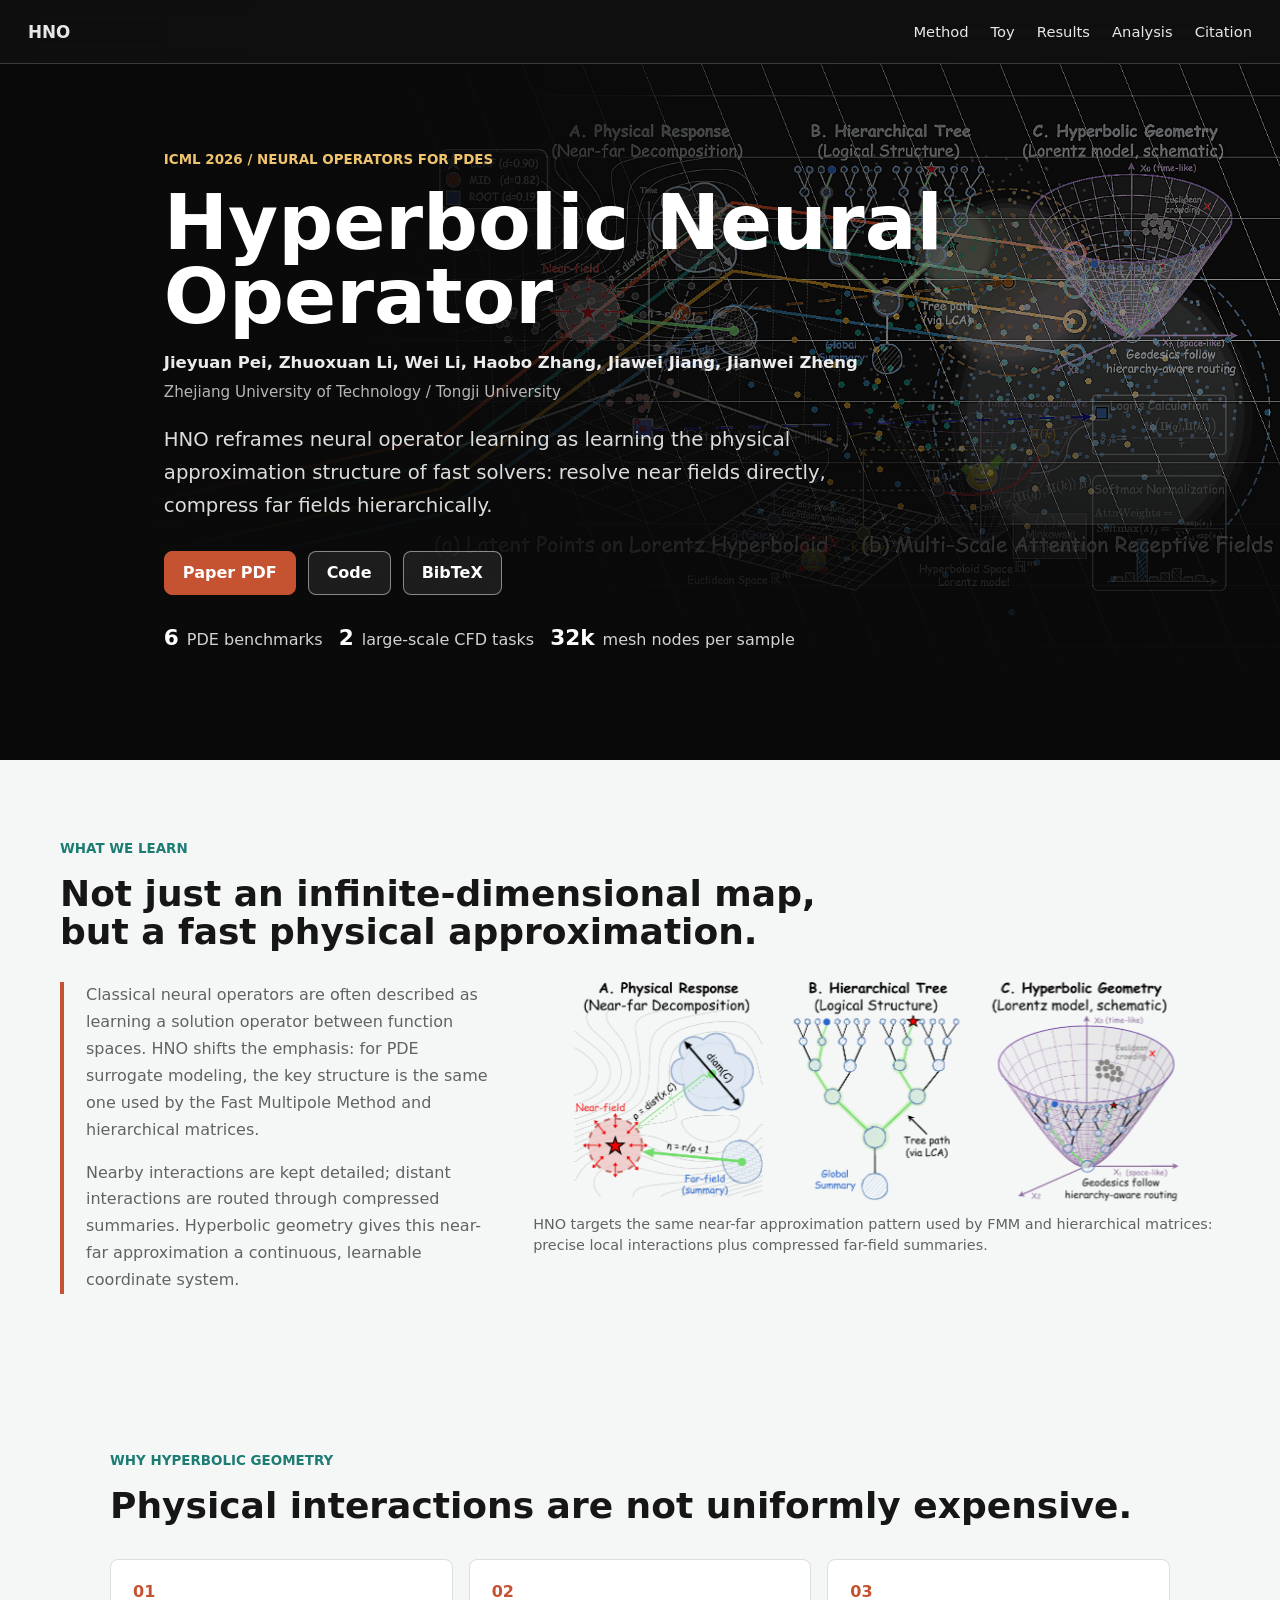
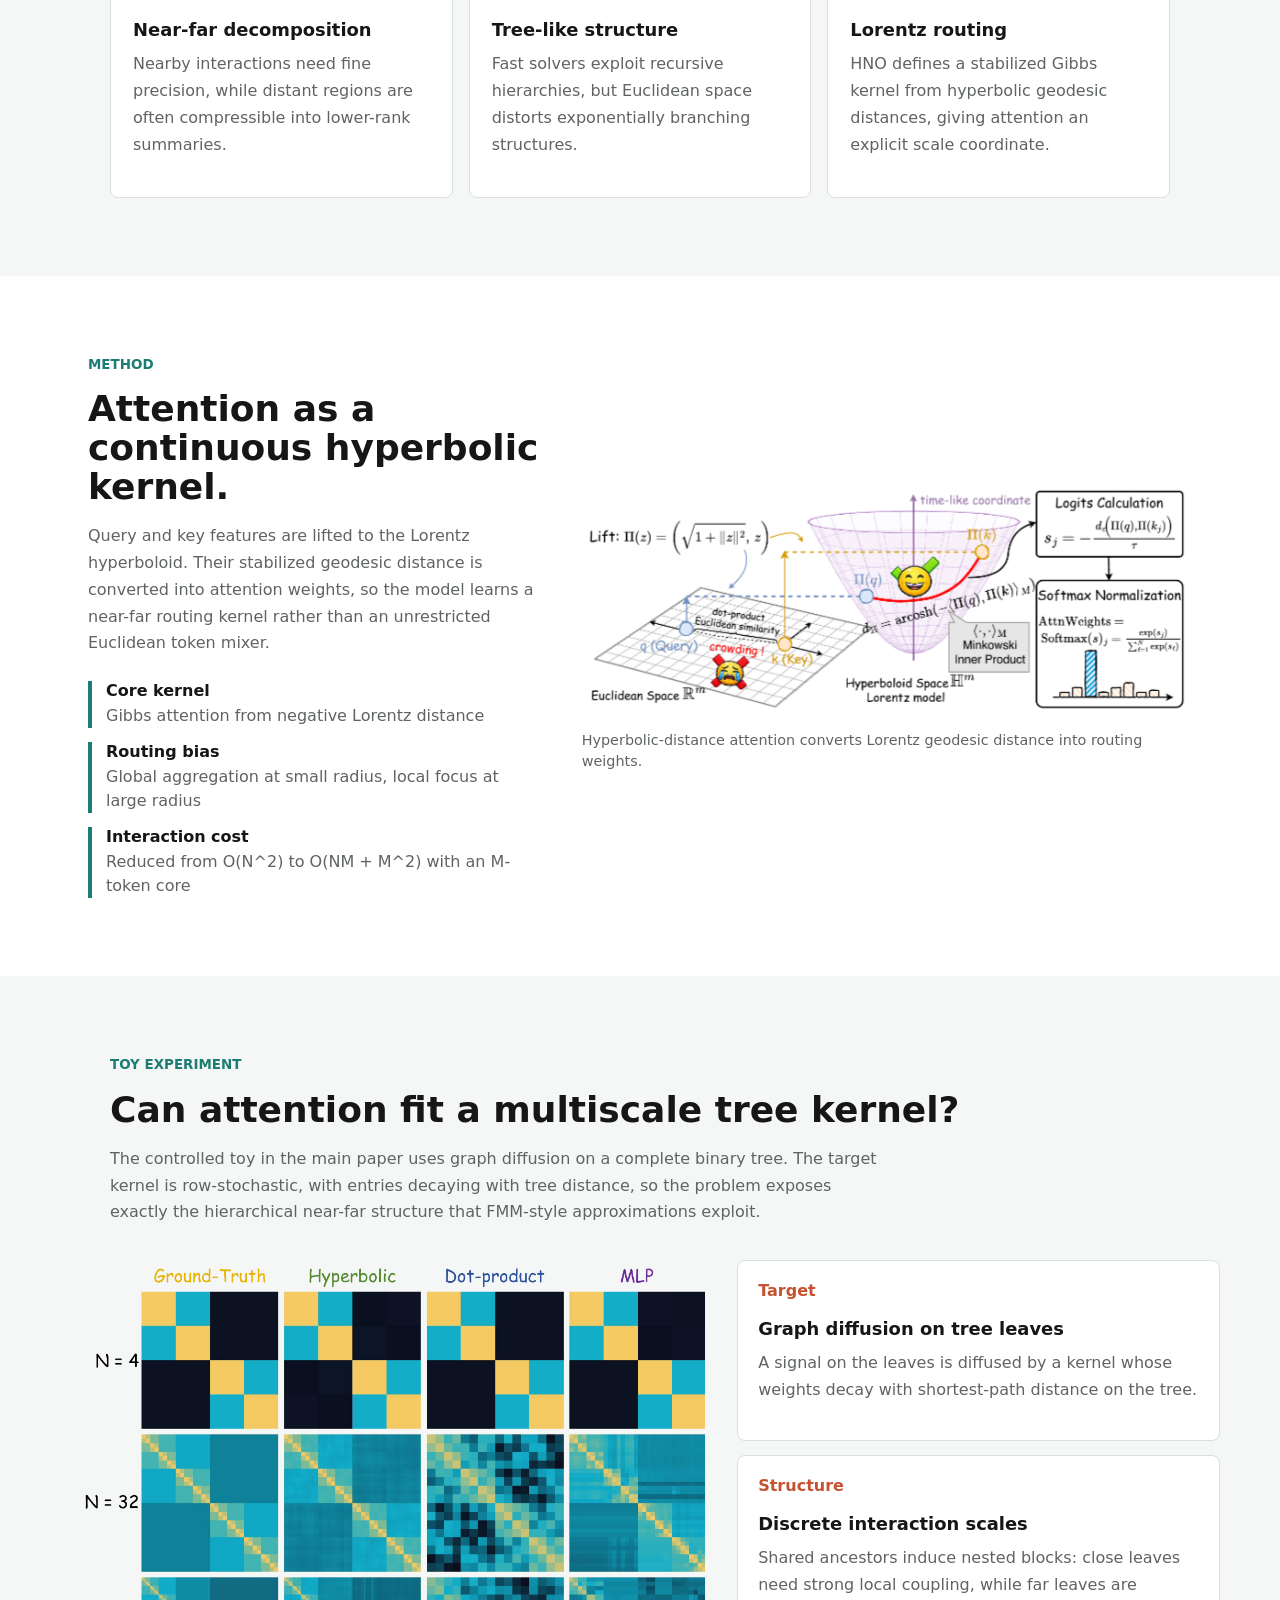
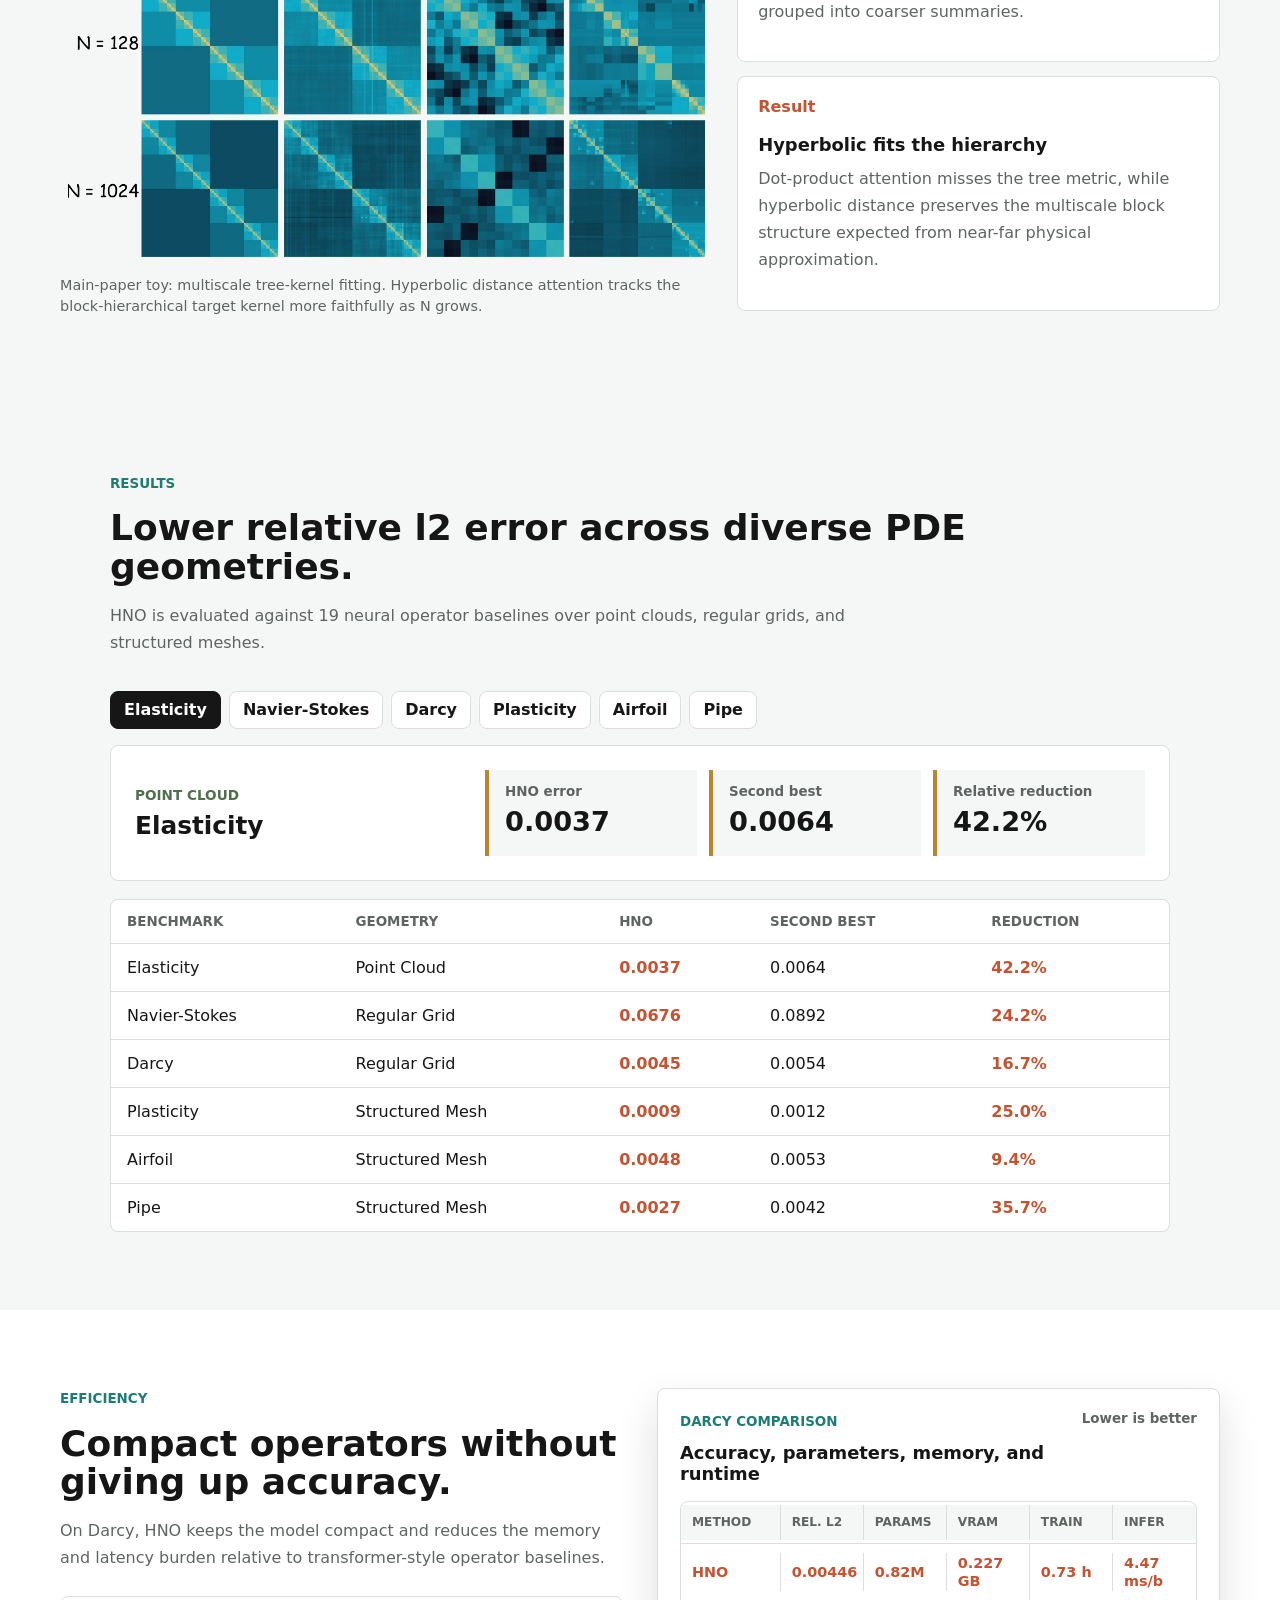
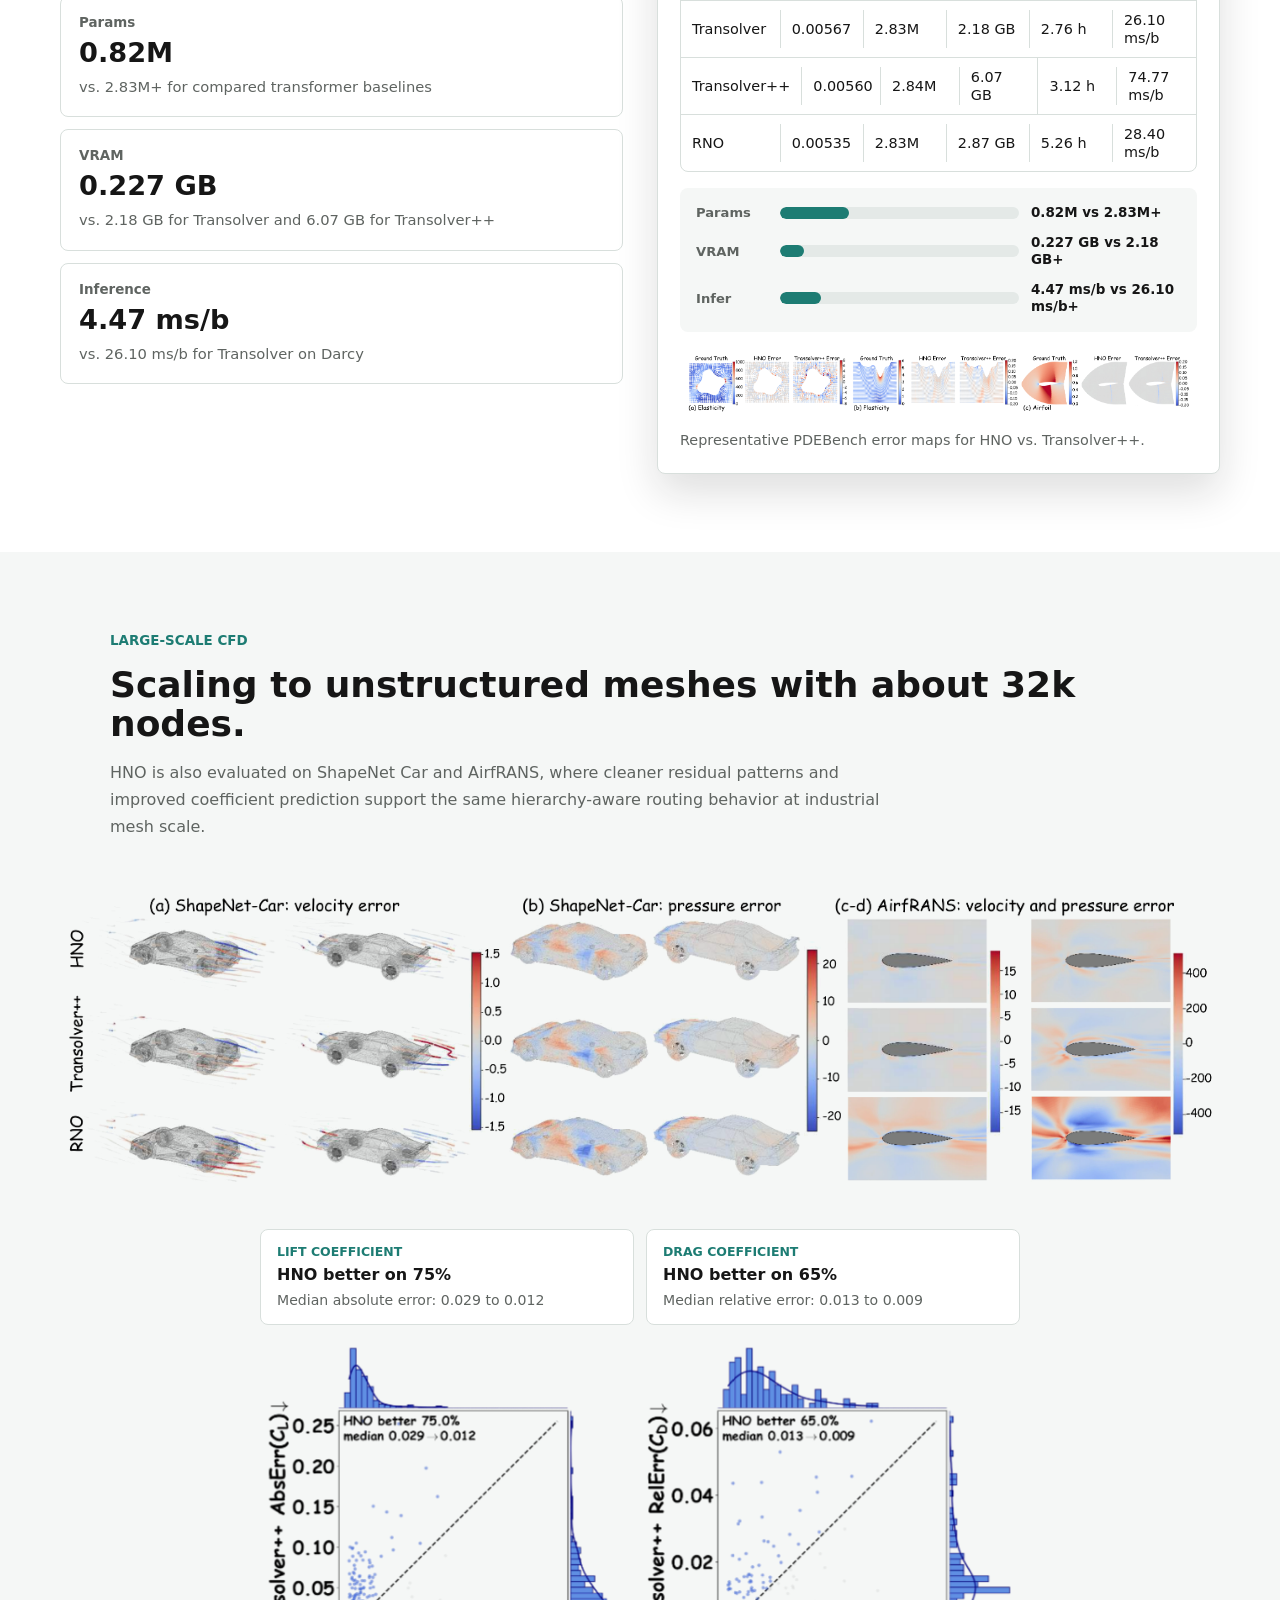
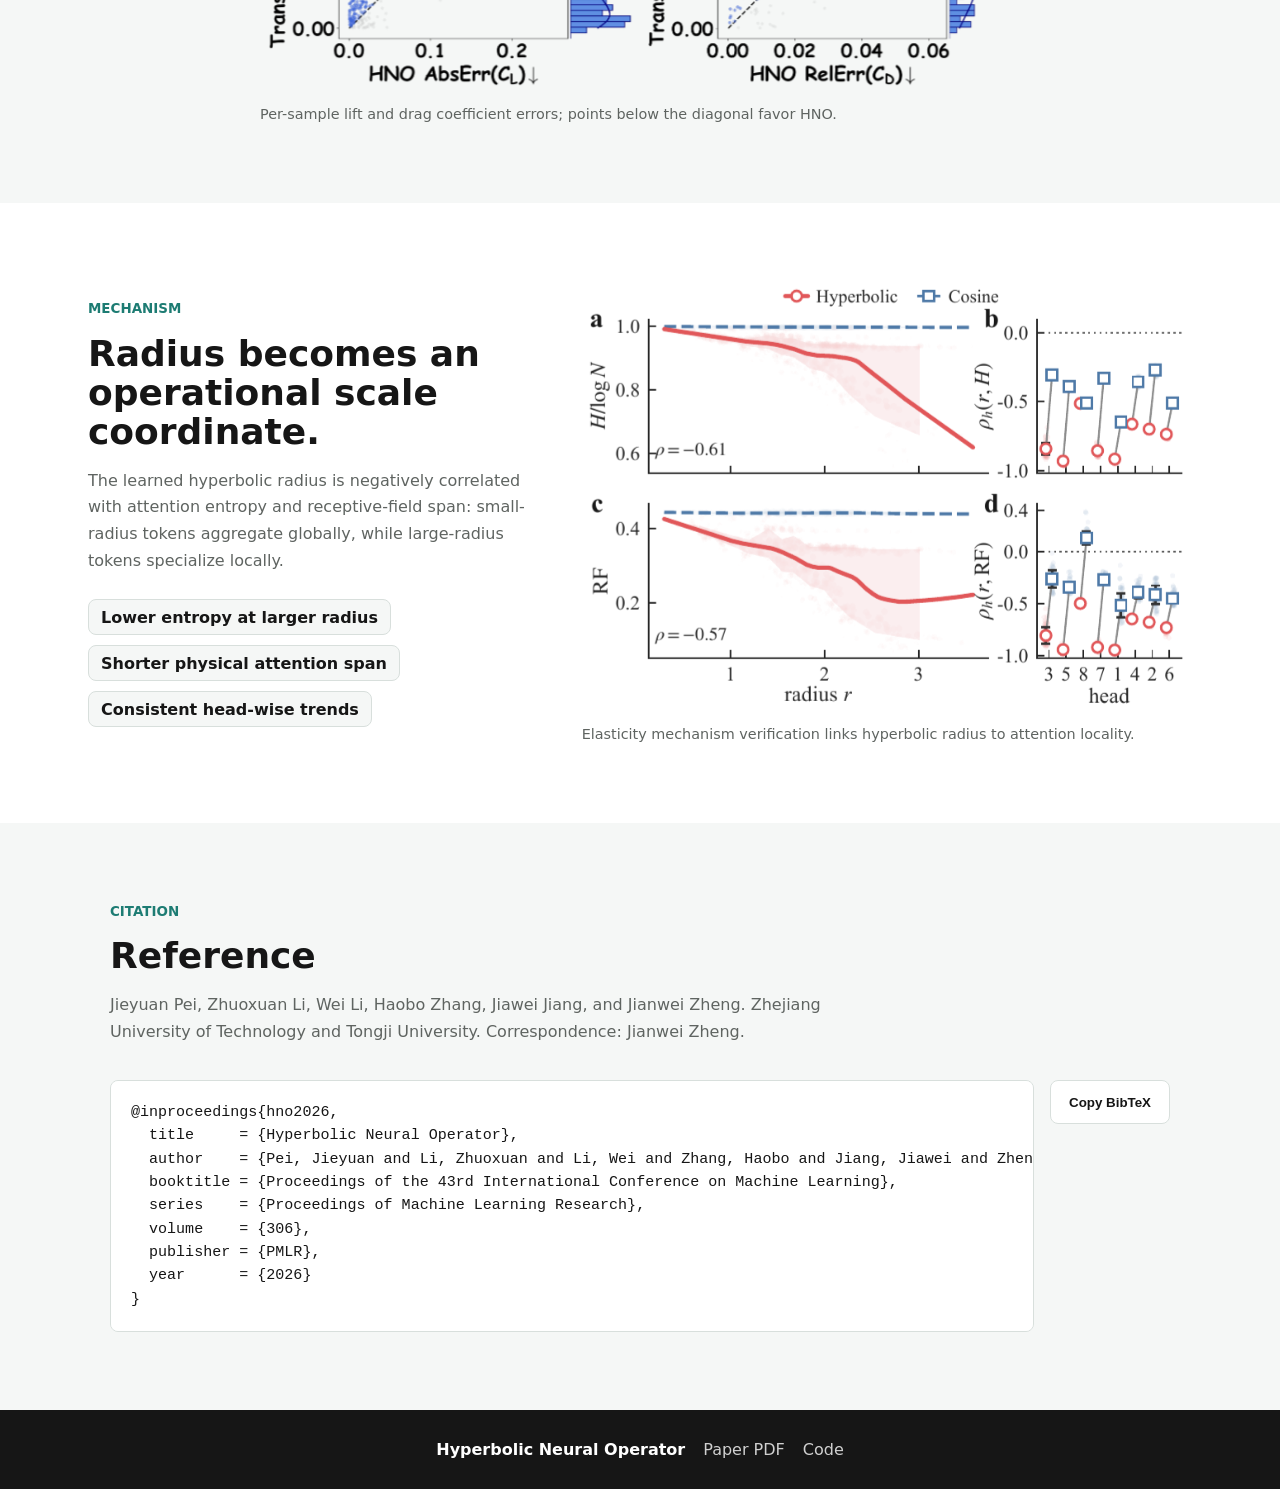
==== docs/index.html @ 9b7ac199 "Release HNO code and project page" ====
<!doctype html>
<html lang="en">
  <head>
    <meta charset="utf-8">
    <meta name="viewport" content="width=device-width, initial-scale=1">
    <title>Hyperbolic Neural Operator | ICML 2026</title>
    <meta name="description" content="Project page for Hyperbolic Neural Operator, a hierarchy-aware neural operator for PDE surrogate modeling.">
    <meta name="author" content="Jieyuan Pei, Zhuoxuan Li, Wei Li, Haobo Zhang, Jiawei Jiang, Jianwei Zheng">
    <meta property="og:title" content="Hyperbolic Neural Operator">
    <meta property="og:description" content="Hyperbolic geometry for scalable near-far routing in neural operators.">
    <meta property="og:image" content="assets/hero-fmm-scene.png">
    <meta name="theme-color" content="#161616">
    <link rel="stylesheet" href="styles.css">
  </head>
  <body>
    <header class="site-nav" aria-label="Primary navigation">
      <a class="brand" href="#top">HNO</a>
      <nav>
        <a href="#method">Method</a>
        <a href="#toy">Toy</a>
        <a href="#results">Results</a>
        <a href="#analysis">Analysis</a>
        <a href="#citation">Citation</a>
      </nav>
    </header>

    <main>
      <section class="hero" id="top" aria-label="Hyperbolic Neural Operator">
        <div class="hero-copy">
          <p class="eyebrow">ICML 2026 / Neural Operators for PDEs</p>
          <h1>Hyperbolic Neural Operator</h1>
          <p class="hero-authors">
            Jieyuan Pei, Zhuoxuan Li, Wei Li, Haobo Zhang, Jiawei Jiang, Jianwei Zheng
          </p>
          <p class="hero-affiliations">
            Zhejiang University of Technology / Tongji University
          </p>
          <p class="hero-lede">
            HNO reframes neural operator learning as learning the physical
            approximation structure of fast solvers: resolve near fields
            directly, compress far fields hierarchically.
          </p>
          <div class="hero-actions" aria-label="Project links">
            <a class="button primary" href="assets/paper.pdf">Paper PDF</a>
            <a class="button secondary" href="https://github.com/GuobaPei/Hyperbolic-Neural-Operator">Code</a>
            <a class="button secondary" href="#citation">BibTeX</a>
          </div>
          <div class="hero-stats" aria-label="Key paper statistics">
            <span><strong>6</strong> PDE benchmarks</span>
            <span><strong>2</strong> large-scale CFD tasks</span>
            <span><strong>32k</strong> mesh nodes per sample</span>
          </div>
        </div>
      </section>

      <section class="reframe band">
        <div class="reframe-shell">
          <div class="reframe-head">
            <p class="eyebrow dark">What We Learn</p>
            <h2>Not just an infinite-dimensional map, but a fast physical approximation.</h2>
          </div>
          <div class="reframe-layout">
            <div class="reframe-copy">
              <p>
                Classical neural operators are often described as learning a
                solution operator between function spaces. HNO shifts the emphasis:
                for PDE surrogate modeling, the key structure is the same one used
                by the Fast Multipole Method and hierarchical matrices.
              </p>
              <p>
                Nearby interactions are kept detailed; distant interactions are
                routed through compressed summaries. Hyperbolic geometry gives this
                near-far approximation a continuous, learnable coordinate system.
              </p>
            </div>
            <figure class="image-frame motivation-frame">
              <img src="assets/motivation-transparent.png" alt="Near-field, far-field, hierarchical tree, and hyperbolic geometry motivation">
              <figcaption>HNO targets the same near-far approximation pattern used by FMM and hierarchical matrices: precise local interactions plus compressed far-field summaries.</figcaption>
            </figure>
          </div>
        </div>
      </section>

      <section class="intro band">
        <div class="section-head">
          <p class="eyebrow dark">Why Hyperbolic Geometry</p>
          <h2>Physical interactions are not uniformly expensive.</h2>
        </div>
        <div class="intro-grid">
          <article class="claim-card">
            <span class="claim-index">01</span>
            <h3>Near-far decomposition</h3>
            <p>
              Nearby interactions need fine precision, while distant regions are
              often compressible into lower-rank summaries.
            </p>
          </article>
          <article class="claim-card">
            <span class="claim-index">02</span>
            <h3>Tree-like structure</h3>
            <p>
              Fast solvers exploit recursive hierarchies, but Euclidean space
              distorts exponentially branching structures.
            </p>
          </article>
          <article class="claim-card">
            <span class="claim-index">03</span>
            <h3>Lorentz routing</h3>
            <p>
              HNO defines a stabilized Gibbs kernel from hyperbolic geodesic
              distances, giving attention an explicit scale coordinate.
            </p>
          </article>
        </div>
      </section>

      <section class="method visual-band" id="method">
        <div class="copy-block">
          <p class="eyebrow dark">Method</p>
          <h2>Attention as a continuous hyperbolic kernel.</h2>
          <p>
            Query and key features are lifted to the Lorentz hyperboloid. Their
            stabilized geodesic distance is converted into attention weights, so
            the model learns a near-far routing kernel rather than an unrestricted
            Euclidean token mixer.
          </p>
          <dl class="fact-list">
            <div>
              <dt>Core kernel</dt>
              <dd>Gibbs attention from negative Lorentz distance</dd>
            </div>
            <div>
              <dt>Routing bias</dt>
              <dd>Global aggregation at small radius, local focus at large radius</dd>
            </div>
            <div>
              <dt>Interaction cost</dt>
              <dd>Reduced from O(N^2) to O(NM + M^2) with an M-token core</dd>
            </div>
          </dl>
        </div>
        <figure class="image-frame wide">
          <img src="assets/hyperbolic-attention-transparent.png" alt="Hyperbolic-distance attention block in the Lorentz model">
          <figcaption>Hyperbolic-distance attention converts Lorentz geodesic distance into routing weights.</figcaption>
        </figure>
      </section>

      <section class="toy band" id="toy">
        <div class="section-head">
          <p class="eyebrow dark">Toy Experiment</p>
          <h2>Can attention fit a multiscale tree kernel?</h2>
          <p>
            The controlled toy in the main paper uses graph diffusion on a
            complete binary tree. The target kernel is row-stochastic, with
            entries decaying with tree distance, so the problem exposes exactly
            the hierarchical near-far structure that FMM-style approximations
            exploit.
          </p>
        </div>
        <div class="toy-grid">
          <figure class="image-frame toy-frame">
            <img src="assets/toy-tree-fitting-transparent.png" alt="Toy multiscale tree-kernel fitting comparing ground truth, hyperbolic, dot-product, and MLP attention">
            <figcaption>Main-paper toy: multiscale tree-kernel fitting. Hyperbolic distance attention tracks the block-hierarchical target kernel more faithfully as N grows.</figcaption>
          </figure>
          <div class="toy-copy">
            <article>
              <span class="claim-index">Target</span>
              <h3>Graph diffusion on tree leaves</h3>
              <p>
                A signal on the leaves is diffused by a kernel whose weights
                decay with shortest-path distance on the tree.
              </p>
            </article>
            <article>
              <span class="claim-index">Structure</span>
              <h3>Discrete interaction scales</h3>
              <p>
                Shared ancestors induce nested blocks: close leaves need strong
                local coupling, while far leaves are grouped into coarser
                summaries.
              </p>
            </article>
            <article>
              <span class="claim-index">Result</span>
              <h3>Hyperbolic fits the hierarchy</h3>
              <p>
                Dot-product attention misses the tree metric, while hyperbolic
                distance preserves the multiscale block structure expected from
                near-far physical approximation.
              </p>
            </article>
          </div>
        </div>
      </section>

      <section class="results band" id="results">
        <div class="section-head">
          <p class="eyebrow dark">Results</p>
          <h2>Lower relative l2 error across diverse PDE geometries.</h2>
          <p>
            HNO is evaluated against 19 neural operator baselines over point
            clouds, regular grids, and structured meshes.
          </p>
        </div>

        <div class="result-shell">
          <div class="benchmark-picker" role="tablist" aria-label="Benchmark selector">
            <button class="active" type="button" role="tab" aria-selected="true" data-key="elasticity">Elasticity</button>
            <button type="button" role="tab" aria-selected="false" data-key="navier">Navier-Stokes</button>
            <button type="button" role="tab" aria-selected="false" data-key="darcy">Darcy</button>
            <button type="button" role="tab" aria-selected="false" data-key="plasticity">Plasticity</button>
            <button type="button" role="tab" aria-selected="false" data-key="airfoil">Airfoil</button>
            <button type="button" role="tab" aria-selected="false" data-key="pipe">Pipe</button>
          </div>

          <div class="selected-result" aria-live="polite">
            <div>
              <span class="result-label" id="result-geometry">Point Cloud</span>
              <h3 id="result-name">Elasticity</h3>
            </div>
            <div class="metric-row">
              <div>
                <span>HNO error</span>
                <strong id="result-hno">0.0037</strong>
              </div>
              <div>
                <span>Second best</span>
                <strong id="result-second">0.0064</strong>
              </div>
              <div>
                <span>Relative reduction</span>
                <strong id="result-gain">42.2%</strong>
              </div>
            </div>
          </div>

          <div class="table-wrap" aria-label="Main benchmark results">
            <table>
              <thead>
                <tr>
                  <th>Benchmark</th>
                  <th>Geometry</th>
                  <th>HNO</th>
                  <th>Second best</th>
                  <th>Reduction</th>
                </tr>
              </thead>
              <tbody>
                <tr><td>Elasticity</td><td>Point Cloud</td><td>0.0037</td><td>0.0064</td><td>42.2%</td></tr>
                <tr><td>Navier-Stokes</td><td>Regular Grid</td><td>0.0676</td><td>0.0892</td><td>24.2%</td></tr>
                <tr><td>Darcy</td><td>Regular Grid</td><td>0.0045</td><td>0.0054</td><td>16.7%</td></tr>
                <tr><td>Plasticity</td><td>Structured Mesh</td><td>0.0009</td><td>0.0012</td><td>25.0%</td></tr>
                <tr><td>Airfoil</td><td>Structured Mesh</td><td>0.0048</td><td>0.0053</td><td>9.4%</td></tr>
                <tr><td>Pipe</td><td>Structured Mesh</td><td>0.0027</td><td>0.0042</td><td>35.7%</td></tr>
              </tbody>
            </table>
          </div>
        </div>
      </section>

      <section class="efficiency band">
        <div class="efficiency-layout">
        <div class="copy-block">
          <p class="eyebrow dark">Efficiency</p>
          <h2>Compact operators without giving up accuracy.</h2>
          <p>
            On Darcy, HNO keeps the model compact and reduces the memory and
            latency burden relative to transformer-style operator baselines.
          </p>
          <div class="efficiency-grid">
            <article>
              <span>Params</span>
              <strong>0.82M</strong>
              <p>vs. 2.83M+ for compared transformer baselines</p>
            </article>
            <article>
              <span>VRAM</span>
              <strong>0.227 GB</strong>
              <p>vs. 2.18 GB for Transolver and 6.07 GB for Transolver++</p>
            </article>
            <article>
              <span>Inference</span>
              <strong>4.47 ms/b</strong>
              <p>vs. 26.10 ms/b for Transolver on Darcy</p>
            </article>
          </div>
        </div>
        <div class="efficiency-panel" aria-label="Darcy efficiency comparison">
          <div class="panel-head">
            <div>
              <p class="eyebrow dark">Darcy Comparison</p>
              <h3>Accuracy, parameters, memory, and runtime</h3>
            </div>
            <span>Lower is better</span>
          </div>
          <div class="mini-table">
            <div class="mini-row header">
              <span>Method</span><span>Rel. l2</span><span>Params</span><span>VRAM</span><span>Train</span><span>Infer</span>
            </div>
            <div class="mini-row best">
              <span>HNO</span><span>0.00446</span><span>0.82M</span><span>0.227 GB</span><span>0.73 h</span><span>4.47 ms/b</span>
            </div>
            <div class="mini-row">
              <span>Transolver</span><span>0.00567</span><span>2.83M</span><span>2.18 GB</span><span>2.76 h</span><span>26.10 ms/b</span>
            </div>
            <div class="mini-row">
              <span>Transolver++</span><span>0.00560</span><span>2.84M</span><span>6.07 GB</span><span>3.12 h</span><span>74.77 ms/b</span>
            </div>
            <div class="mini-row">
              <span>RNO</span><span>0.00535</span><span>2.83M</span><span>2.87 GB</span><span>5.26 h</span><span>28.40 ms/b</span>
            </div>
          </div>
          <div class="bar-board" aria-label="Relative efficiency bars">
            <div class="bar-line"><span>Params</span><i style="--w:29%"></i><strong>0.82M vs 2.83M+</strong></div>
            <div class="bar-line"><span>VRAM</span><i style="--w:10%"></i><strong>0.227 GB vs 2.18 GB+</strong></div>
            <div class="bar-line"><span>Infer</span><i style="--w:17%"></i><strong>4.47 ms/b vs 26.10 ms/b+</strong></div>
          </div>
          <figure class="image-frame strip compact-strip">
            <img src="assets/pdebench-errors-transparent.png" alt="Qualitative PDEBench error maps for HNO and Transolver++">
            <figcaption>Representative PDEBench error maps for HNO vs. Transolver++.</figcaption>
          </figure>
        </div>
        </div>
      </section>

      <section class="large-scale band" id="large-scale">
        <div class="section-head">
          <p class="eyebrow dark">Large-Scale CFD</p>
          <h2>Scaling to unstructured meshes with about 32k nodes.</h2>
          <p>
            HNO is also evaluated on ShapeNet Car and AirfRANS, where cleaner
            residual patterns and improved coefficient prediction support the
            same hierarchy-aware routing behavior at industrial mesh scale.
          </p>
        </div>
        <div class="media-grid">
          <figure class="image-frame">
            <img src="assets/cfd-errors-transparent.png" alt="Prediction error maps on ShapeNet Car and AirfRANS">
            <figcaption>Velocity and surface-pressure error maps for large-scale CFD tasks.</figcaption>
          </figure>
          <figure class="image-frame scatter-frame">
            <div class="coefficient-summary" aria-label="Coefficient error summary">
              <div>
                <span>Lift coefficient</span>
                <strong>HNO better on 75%</strong>
                <p>Median absolute error: 0.029 to 0.012</p>
              </div>
              <div>
                <span>Drag coefficient</span>
                <strong>HNO better on 65%</strong>
                <p>Median relative error: 0.013 to 0.009</p>
              </div>
            </div>
            <img src="assets/joint-scatter-transparent.png" alt="Per-sample coefficient errors for ShapeNet Car and AirfRANS">
            <figcaption>Per-sample lift and drag coefficient errors; points below the diagonal favor HNO.</figcaption>
          </figure>
        </div>
      </section>

      <section class="analysis visual-band" id="analysis">
        <div class="copy-block">
          <p class="eyebrow dark">Mechanism</p>
          <h2>Radius becomes an operational scale coordinate.</h2>
          <p>
            The learned hyperbolic radius is negatively correlated with attention
            entropy and receptive-field span: small-radius tokens aggregate
            globally, while large-radius tokens specialize locally.
          </p>
          <div class="mechanism-points">
            <span>Lower entropy at larger radius</span>
            <span>Shorter physical attention span</span>
            <span>Consistent head-wise trends</span>
          </div>
        </div>
        <figure class="image-frame wide">
          <img src="assets/mechanism-transparent.png" alt="Mechanism verification showing radius, attention entropy, and receptive field">
          <figcaption>Elasticity mechanism verification links hyperbolic radius to attention locality.</figcaption>
        </figure>
      </section>

      <section class="citation band" id="citation">
        <div class="section-head">
          <p class="eyebrow dark">Citation</p>
          <h2>Reference</h2>
          <p>
            Jieyuan Pei, Zhuoxuan Li, Wei Li, Haobo Zhang, Jiawei Jiang, and Jianwei Zheng.
            Zhejiang University of Technology and Tongji University.
            Correspondence: Jianwei Zheng.
          </p>
        </div>
        <div class="citation-box">
          <pre id="bibtex">@inproceedings{hno2026,
  title     = {Hyperbolic Neural Operator},
  author    = {Pei, Jieyuan and Li, Zhuoxuan and Li, Wei and Zhang, Haobo and Jiang, Jiawei and Zheng, Jianwei},
  booktitle = {Proceedings of the 43rd International Conference on Machine Learning},
  series    = {Proceedings of Machine Learning Research},
  volume    = {306},
  publisher = {PMLR},
  year      = {2026}
}</pre>
          <button class="button secondary" type="button" id="copy-bib">Copy BibTeX</button>
        </div>
      </section>
    </main>

    <footer class="site-footer">
      <span>Hyperbolic Neural Operator</span>
      <a href="assets/paper.pdf">Paper PDF</a>
      <a href="https://github.com/GuobaPei/Hyperbolic-Neural-Operator">Code</a>
    </footer>

    <script src="script.js"></script>
  </body>
</html>
---- docs/styles.css ----
:root {
  --ink: #161616;
  --muted: #5f6461;
  --paper: #ffffff;
  --surface: #f5f7f6;
  --line: #d8dfdc;
  --teal: #1d7c73;
  --coral: #c55231;
  --gold: #b8872c;
  --forest: #4f704c;
  --blue: #356b8c;
  --shadow: 0 18px 42px rgba(22, 22, 22, 0.14);
}

* {
  box-sizing: border-box;
}

html {
  scroll-behavior: smooth;
}

body {
  margin: 0;
  background: var(--paper);
  color: var(--ink);
  font-family: Inter, ui-sans-serif, system-ui, -apple-system, BlinkMacSystemFont, "Segoe UI", sans-serif;
  letter-spacing: 0;
  overflow-x: hidden;
}

img {
  display: block;
  max-width: 100%;
}

a {
  color: inherit;
  text-decoration: none;
}

.site-nav {
  position: fixed;
  top: 0;
  left: 0;
  right: 0;
  z-index: 20;
  display: flex;
  align-items: center;
  justify-content: space-between;
  min-height: 64px;
  padding: 0 28px;
  color: #ffffff;
  background: rgba(18, 18, 18, 0.68);
  backdrop-filter: blur(16px);
  border-bottom: 1px solid rgba(255, 255, 255, 0.18);
}

.brand {
  font-weight: 800;
  font-size: 1.05rem;
}

.site-nav nav {
  display: flex;
  gap: 22px;
  align-items: center;
  font-size: 0.92rem;
}

.site-nav a {
  opacity: 0.9;
}

.site-nav a:hover {
  opacity: 1;
}

.hero {
  position: relative;
  min-height: 760px;
  display: flex;
  align-items: center;
  padding: 116px 28px 72px clamp(28px, 12.8vw, 260px);
  color: #ffffff;
  overflow: hidden;
  background: #111111;
}

.hero::before {
  content: "";
  position: absolute;
  inset: 64px 0 0;
  background-image: url("assets/hero-fmm-scene.png");
  background-size: cover;
  background-repeat: no-repeat;
  background-position: 64% 50%;
  filter: saturate(1.08) contrast(1.06);
  opacity: 0.88;
}

.hero::after {
  content: "";
  position: absolute;
  inset: 0;
  background:
    linear-gradient(90deg, rgba(10, 10, 10, 0.96) 0%, rgba(10, 10, 10, 0.76) 30%, rgba(10, 10, 10, 0.34) 68%, rgba(10, 10, 10, 0.18) 100%),
    linear-gradient(180deg, rgba(10, 10, 10, 0.45) 0%, rgba(10, 10, 10, 0.12) 42%, rgba(10, 10, 10, 0.78) 100%);
  pointer-events: none;
}

.hero-copy {
  position: relative;
  z-index: 1;
  width: min(100%, 990px);
  min-width: 0;
  margin: 0;
}

.hero-copy p {
  overflow-wrap: break-word;
}

.eyebrow {
  margin: 0 0 14px;
  color: #f0c46e;
  font-size: 0.84rem;
  font-weight: 800;
  text-transform: uppercase;
}

.eyebrow.dark {
  color: var(--teal);
}

h1,
h2,
h3,
p {
  margin-top: 0;
  overflow-wrap: break-word;
}

h1 {
  max-width: 820px;
  margin-bottom: 18px;
  font-size: 4.8rem;
  line-height: 0.96;
  letter-spacing: 0;
}

h2 {
  font-size: 2.25rem;
  line-height: 1.08;
  margin-bottom: 16px;
  letter-spacing: 0;
}

h3 {
  font-size: 1.12rem;
  line-height: 1.22;
  margin-bottom: 10px;
  letter-spacing: 0;
}

p {
  color: var(--muted);
  line-height: 1.68;
}

.hero-lede {
  max-width: 760px;
  margin-bottom: 28px;
  color: rgba(255, 255, 255, 0.86);
  font-size: 1.23rem;
}

.hero-authors {
  max-width: 880px;
  margin-bottom: 6px;
  color: rgba(255, 255, 255, 0.92);
  font-size: 1.03rem;
  font-weight: 740;
  line-height: 1.45;
}

.hero-affiliations {
  max-width: 760px;
  margin-bottom: 20px;
  color: rgba(255, 255, 255, 0.7);
  font-size: 0.95rem;
  line-height: 1.45;
}

.hero-actions {
  display: flex;
  flex-wrap: wrap;
  gap: 12px;
  margin-bottom: 30px;
}

.button {
  display: inline-flex;
  align-items: center;
  justify-content: center;
  min-height: 44px;
  padding: 0 18px;
  border-radius: 8px;
  border: 1px solid currentColor;
  font-weight: 760;
  white-space: nowrap;
  transition: transform 160ms ease, background 160ms ease, color 160ms ease, border-color 160ms ease;
}

.button:hover {
  transform: translateY(-1px);
}

.button.primary {
  color: #ffffff;
  background: var(--coral);
  border-color: var(--coral);
}

.button.secondary {
  color: inherit;
  background: rgba(255, 255, 255, 0.08);
  border-color: rgba(255, 255, 255, 0.48);
}

.citation .button.secondary {
  color: var(--ink);
  background: #ffffff;
  border-color: var(--line);
}

.hero-stats {
  display: flex;
  flex-wrap: wrap;
  gap: 16px;
  color: rgba(255, 255, 255, 0.82);
}

.hero-stats span {
  display: inline-flex;
  align-items: baseline;
  gap: 8px;
  min-height: 30px;
}

.hero-stats strong {
  color: #ffffff;
  font-size: 1.35rem;
}

.band,
.visual-band {
  padding: 78px 28px;
}

.band {
  background: var(--paper);
}

.reframe,
.intro,
.results,
.toy,
.large-scale,
.citation {
  background: var(--surface);
}

.section-head {
  width: min(100%, 1060px);
  margin: 0 auto 34px;
}

.section-head p {
  max-width: 780px;
}

.reframe-shell {
  width: min(100%, 1160px);
  margin: 0 auto;
}

.reframe-head {
  max-width: 760px;
  margin-bottom: 30px;
}

.reframe-layout {
  display: grid;
  grid-template-columns: minmax(360px, 0.78fr) minmax(480px, 1.22fr);
  gap: 34px;
  align-items: start;
}

.reframe-text {
  min-width: 0;
}

.reframe-copy {
  border-left: 4px solid var(--coral);
  padding-left: 22px;
}

.reframe-copy p:last-child {
  margin-bottom: 0;
}

.motivation-frame {
  width: 100%;
  margin: 0;
}

.motivation-frame img {
  aspect-ratio: 3.1;
  object-fit: contain;
}

.intro-grid {
  width: min(100%, 1060px);
  margin: 0 auto;
  display: grid;
  grid-template-columns: repeat(3, minmax(0, 1fr));
  gap: 16px;
}

.claim-card,
.efficiency-grid article {
  border: 1px solid var(--line);
  border-radius: 8px;
  background: #ffffff;
  padding: 22px;
}

.claim-index {
  display: inline-block;
  margin-bottom: 18px;
  color: var(--coral);
  font-weight: 800;
}

.visual-band {
  display: grid;
  grid-template-columns: minmax(280px, 0.74fr) minmax(340px, 1fr);
  gap: 42px;
  align-items: center;
  width: min(100%, 1160px);
  margin: 0 auto;
  background: var(--paper);
}

.copy-block {
  min-width: 0;
}

.fact-list {
  display: grid;
  gap: 14px;
  margin: 24px 0 0;
}

.fact-list div {
  border-left: 4px solid var(--teal);
  padding-left: 14px;
}

.fact-list dt {
  font-weight: 820;
  margin-bottom: 4px;
}

.fact-list dd {
  margin: 0;
  color: var(--muted);
  line-height: 1.5;
}

.image-frame {
  margin: 0;
  border: 0;
  border-radius: 0;
  overflow: hidden;
  background: transparent;
  box-shadow: none;
  padding: 0;
}

.image-frame img {
  width: 100%;
  height: 100%;
  object-fit: contain;
  border-radius: 0;
  background: transparent;
  mix-blend-mode: multiply;
}

.image-frame.wide {
  min-height: 280px;
}

.image-frame.tall {
  min-height: 430px;
}

.image-frame.strip img {
  height: auto;
  object-fit: contain;
}

.image-frame figcaption {
  margin: 10px 0 0;
  padding: 0;
  color: var(--muted);
  font-size: 0.9rem;
  line-height: 1.45;
  border-top: 0;
  background: transparent;
}

.method .image-frame,
.analysis .image-frame,
.large-scale .image-frame,
.toy-frame,
.compact-strip {
  background: transparent;
}

.method .image-frame img,
.analysis .image-frame img,
.large-scale .image-frame img,
.toy-frame img,
.compact-strip img {
  padding: 8px;
}

.result-shell {
  width: min(100%, 1060px);
  margin: 0 auto;
}

.benchmark-picker {
  display: flex;
  gap: 8px;
  flex-wrap: wrap;
  margin-bottom: 16px;
}

.benchmark-picker button {
  min-height: 38px;
  padding: 0 13px;
  border: 1px solid var(--line);
  border-radius: 8px;
  background: #ffffff;
  color: var(--ink);
  font: inherit;
  font-weight: 720;
  cursor: pointer;
}

.benchmark-picker button.active {
  background: var(--ink);
  color: #ffffff;
  border-color: var(--ink);
}

.selected-result {
  display: grid;
  grid-template-columns: minmax(200px, 0.5fr) minmax(360px, 1fr);
  gap: 20px;
  align-items: center;
  padding: 24px;
  margin-bottom: 18px;
  background: #ffffff;
  border: 1px solid var(--line);
  border-radius: 8px;
}

.result-label {
  display: inline-block;
  margin-bottom: 8px;
  color: var(--forest);
  font-weight: 800;
  font-size: 0.85rem;
  text-transform: uppercase;
}

.selected-result h3 {
  margin: 0;
  font-size: 1.55rem;
}

.metric-row {
  display: grid;
  grid-template-columns: repeat(3, minmax(0, 1fr));
  gap: 12px;
}

.metric-row div {
  min-height: 86px;
  border-left: 4px solid var(--gold);
  background: var(--surface);
  padding: 14px 16px;
}

.metric-row span,
.efficiency-grid span {
  display: block;
  color: var(--muted);
  font-size: 0.84rem;
  font-weight: 760;
}

.metric-row strong,
.efficiency-grid strong {
  display: block;
  margin-top: 7px;
  font-size: 1.7rem;
}

.table-wrap {
  overflow-x: auto;
  background: #ffffff;
  border: 1px solid var(--line);
  border-radius: 8px;
}

table {
  width: 100%;
  min-width: 690px;
  border-collapse: collapse;
}

th,
td {
  padding: 14px 16px;
  text-align: left;
  border-bottom: 1px solid var(--line);
  white-space: nowrap;
}

th {
  color: var(--muted);
  font-size: 0.84rem;
  text-transform: uppercase;
}

tbody tr:last-child td {
  border-bottom: 0;
}

tbody td:nth-child(3),
tbody td:nth-child(5) {
  color: var(--coral);
  font-weight: 820;
}

.efficiency-grid {
  display: grid;
  grid-template-columns: 1fr;
  gap: 12px;
  margin-top: 24px;
}

.efficiency-grid article {
  padding: 18px;
}

.efficiency-grid p {
  margin: 8px 0 0;
  font-size: 0.92rem;
  line-height: 1.52;
}

.efficiency-layout {
  width: min(100%, 1160px);
  margin: 0 auto;
  display: grid;
  grid-template-columns: repeat(2, minmax(0, 1fr));
  gap: 34px;
  align-items: start;
  min-width: 0;
}

.efficiency-panel {
  border: 1px solid var(--line);
  border-radius: 8px;
  background: #ffffff;
  box-shadow: var(--shadow);
  padding: 22px;
  min-width: 0;
}

.panel-head {
  display: flex;
  justify-content: space-between;
  gap: 20px;
  align-items: start;
  margin-bottom: 16px;
}

.panel-head .eyebrow {
  margin-bottom: 8px;
}

.panel-head h3 {
  margin-bottom: 0;
}

.panel-head > span {
  color: var(--muted);
  font-size: 0.84rem;
  font-weight: 760;
  white-space: nowrap;
}

.mini-table {
  width: 100%;
  border: 1px solid var(--line);
  border-radius: 8px;
  overflow: hidden;
  overflow-x: auto;
}

.mini-row {
  display: grid;
  grid-template-columns: 1.2fr repeat(5, minmax(72px, 1fr));
  gap: 0;
  align-items: center;
  min-height: 42px;
  border-bottom: 1px solid var(--line);
}

.mini-row:last-child {
  border-bottom: 0;
}

.mini-row span {
  padding: 10px 11px;
  color: var(--ink);
  font-size: 0.9rem;
  line-height: 1.25;
  border-right: 1px solid var(--line);
}

.mini-row span:last-child {
  border-right: 0;
}

.mini-row.header span {
  color: var(--muted);
  background: var(--surface);
  font-size: 0.76rem;
  font-weight: 820;
  text-transform: uppercase;
}

.mini-row.best span {
  color: var(--coral);
  font-weight: 820;
}

.bar-board {
  display: grid;
  gap: 12px;
  margin-top: 16px;
  padding: 16px;
  border-radius: 8px;
  background: var(--surface);
}

.bar-line {
  display: grid;
  grid-template-columns: 72px 1fr minmax(150px, 0.55fr);
  gap: 12px;
  align-items: center;
}

.bar-line span {
  color: var(--muted);
  font-size: 0.82rem;
  font-weight: 820;
}

.bar-line i {
  position: relative;
  display: block;
  height: 12px;
  border-radius: 999px;
  background: #e4e9e7;
  overflow: hidden;
}

.bar-line i::before {
  content: "";
  position: absolute;
  inset: 0 auto 0 0;
  width: var(--w);
  background: var(--teal);
  border-radius: inherit;
}

.bar-line strong {
  color: var(--ink);
  font-size: 0.84rem;
  line-height: 1.3;
}

.compact-strip {
  margin-top: 16px;
  box-shadow: none;
}

.media-grid {
  width: min(100%, 1160px);
  margin: 0 auto;
  display: grid;
  grid-template-columns: 1fr;
  gap: 22px;
}

.scatter-frame {
  width: min(100%, 760px);
  justify-self: center;
}

.coefficient-summary {
  display: grid;
  grid-template-columns: repeat(2, minmax(0, 1fr));
  gap: 12px;
  margin-bottom: 14px;
}

.coefficient-summary div {
  border: 1px solid var(--line);
  border-radius: 8px;
  background: #ffffff;
  padding: 14px 16px;
}

.coefficient-summary span {
  display: block;
  margin-bottom: 6px;
  color: var(--teal);
  font-size: 0.78rem;
  font-weight: 820;
  text-transform: uppercase;
}

.coefficient-summary strong {
  display: block;
  color: var(--ink);
  font-size: 1rem;
  line-height: 1.25;
}

.coefficient-summary p {
  margin: 6px 0 0;
  color: var(--muted);
  font-size: 0.88rem;
  line-height: 1.35;
}

.scatter-frame img {
  height: auto;
}

.toy-grid {
  width: min(100%, 1160px);
  margin: 0 auto;
  display: grid;
  grid-template-columns: minmax(360px, 1.15fr) minmax(280px, 0.85fr);
  gap: 24px;
  align-items: start;
}

.toy-frame img {
  aspect-ratio: 1.08;
  object-fit: cover;
  object-position: top center;
}

.toy-copy {
  display: grid;
  gap: 14px;
}

.toy-copy article {
  border: 1px solid var(--line);
  border-radius: 8px;
  background: #ffffff;
  padding: 20px;
}

.mechanism-points {
  display: flex;
  flex-wrap: wrap;
  gap: 10px;
  margin-top: 24px;
}

.mechanism-points span {
  display: inline-flex;
  align-items: center;
  min-height: 36px;
  padding: 0 12px;
  border-radius: 8px;
  background: var(--surface);
  border: 1px solid var(--line);
  color: var(--ink);
  font-weight: 720;
}

.citation-box {
  width: min(100%, 1060px);
  margin: 0 auto;
  display: grid;
  grid-template-columns: 1fr auto;
  gap: 16px;
  align-items: start;
}

pre {
  margin: 0;
  padding: 20px;
  overflow-x: auto;
  border: 1px solid var(--line);
  border-radius: 8px;
  background: #ffffff;
  color: var(--ink);
  font-size: 0.94rem;
  line-height: 1.55;
}

.site-footer {
  display: flex;
  flex-wrap: wrap;
  justify-content: center;
  gap: 18px;
  padding: 30px 28px;
  color: #ffffff;
  background: var(--ink);
}

.site-footer span {
  font-weight: 820;
}

.site-footer a {
  color: rgba(255, 255, 255, 0.8);
}

@media (max-width: 860px) {
  .site-nav {
    position: absolute;
    padding: 0 18px;
  }

  .site-nav nav {
    gap: 12px;
    font-size: 0.84rem;
    min-width: 0;
    overflow-x: auto;
    scrollbar-width: none;
  }

  .site-nav nav::-webkit-scrollbar {
    display: none;
  }

  .hero {
    min-height: 760px;
    align-items: flex-end;
    padding: 96px 20px 68px;
  }

  .hero-copy {
    width: 100%;
    max-width: calc(100vw - 40px);
  }

  .hero::before {
    display: block;
    inset: 64px 0 0;
    background-size: auto 100%;
    background-position: 66% 50%;
    opacity: 0.82;
  }

  .hero::after {
    background:
      linear-gradient(90deg, rgba(10, 10, 10, 0.96) 0%, rgba(10, 10, 10, 0.8) 45%, rgba(10, 10, 10, 0.36) 100%),
      linear-gradient(180deg, rgba(10, 10, 10, 0.6) 0%, rgba(10, 10, 10, 0.25) 40%, rgba(10, 10, 10, 0.84) 100%);
  }

  h1 {
    font-size: 3.15rem;
  }

  h2 {
    font-size: 1.8rem;
  }

  .hero-lede {
    max-width: 100%;
    font-size: 1.05rem;
  }

  .hero-authors,
  .hero-affiliations {
    max-width: 100%;
  }

  .intro-grid,
  .reframe-layout,
  .efficiency-layout,
  .visual-band,
  .selected-result,
  .metric-row,
  .toy-grid,
  .citation-box {
    grid-template-columns: 1fr;
  }

  .visual-band {
    padding-left: 20px;
    padding-right: 20px;
  }

  .band {
    padding-left: 20px;
    padding-right: 20px;
  }

  .image-frame.tall {
    min-height: 260px;
  }

  .mini-row {
    grid-template-columns: 1.2fr repeat(5, minmax(84px, 1fr));
    min-width: 680px;
  }

  .mini-row span {
    border-right: 1px solid var(--line);
    border-bottom: 0;
  }

  .mini-row span:last-child {
    border-right: 0;
  }
}

@media (max-width: 560px) {
  .site-nav nav a[href="#analysis"] {
    display: none;
  }

  .site-nav nav {
    gap: 10px;
  }

  h1 {
    font-size: 2.45rem;
  }

  .hero {
    min-height: 760px;
    padding-top: 90px;
    padding-bottom: 54px;
  }

  .hero-copy {
    max-width: min(100%, 340px);
  }

  .hero::before {
    display: block;
    inset: 64px 0 0;
    background-size: auto 100%;
    background-position: 62% 50%;
    opacity: 0.76;
  }

  .hero::after {
    background:
      linear-gradient(90deg, rgba(10, 10, 10, 0.97) 0%, rgba(10, 10, 10, 0.82) 55%, rgba(10, 10, 10, 0.42) 100%),
      linear-gradient(180deg, rgba(10, 10, 10, 0.66) 0%, rgba(10, 10, 10, 0.22) 34%, rgba(10, 10, 10, 0.88) 100%);
  }

  .hero-actions,
  .button {
    width: 100%;
  }

  .hero-actions {
    gap: 9px;
  }

  .hero-stats {
    gap: 10px;
  }

  .coefficient-summary {
    grid-template-columns: 1fr;
  }

  .band,
  .visual-band {
    padding-top: 56px;
    padding-bottom: 56px;
  }

  .selected-result,
  .claim-card,
  .efficiency-grid article,
  .toy-copy article {
    padding: 18px;
  }

  .panel-head,
  .bar-line {
    grid-template-columns: 1fr;
  }

  .panel-head {
    display: grid;
  }

  th,
  td {
    padding: 12px 14px;
  }
}
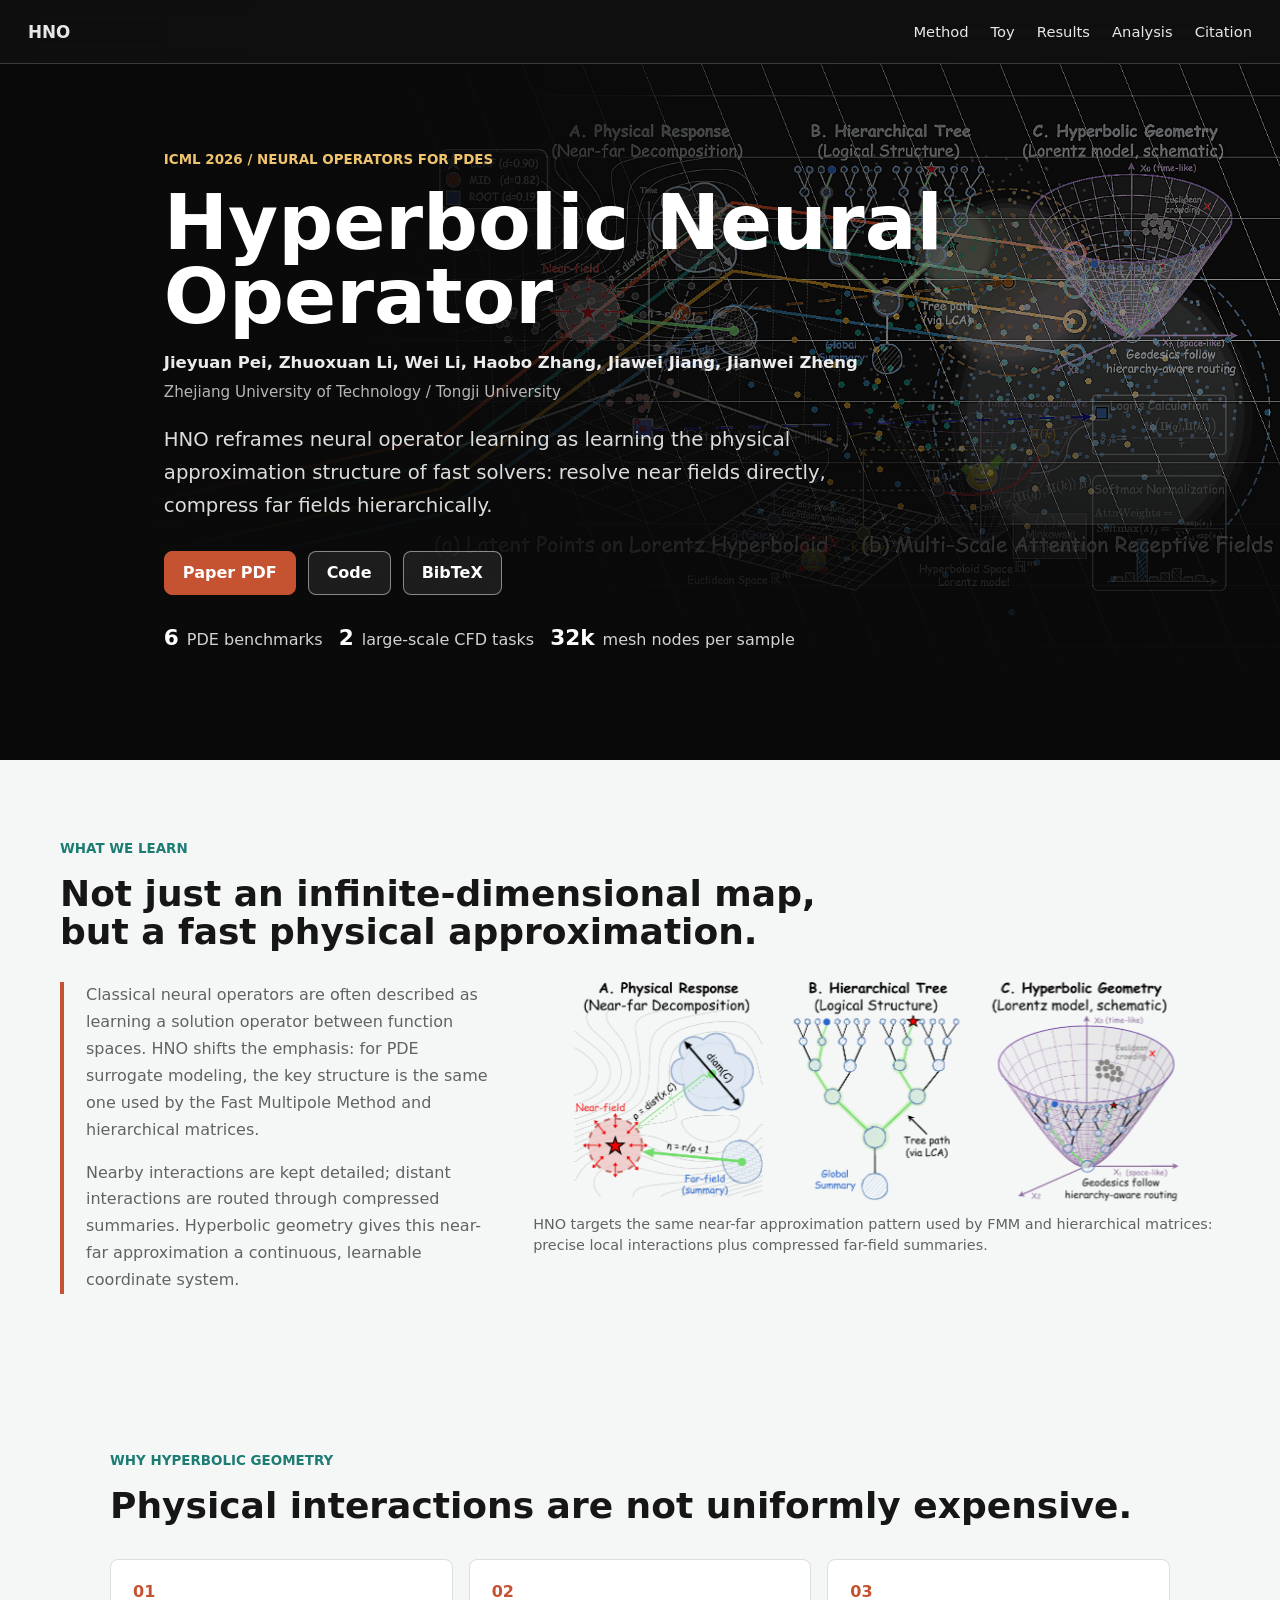
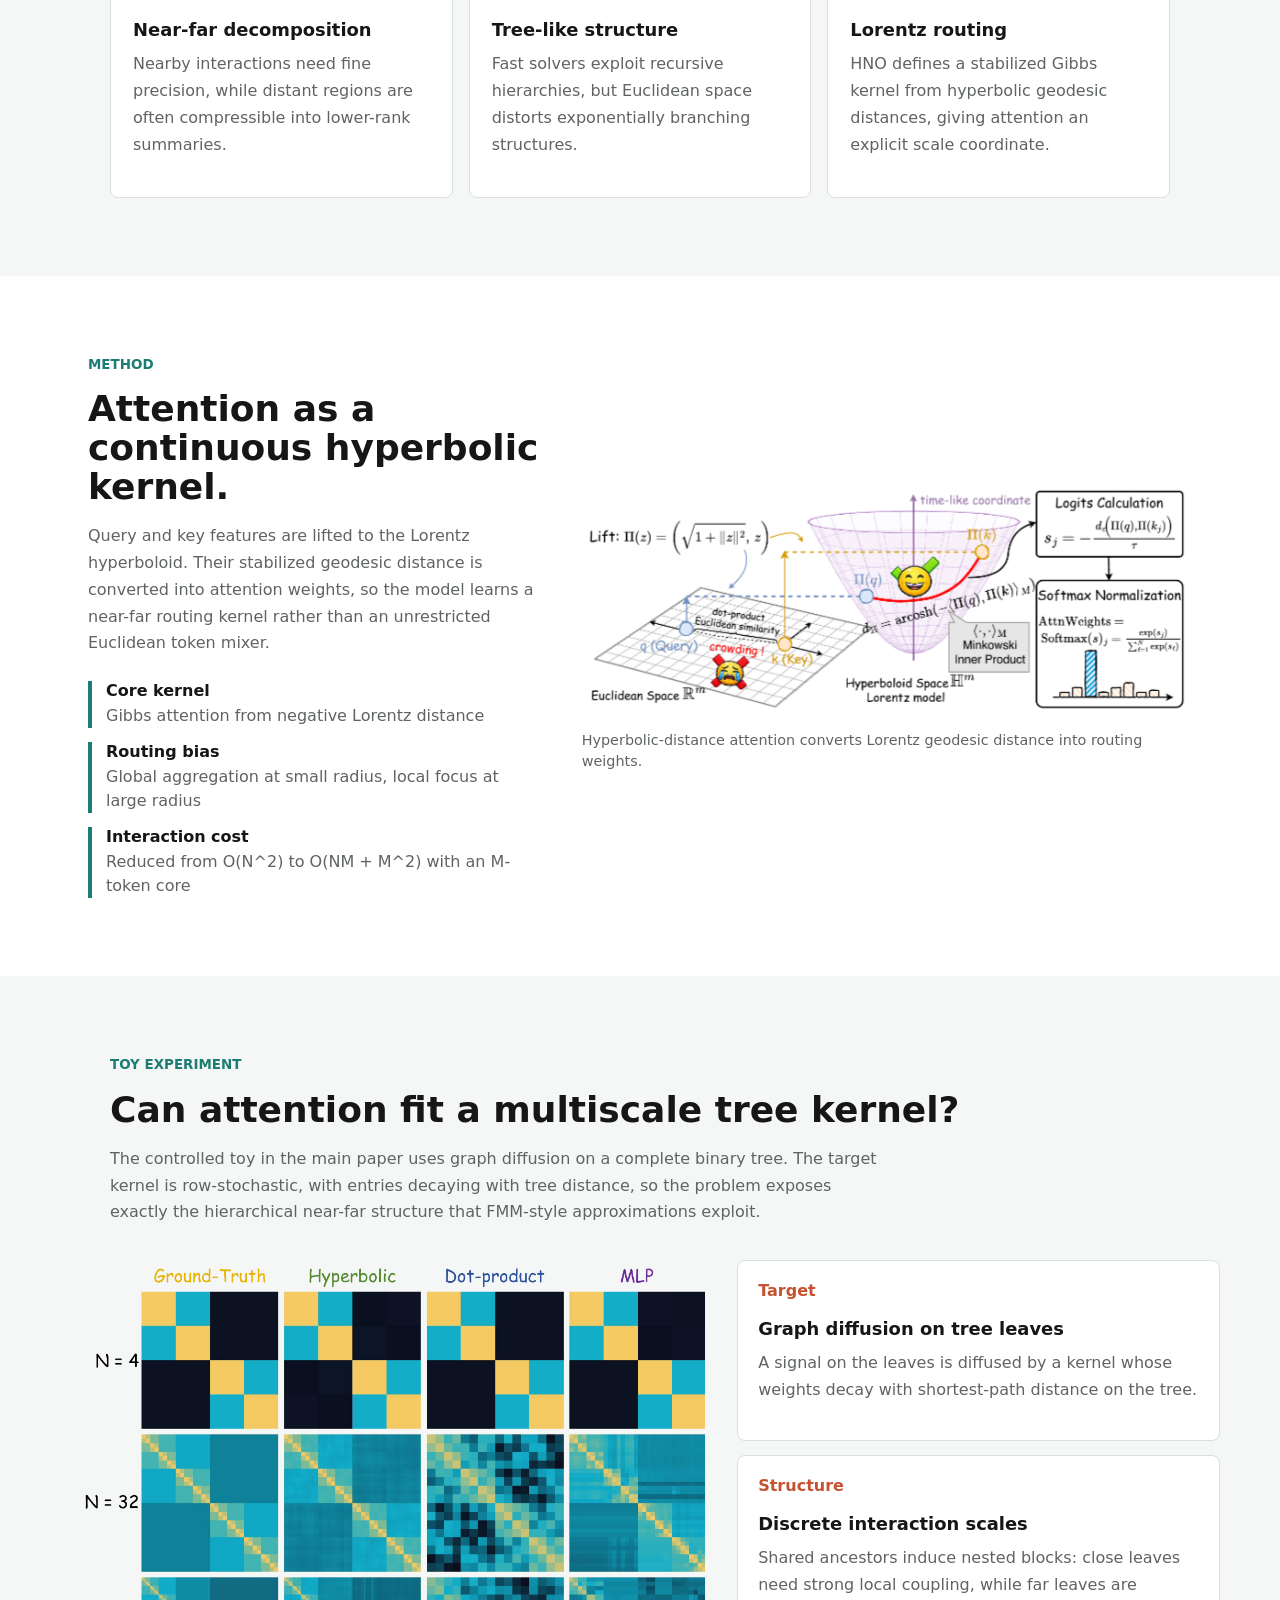
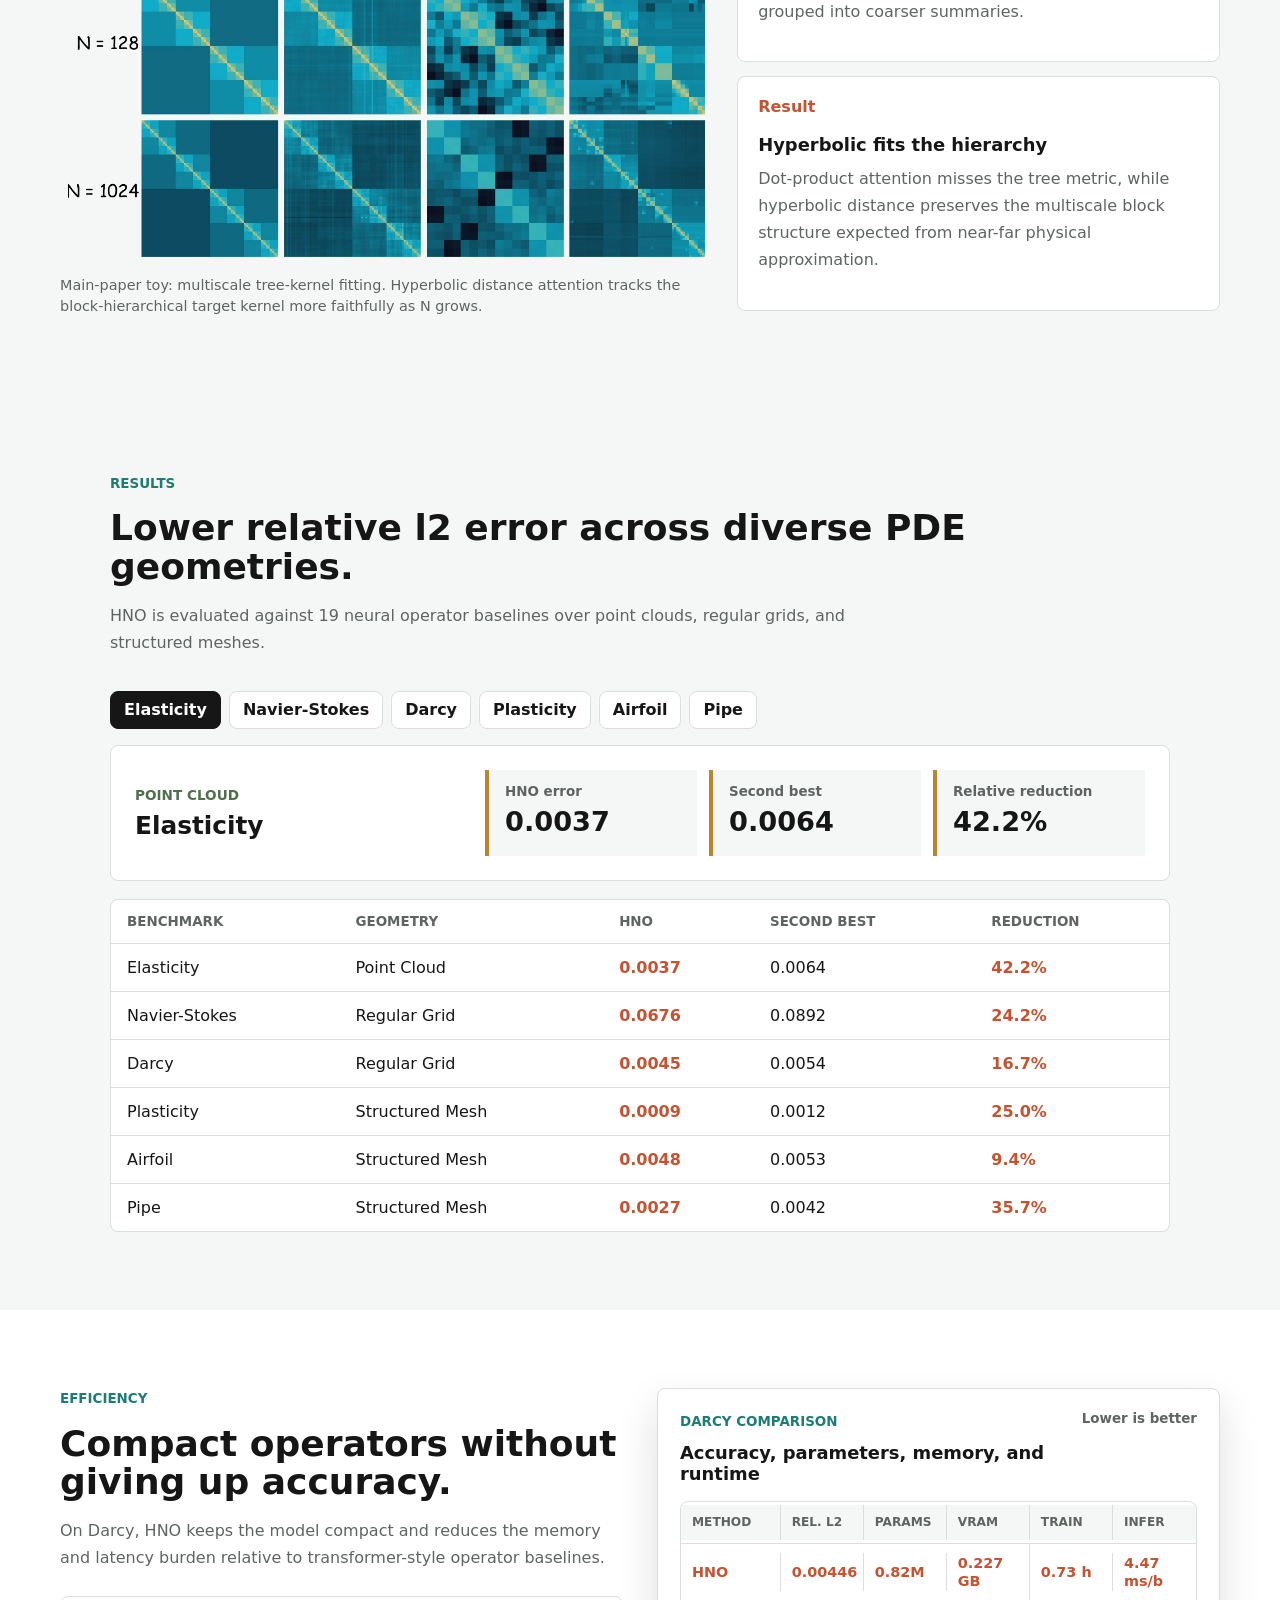
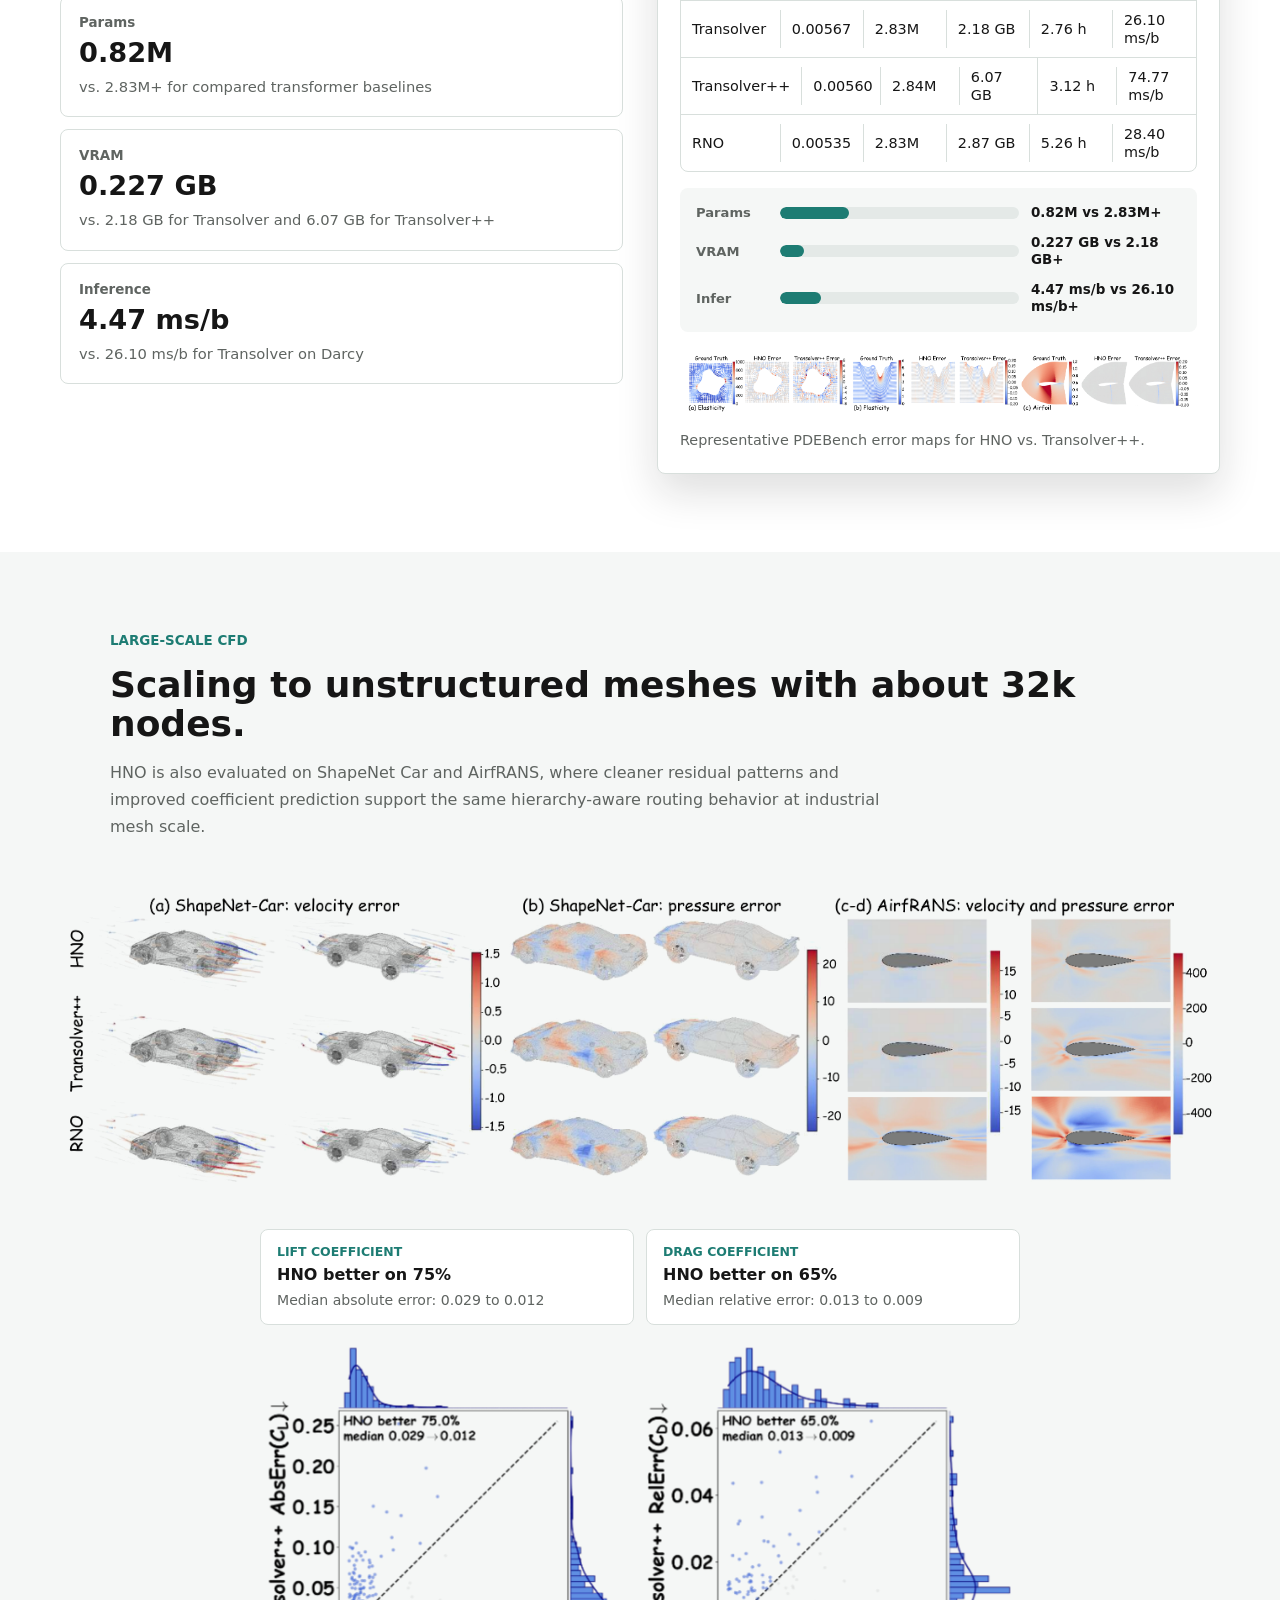
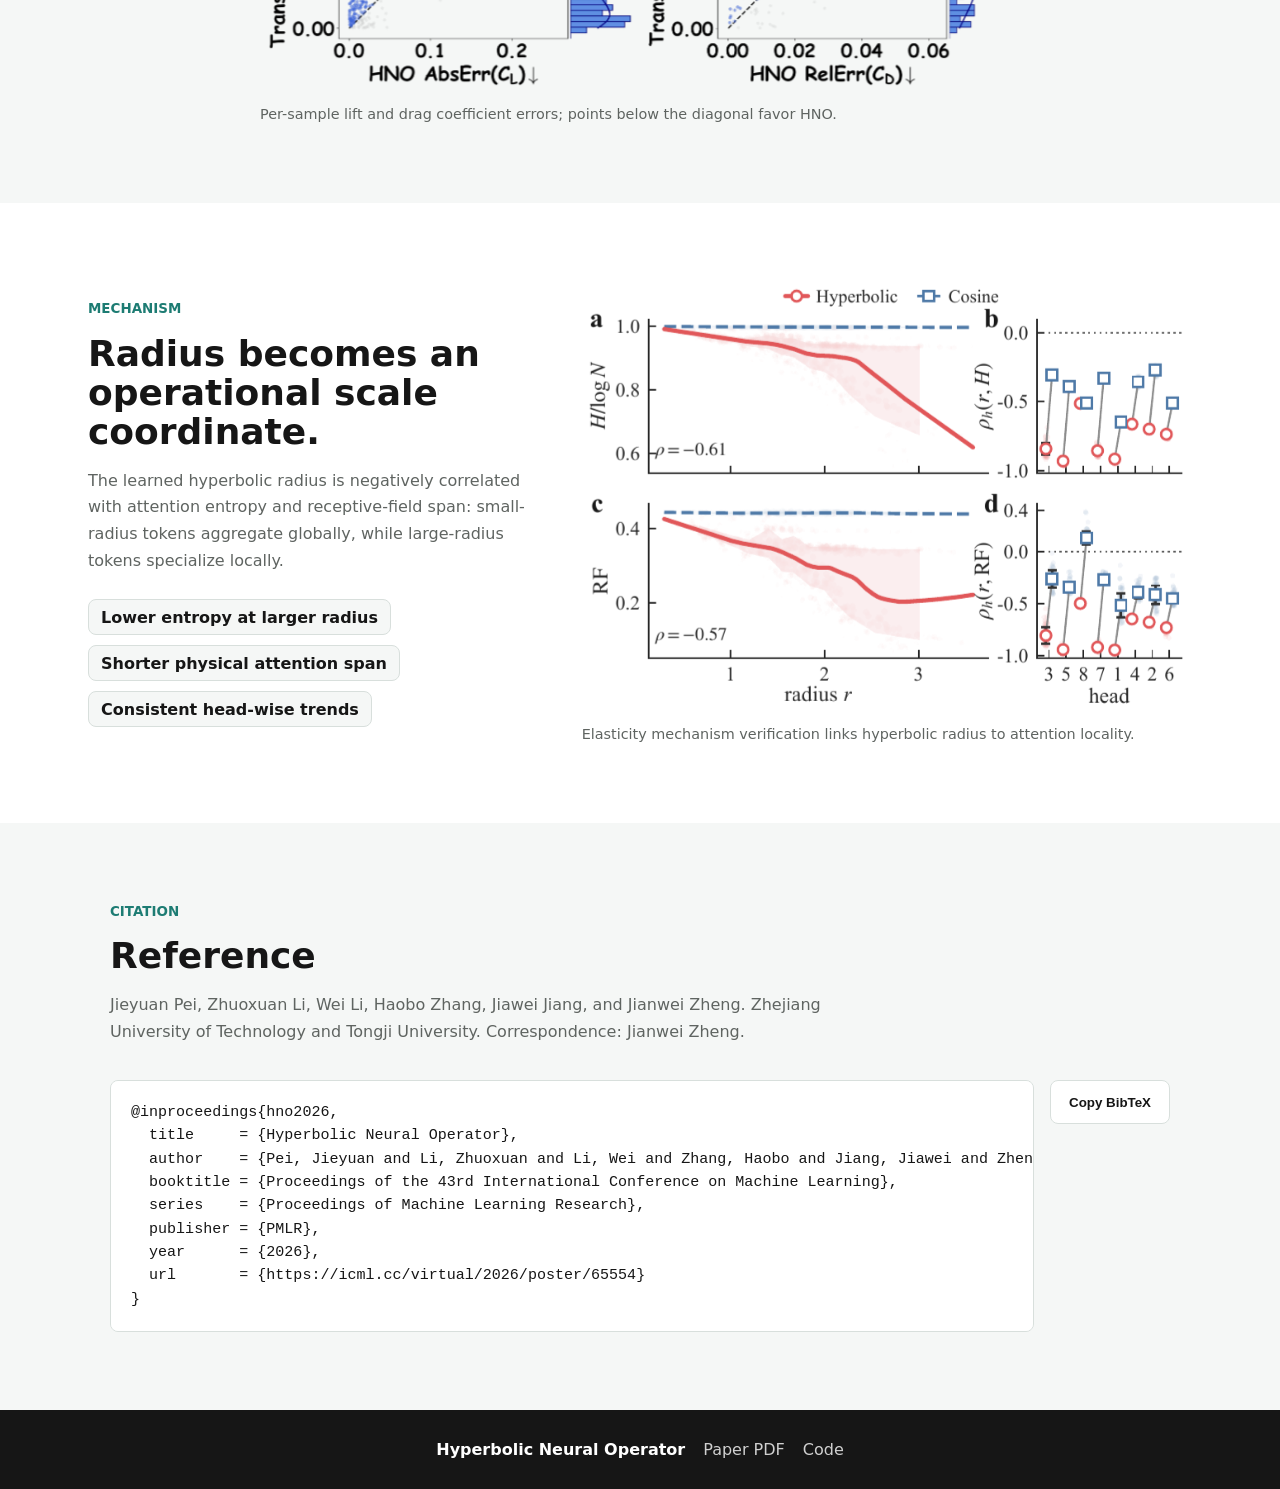
==== commit f408a6c0: "Fix Pages deployment and simplify README" ====
--- a/docs/index.html
+++ b/docs/index.html
@@ -394,9 +394,9 @@
   author    = {Pei, Jieyuan and Li, Zhuoxuan and Li, Wei and Zhang, Haobo and Jiang, Jiawei and Zheng, Jianwei},
   booktitle = {Proceedings of the 43rd International Conference on Machine Learning},
   series    = {Proceedings of Machine Learning Research},
-  volume    = {306},
   publisher = {PMLR},
-  year      = {2026}
+  year      = {2026},
+  url       = {https://icml.cc/virtual/2026/poster/65554}
 }</pre>
           <button class="button secondary" type="button" id="copy-bib">Copy BibTeX</button>
         </div>
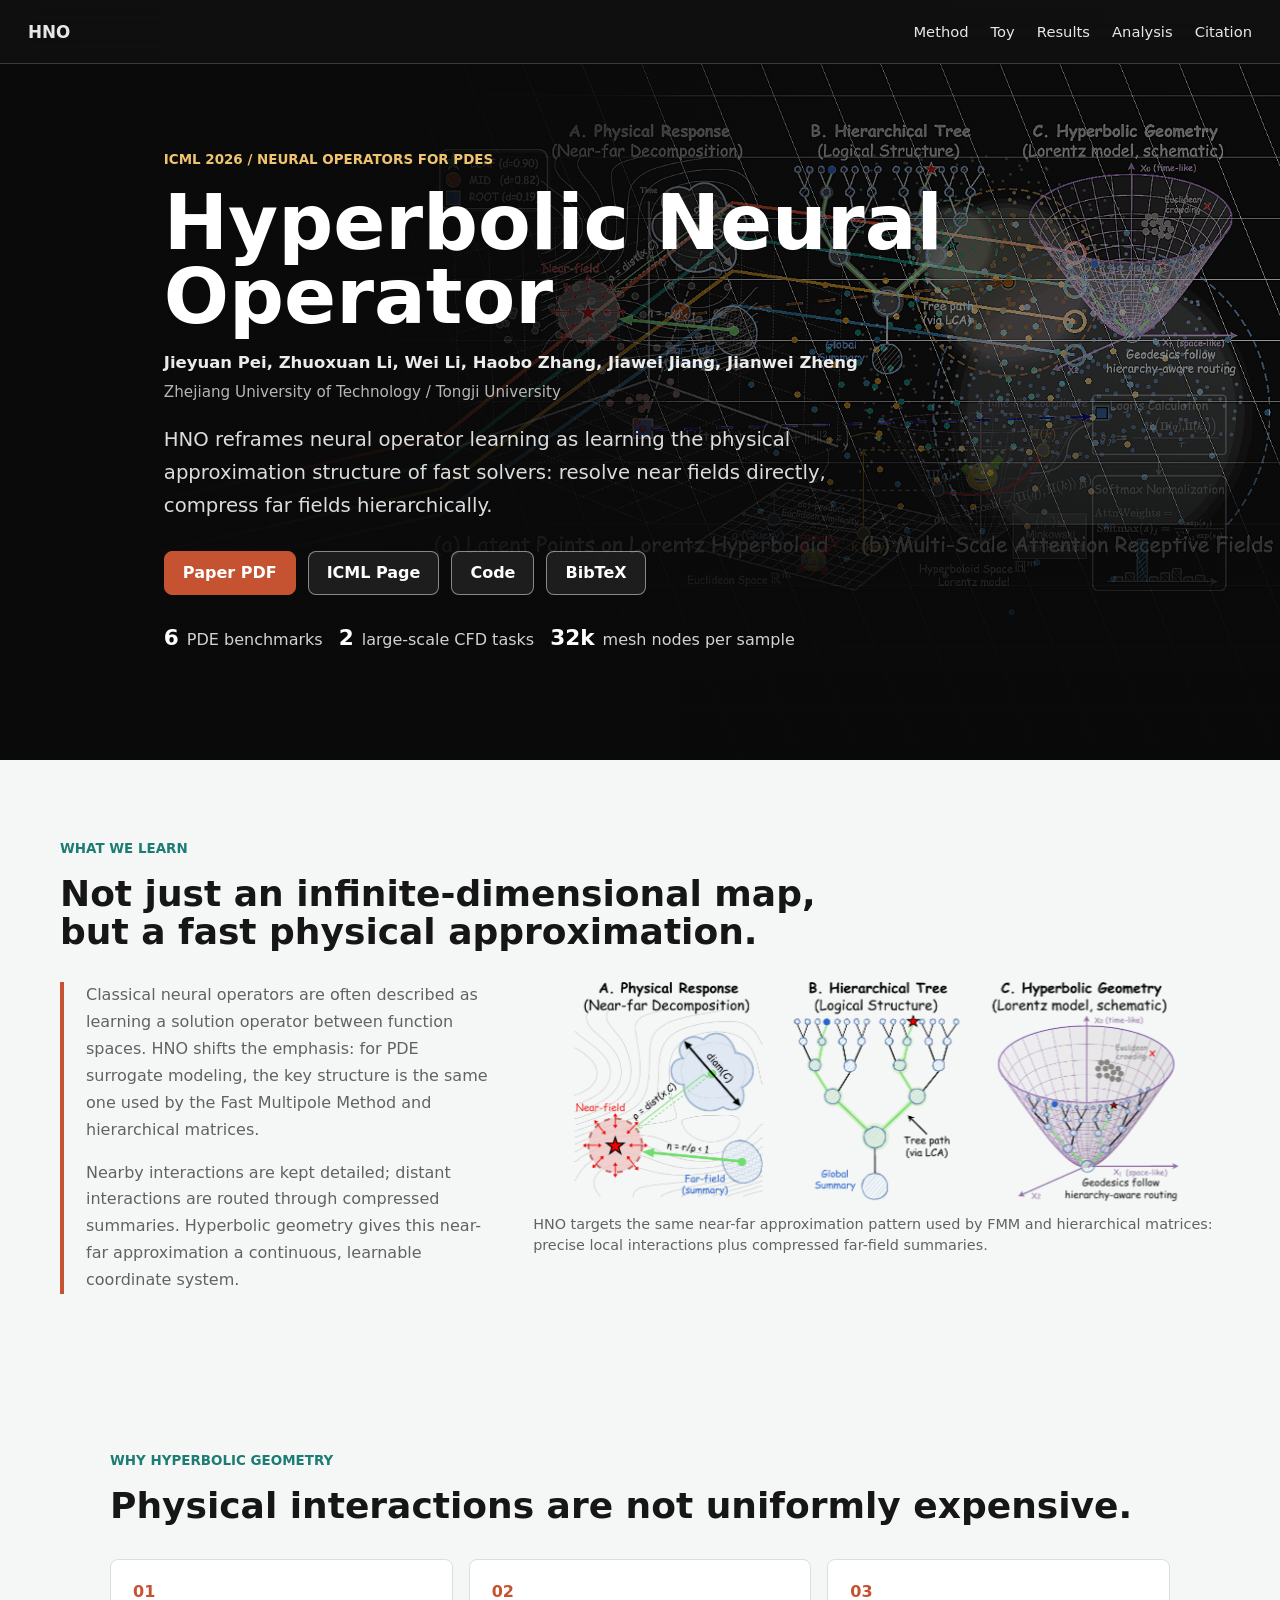
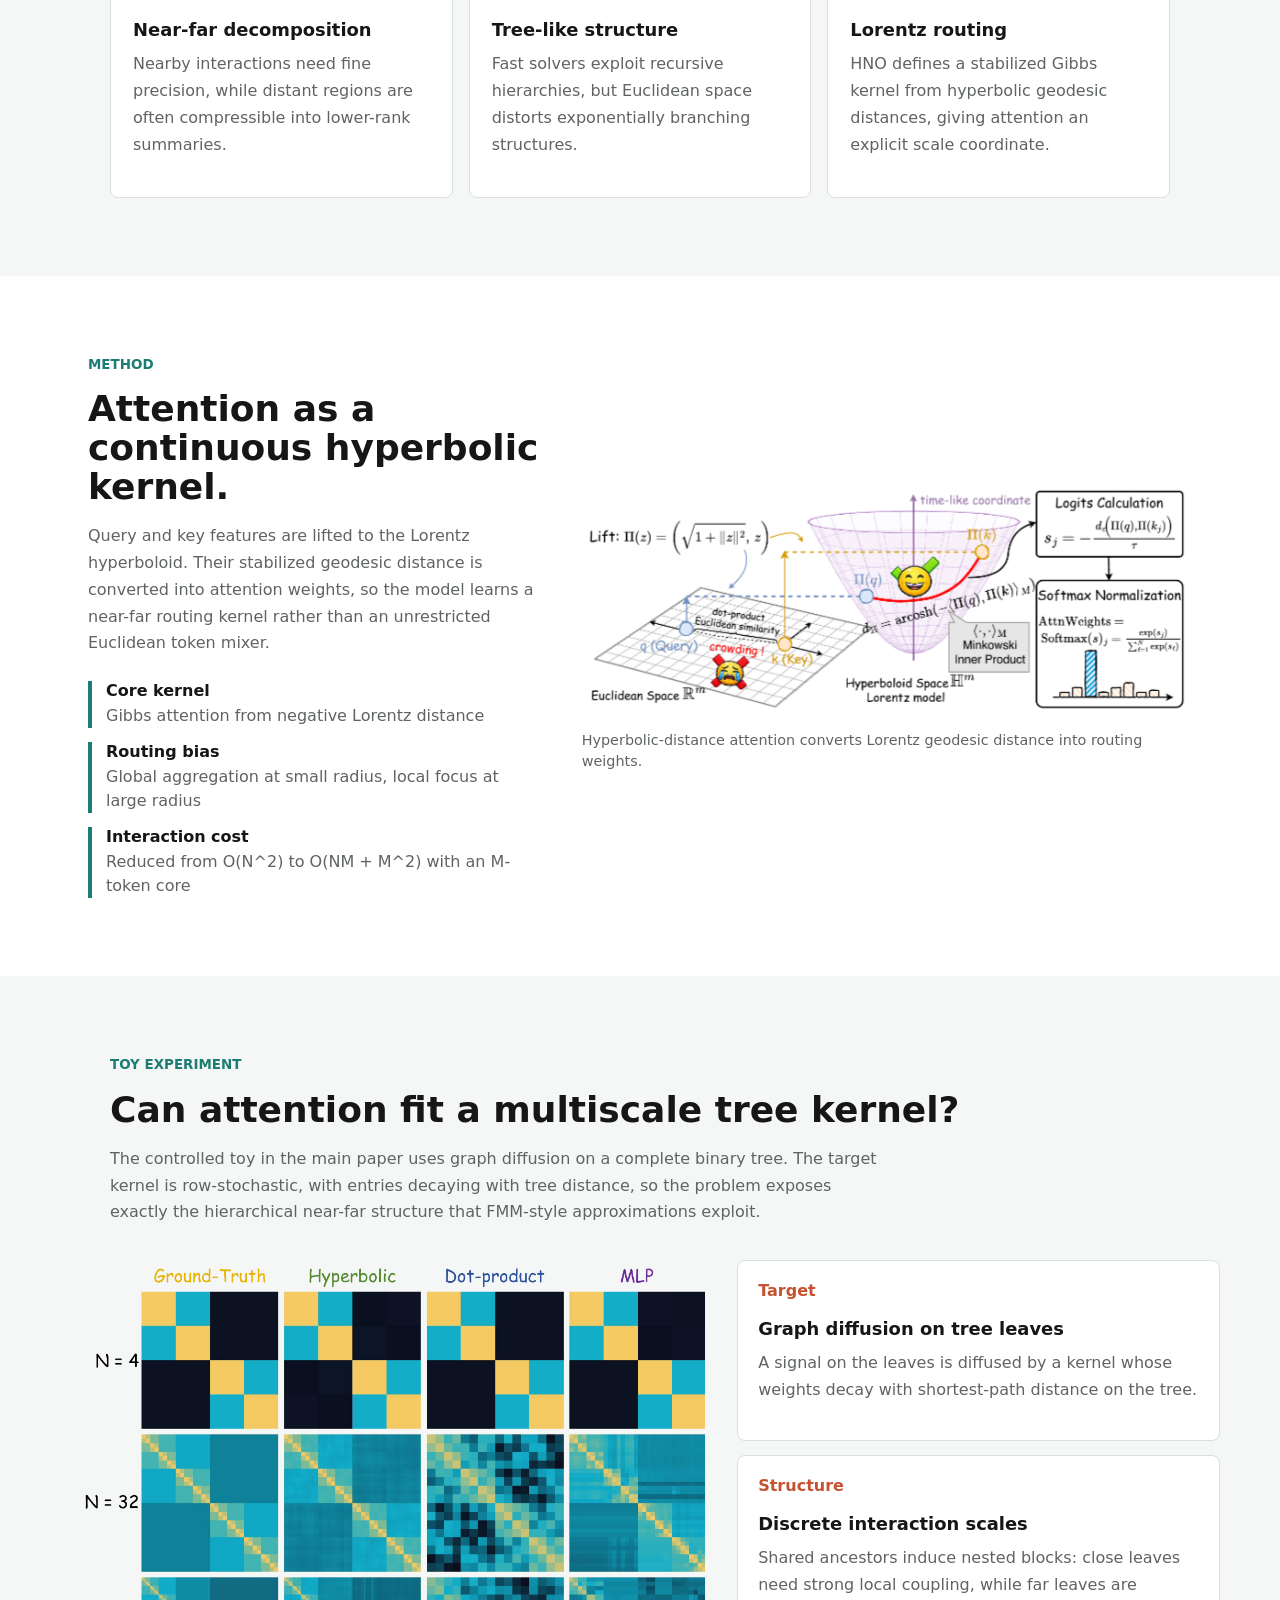
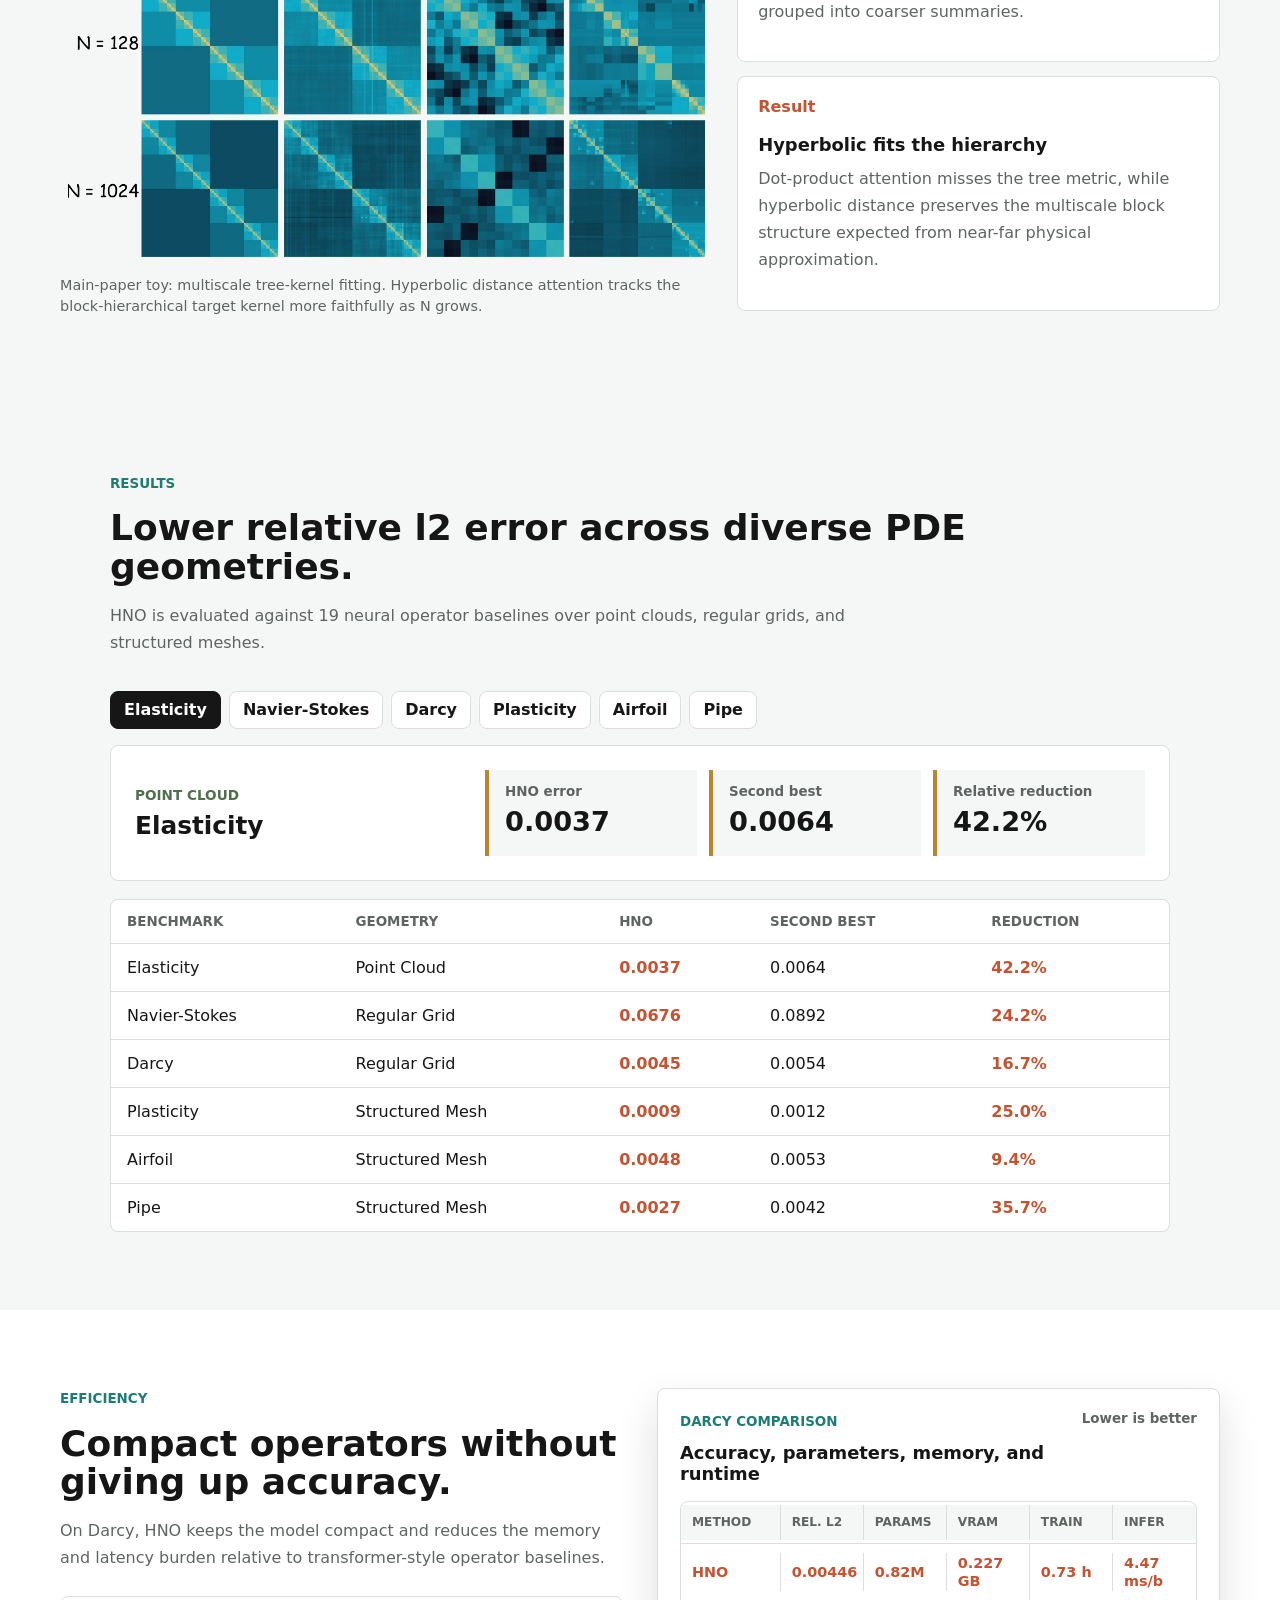
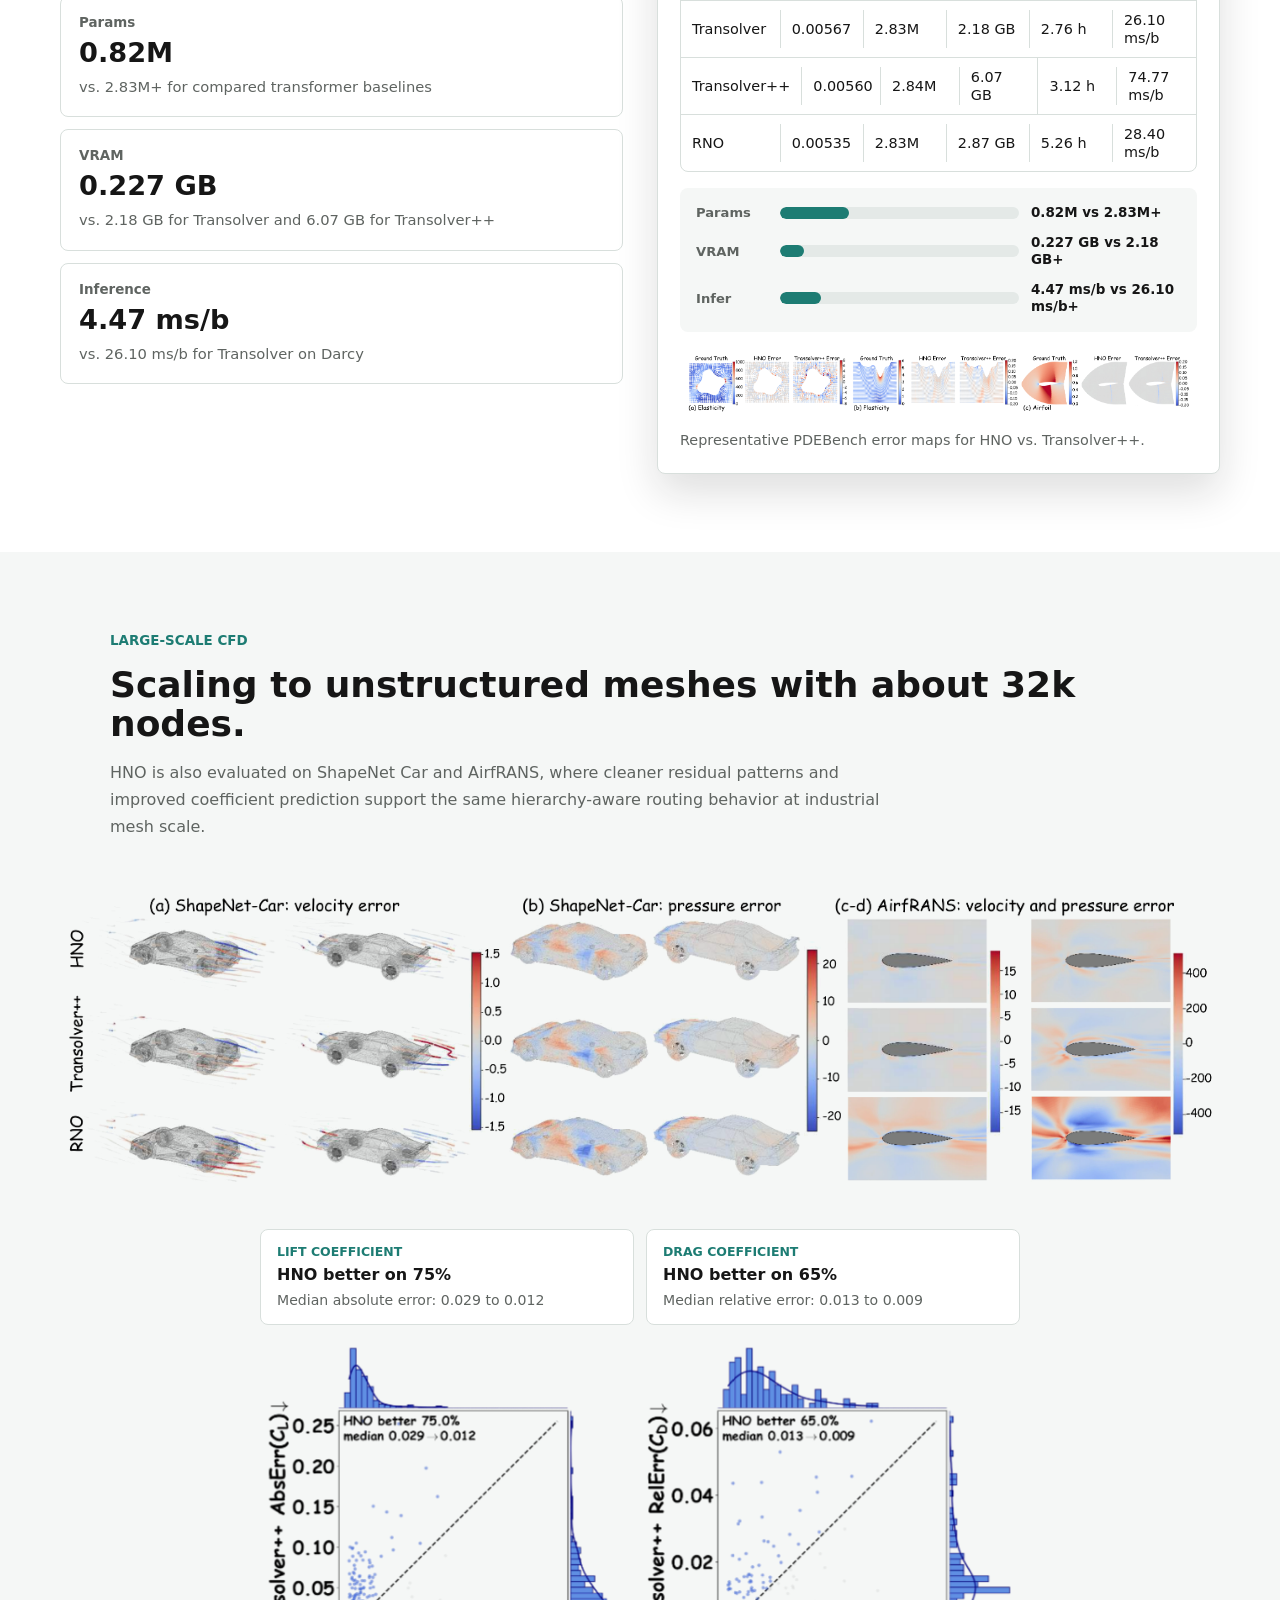
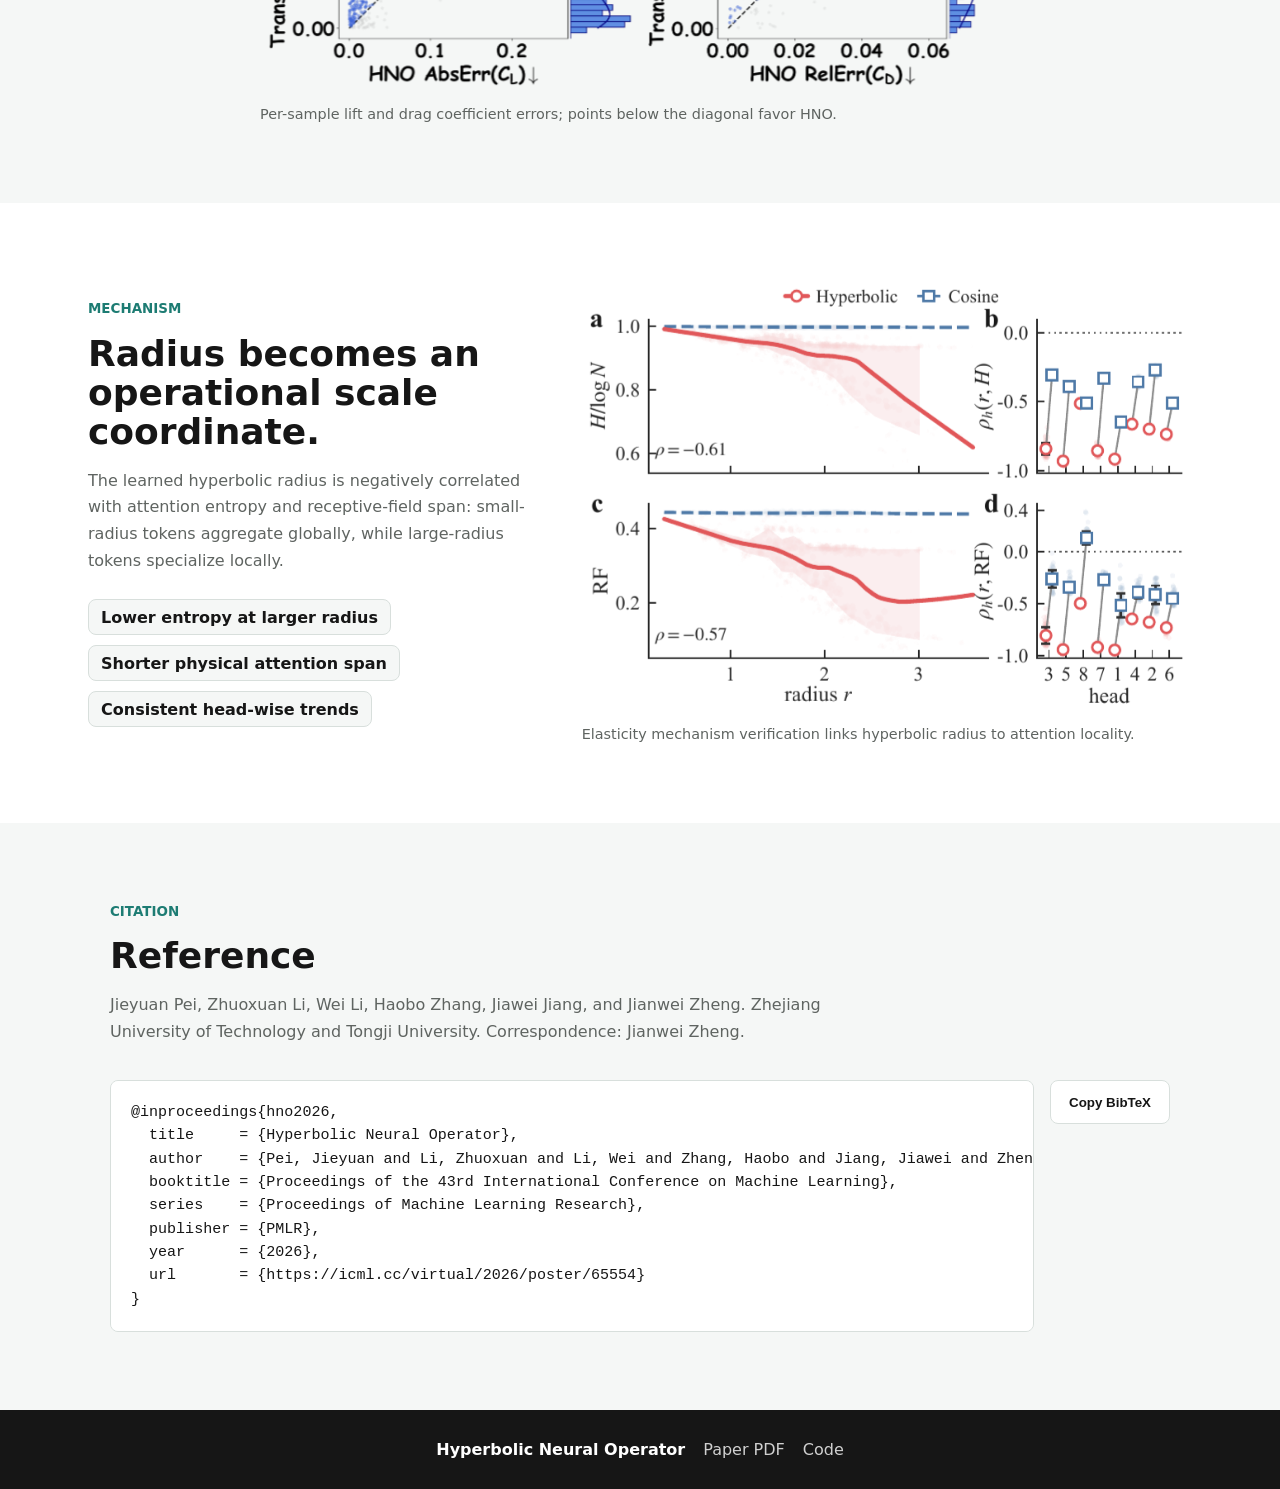
==== commit 696d0f9e: "Add ICML page link to project site" ====
--- a/docs/index.html
+++ b/docs/index.html
@@ -42,6 +42,7 @@
           </p>
           <div class="hero-actions" aria-label="Project links">
             <a class="button primary" href="assets/paper.pdf">Paper PDF</a>
+            <a class="button secondary" href="https://icml.cc/virtual/2026/poster/65554">ICML Page</a>
             <a class="button secondary" href="https://github.com/GuobaPei/Hyperbolic-Neural-Operator">Code</a>
             <a class="button secondary" href="#citation">BibTeX</a>
           </div>
--- a/docs/styles.css
+++ b/docs/styles.css
@@ -1,1037 +1,4 @@
-:root {
-  --ink: #161616;
-  --muted: #5f6461;
-  --paper: #ffffff;
-  --surface: #f5f7f6;
-  --line: #d8dfdc;
-  --teal: #1d7c73;
-  --coral: #c55231;
-  --gold: #b8872c;
-  --forest: #4f704c;
-  --blue: #356b8c;
-  --shadow: 0 18px 42px rgba(22, 22, 22, 0.14);
-}
-
-* {
-  box-sizing: border-box;
-}
-
-html {
-  scroll-behavior: smooth;
-}
-
-body {
-  margin: 0;
-  background: var(--paper);
-  color: var(--ink);
-  font-family: Inter, ui-sans-serif, system-ui, -apple-system, BlinkMacSystemFont, "Segoe UI", sans-serif;
-  letter-spacing: 0;
-  overflow-x: hidden;
-}
-
-img {
-  display: block;
-  max-width: 100%;
-}
-
-a {
-  color: inherit;
-  text-decoration: none;
-}
-
-.site-nav {
-  position: fixed;
-  top: 0;
-  left: 0;
-  right: 0;
-  z-index: 20;
-  display: flex;
-  align-items: center;
-  justify-content: space-between;
-  min-height: 64px;
-  padding: 0 28px;
-  color: #ffffff;
-  background: rgba(18, 18, 18, 0.68);
-  backdrop-filter: blur(16px);
-  border-bottom: 1px solid rgba(255, 255, 255, 0.18);
-}
-
-.brand {
-  font-weight: 800;
-  font-size: 1.05rem;
-}
-
-.site-nav nav {
-  display: flex;
-  gap: 22px;
-  align-items: center;
-  font-size: 0.92rem;
-}
-
-.site-nav a {
-  opacity: 0.9;
-}
-
-.site-nav a:hover {
-  opacity: 1;
-}
-
-.hero {
-  position: relative;
-  min-height: 760px;
-  display: flex;
-  align-items: center;
-  padding: 116px 28px 72px clamp(28px, 12.8vw, 260px);
-  color: #ffffff;
-  overflow: hidden;
-  background: #111111;
-}
-
-.hero::before {
-  content: "";
-  position: absolute;
-  inset: 64px 0 0;
-  background-image: url("assets/hero-fmm-scene.png");
-  background-size: cover;
-  background-repeat: no-repeat;
-  background-position: 64% 50%;
-  filter: saturate(1.08) contrast(1.06);
-  opacity: 0.88;
-}
-
-.hero::after {
-  content: "";
-  position: absolute;
-  inset: 0;
-  background:
-    linear-gradient(90deg, rgba(10, 10, 10, 0.96) 0%, rgba(10, 10, 10, 0.76) 30%, rgba(10, 10, 10, 0.34) 68%, rgba(10, 10, 10, 0.18) 100%),
-    linear-gradient(180deg, rgba(10, 10, 10, 0.45) 0%, rgba(10, 10, 10, 0.12) 42%, rgba(10, 10, 10, 0.78) 100%);
-  pointer-events: none;
-}
-
-.hero-copy {
-  position: relative;
-  z-index: 1;
-  width: min(100%, 990px);
-  min-width: 0;
-  margin: 0;
-}
-
-.hero-copy p {
-  overflow-wrap: break-word;
-}
-
-.eyebrow {
-  margin: 0 0 14px;
-  color: #f0c46e;
-  font-size: 0.84rem;
-  font-weight: 800;
-  text-transform: uppercase;
-}
-
-.eyebrow.dark {
-  color: var(--teal);
-}
-
-h1,
-h2,
-h3,
-p {
-  margin-top: 0;
-  overflow-wrap: break-word;
-}
-
-h1 {
-  max-width: 820px;
-  margin-bottom: 18px;
-  font-size: 4.8rem;
-  line-height: 0.96;
-  letter-spacing: 0;
-}
-
-h2 {
-  font-size: 2.25rem;
-  line-height: 1.08;
-  margin-bottom: 16px;
-  letter-spacing: 0;
-}
-
-h3 {
-  font-size: 1.12rem;
-  line-height: 1.22;
-  margin-bottom: 10px;
-  letter-spacing: 0;
-}
-
-p {
-  color: var(--muted);
-  line-height: 1.68;
-}
-
-.hero-lede {
-  max-width: 760px;
-  margin-bottom: 28px;
-  color: rgba(255, 255, 255, 0.86);
-  font-size: 1.23rem;
-}
-
-.hero-authors {
-  max-width: 880px;
-  margin-bottom: 6px;
-  color: rgba(255, 255, 255, 0.92);
-  font-size: 1.03rem;
-  font-weight: 740;
-  line-height: 1.45;
-}
-
-.hero-affiliations {
-  max-width: 760px;
-  margin-bottom: 20px;
-  color: rgba(255, 255, 255, 0.7);
-  font-size: 0.95rem;
-  line-height: 1.45;
-}
-
-.hero-actions {
-  display: flex;
-  flex-wrap: wrap;
-  gap: 12px;
-  margin-bottom: 30px;
-}
-
-.button {
-  display: inline-flex;
-  align-items: center;
-  justify-content: center;
-  min-height: 44px;
-  padding: 0 18px;
-  border-radius: 8px;
-  border: 1px solid currentColor;
-  font-weight: 760;
-  white-space: nowrap;
-  transition: transform 160ms ease, background 160ms ease, color 160ms ease, border-color 160ms ease;
-}
-
-.button:hover {
-  transform: translateY(-1px);
-}
-
-.button.primary {
-  color: #ffffff;
-  background: var(--coral);
-  border-color: var(--coral);
-}
-
-.button.secondary {
-  color: inherit;
-  background: rgba(255, 255, 255, 0.08);
-  border-color: rgba(255, 255, 255, 0.48);
-}
-
-.citation .button.secondary {
-  color: var(--ink);
-  background: #ffffff;
-  border-color: var(--line);
-}
-
-.hero-stats {
-  display: flex;
-  flex-wrap: wrap;
-  gap: 16px;
-  color: rgba(255, 255, 255, 0.82);
-}
-
-.hero-stats span {
-  display: inline-flex;
-  align-items: baseline;
-  gap: 8px;
-  min-height: 30px;
-}
-
-.hero-stats strong {
-  color: #ffffff;
-  font-size: 1.35rem;
-}
-
-.band,
-.visual-band {
-  padding: 78px 28px;
-}
-
-.band {
-  background: var(--paper);
-}
-
-.reframe,
-.intro,
-.results,
-.toy,
-.large-scale,
-.citation {
-  background: var(--surface);
-}
-
-.section-head {
-  width: min(100%, 1060px);
-  margin: 0 auto 34px;
-}
-
-.section-head p {
-  max-width: 780px;
-}
-
-.reframe-shell {
-  width: min(100%, 1160px);
-  margin: 0 auto;
-}
-
-.reframe-head {
-  max-width: 760px;
-  margin-bottom: 30px;
-}
-
-.reframe-layout {
-  display: grid;
-  grid-template-columns: minmax(360px, 0.78fr) minmax(480px, 1.22fr);
-  gap: 34px;
-  align-items: start;
-}
-
-.reframe-text {
-  min-width: 0;
-}
-
-.reframe-copy {
-  border-left: 4px solid var(--coral);
-  padding-left: 22px;
-}
-
-.reframe-copy p:last-child {
-  margin-bottom: 0;
-}
-
-.motivation-frame {
-  width: 100%;
-  margin: 0;
-}
-
-.motivation-frame img {
-  aspect-ratio: 3.1;
-  object-fit: contain;
-}
-
-.intro-grid {
-  width: min(100%, 1060px);
-  margin: 0 auto;
-  display: grid;
-  grid-template-columns: repeat(3, minmax(0, 1fr));
-  gap: 16px;
-}
-
-.claim-card,
-.efficiency-grid article {
-  border: 1px solid var(--line);
-  border-radius: 8px;
-  background: #ffffff;
-  padding: 22px;
-}
-
-.claim-index {
-  display: inline-block;
-  margin-bottom: 18px;
-  color: var(--coral);
-  font-weight: 800;
-}
-
-.visual-band {
-  display: grid;
-  grid-template-columns: minmax(280px, 0.74fr) minmax(340px, 1fr);
-  gap: 42px;
-  align-items: center;
-  width: min(100%, 1160px);
-  margin: 0 auto;
-  background: var(--paper);
-}
-
-.copy-block {
-  min-width: 0;
-}
-
-.fact-list {
-  display: grid;
-  gap: 14px;
-  margin: 24px 0 0;
-}
-
-.fact-list div {
-  border-left: 4px solid var(--teal);
-  padding-left: 14px;
-}
-
-.fact-list dt {
-  font-weight: 820;
-  margin-bottom: 4px;
-}
-
-.fact-list dd {
-  margin: 0;
-  color: var(--muted);
-  line-height: 1.5;
-}
-
-.image-frame {
-  margin: 0;
-  border: 0;
-  border-radius: 0;
-  overflow: hidden;
-  background: transparent;
-  box-shadow: none;
-  padding: 0;
-}
-
-.image-frame img {
-  width: 100%;
-  height: 100%;
-  object-fit: contain;
-  border-radius: 0;
-  background: transparent;
-  mix-blend-mode: multiply;
-}
-
-.image-frame.wide {
-  min-height: 280px;
-}
-
-.image-frame.tall {
-  min-height: 430px;
-}
-
-.image-frame.strip img {
-  height: auto;
-  object-fit: contain;
-}
-
-.image-frame figcaption {
-  margin: 10px 0 0;
-  padding: 0;
-  color: var(--muted);
-  font-size: 0.9rem;
-  line-height: 1.45;
-  border-top: 0;
-  background: transparent;
-}
-
-.method .image-frame,
-.analysis .image-frame,
-.large-scale .image-frame,
-.toy-frame,
-.compact-strip {
-  background: transparent;
-}
-
-.method .image-frame img,
-.analysis .image-frame img,
-.large-scale .image-frame img,
-.toy-frame img,
-.compact-strip img {
-  padding: 8px;
-}
-
-.result-shell {
-  width: min(100%, 1060px);
-  margin: 0 auto;
-}
-
-.benchmark-picker {
-  display: flex;
-  gap: 8px;
-  flex-wrap: wrap;
-  margin-bottom: 16px;
-}
-
-.benchmark-picker button {
-  min-height: 38px;
-  padding: 0 13px;
-  border: 1px solid var(--line);
-  border-radius: 8px;
-  background: #ffffff;
-  color: var(--ink);
-  font: inherit;
-  font-weight: 720;
-  cursor: pointer;
-}
-
-.benchmark-picker button.active {
-  background: var(--ink);
-  color: #ffffff;
-  border-color: var(--ink);
-}
-
-.selected-result {
-  display: grid;
-  grid-template-columns: minmax(200px, 0.5fr) minmax(360px, 1fr);
-  gap: 20px;
-  align-items: center;
-  padding: 24px;
-  margin-bottom: 18px;
-  background: #ffffff;
-  border: 1px solid var(--line);
-  border-radius: 8px;
-}
-
-.result-label {
-  display: inline-block;
-  margin-bottom: 8px;
-  color: var(--forest);
-  font-weight: 800;
-  font-size: 0.85rem;
-  text-transform: uppercase;
-}
-
-.selected-result h3 {
-  margin: 0;
-  font-size: 1.55rem;
-}
-
-.metric-row {
-  display: grid;
-  grid-template-columns: repeat(3, minmax(0, 1fr));
-  gap: 12px;
-}
-
-.metric-row div {
-  min-height: 86px;
-  border-left: 4px solid var(--gold);
-  background: var(--surface);
-  padding: 14px 16px;
-}
-
-.metric-row span,
-.efficiency-grid span {
-  display: block;
-  color: var(--muted);
-  font-size: 0.84rem;
-  font-weight: 760;
-}
-
-.metric-row strong,
-.efficiency-grid strong {
-  display: block;
-  margin-top: 7px;
-  font-size: 1.7rem;
-}
-
-.table-wrap {
-  overflow-x: auto;
-  background: #ffffff;
-  border: 1px solid var(--line);
-  border-radius: 8px;
-}
-
-table {
-  width: 100%;
-  min-width: 690px;
-  border-collapse: collapse;
-}
-
-th,
-td {
-  padding: 14px 16px;
-  text-align: left;
-  border-bottom: 1px solid var(--line);
-  white-space: nowrap;
-}
-
-th {
-  color: var(--muted);
-  font-size: 0.84rem;
-  text-transform: uppercase;
-}
-
-tbody tr:last-child td {
-  border-bottom: 0;
-}
-
-tbody td:nth-child(3),
-tbody td:nth-child(5) {
-  color: var(--coral);
-  font-weight: 820;
-}
-
-.efficiency-grid {
-  display: grid;
-  grid-template-columns: 1fr;
-  gap: 12px;
-  margin-top: 24px;
-}
-
-.efficiency-grid article {
-  padding: 18px;
-}
-
-.efficiency-grid p {
-  margin: 8px 0 0;
-  font-size: 0.92rem;
-  line-height: 1.52;
-}
-
-.efficiency-layout {
-  width: min(100%, 1160px);
-  margin: 0 auto;
-  display: grid;
-  grid-template-columns: repeat(2, minmax(0, 1fr));
-  gap: 34px;
-  align-items: start;
-  min-width: 0;
-}
-
-.efficiency-panel {
-  border: 1px solid var(--line);
-  border-radius: 8px;
-  background: #ffffff;
-  box-shadow: var(--shadow);
-  padding: 22px;
-  min-width: 0;
-}
-
-.panel-head {
-  display: flex;
-  justify-content: space-between;
-  gap: 20px;
-  align-items: start;
-  margin-bottom: 16px;
-}
-
-.panel-head .eyebrow {
-  margin-bottom: 8px;
-}
-
-.panel-head h3 {
-  margin-bottom: 0;
-}
-
-.panel-head > span {
-  color: var(--muted);
-  font-size: 0.84rem;
-  font-weight: 760;
-  white-space: nowrap;
-}
-
-.mini-table {
-  width: 100%;
-  border: 1px solid var(--line);
-  border-radius: 8px;
-  overflow: hidden;
-  overflow-x: auto;
-}
-
-.mini-row {
-  display: grid;
-  grid-template-columns: 1.2fr repeat(5, minmax(72px, 1fr));
-  gap: 0;
-  align-items: center;
-  min-height: 42px;
-  border-bottom: 1px solid var(--line);
-}
-
-.mini-row:last-child {
-  border-bottom: 0;
-}
-
-.mini-row span {
-  padding: 10px 11px;
-  color: var(--ink);
-  font-size: 0.9rem;
-  line-height: 1.25;
-  border-right: 1px solid var(--line);
-}
-
-.mini-row span:last-child {
-  border-right: 0;
-}
-
-.mini-row.header span {
-  color: var(--muted);
-  background: var(--surface);
-  font-size: 0.76rem;
-  font-weight: 820;
-  text-transform: uppercase;
-}
-
-.mini-row.best span {
-  color: var(--coral);
-  font-weight: 820;
-}
-
-.bar-board {
-  display: grid;
-  gap: 12px;
-  margin-top: 16px;
-  padding: 16px;
-  border-radius: 8px;
-  background: var(--surface);
-}
-
-.bar-line {
-  display: grid;
-  grid-template-columns: 72px 1fr minmax(150px, 0.55fr);
-  gap: 12px;
-  align-items: center;
-}
-
-.bar-line span {
-  color: var(--muted);
-  font-size: 0.82rem;
-  font-weight: 820;
-}
-
-.bar-line i {
-  position: relative;
-  display: block;
-  height: 12px;
-  border-radius: 999px;
-  background: #e4e9e7;
-  overflow: hidden;
-}
-
-.bar-line i::before {
-  content: "";
-  position: absolute;
-  inset: 0 auto 0 0;
-  width: var(--w);
-  background: var(--teal);
-  border-radius: inherit;
-}
-
-.bar-line strong {
-  color: var(--ink);
-  font-size: 0.84rem;
-  line-height: 1.3;
-}
-
-.compact-strip {
-  margin-top: 16px;
-  box-shadow: none;
-}
-
-.media-grid {
-  width: min(100%, 1160px);
-  margin: 0 auto;
-  display: grid;
-  grid-template-columns: 1fr;
-  gap: 22px;
-}
-
-.scatter-frame {
-  width: min(100%, 760px);
-  justify-self: center;
-}
-
-.coefficient-summary {
-  display: grid;
-  grid-template-columns: repeat(2, minmax(0, 1fr));
-  gap: 12px;
-  margin-bottom: 14px;
-}
-
-.coefficient-summary div {
-  border: 1px solid var(--line);
-  border-radius: 8px;
-  background: #ffffff;
-  padding: 14px 16px;
-}
-
-.coefficient-summary span {
-  display: block;
-  margin-bottom: 6px;
-  color: var(--teal);
-  font-size: 0.78rem;
-  font-weight: 820;
-  text-transform: uppercase;
-}
-
-.coefficient-summary strong {
-  display: block;
-  color: var(--ink);
-  font-size: 1rem;
-  line-height: 1.25;
-}
-
-.coefficient-summary p {
-  margin: 6px 0 0;
-  color: var(--muted);
-  font-size: 0.88rem;
-  line-height: 1.35;
-}
-
-.scatter-frame img {
-  height: auto;
-}
-
-.toy-grid {
-  width: min(100%, 1160px);
-  margin: 0 auto;
-  display: grid;
-  grid-template-columns: minmax(360px, 1.15fr) minmax(280px, 0.85fr);
-  gap: 24px;
-  align-items: start;
-}
-
-.toy-frame img {
-  aspect-ratio: 1.08;
-  object-fit: cover;
-  object-position: top center;
-}
-
-.toy-copy {
-  display: grid;
-  gap: 14px;
-}
-
-.toy-copy article {
-  border: 1px solid var(--line);
-  border-radius: 8px;
-  background: #ffffff;
-  padding: 20px;
-}
-
-.mechanism-points {
-  display: flex;
-  flex-wrap: wrap;
-  gap: 10px;
-  margin-top: 24px;
-}
-
-.mechanism-points span {
-  display: inline-flex;
-  align-items: center;
-  min-height: 36px;
-  padding: 0 12px;
-  border-radius: 8px;
-  background: var(--surface);
-  border: 1px solid var(--line);
-  color: var(--ink);
-  font-weight: 720;
-}
-
-.citation-box {
-  width: min(100%, 1060px);
-  margin: 0 auto;
-  display: grid;
-  grid-template-columns: 1fr auto;
-  gap: 16px;
-  align-items: start;
-}
-
-pre {
-  margin: 0;
-  padding: 20px;
-  overflow-x: auto;
-  border: 1px solid var(--line);
-  border-radius: 8px;
-  background: #ffffff;
-  color: var(--ink);
-  font-size: 0.94rem;
-  line-height: 1.55;
-}
-
-.site-footer {
-  display: flex;
-  flex-wrap: wrap;
-  justify-content: center;
-  gap: 18px;
-  padding: 30px 28px;
-  color: #ffffff;
-  background: var(--ink);
-}
-
-.site-footer span {
-  font-weight: 820;
-}
-
-.site-footer a {
-  color: rgba(255, 255, 255, 0.8);
-}
-
-@media (max-width: 860px) {
-  .site-nav {
-    position: absolute;
-    padding: 0 18px;
-  }
-
-  .site-nav nav {
-    gap: 12px;
-    font-size: 0.84rem;
-    min-width: 0;
-    overflow-x: auto;
-    scrollbar-width: none;
-  }
-
-  .site-nav nav::-webkit-scrollbar {
-    display: none;
-  }
-
-  .hero {
-    min-height: 760px;
-    align-items: flex-end;
-    padding: 96px 20px 68px;
-  }
-
-  .hero-copy {
-    width: 100%;
-    max-width: calc(100vw - 40px);
-  }
-
-  .hero::before {
-    display: block;
-    inset: 64px 0 0;
-    background-size: auto 100%;
-    background-position: 66% 50%;
-    opacity: 0.82;
-  }
-
-  .hero::after {
-    background:
-      linear-gradient(90deg, rgba(10, 10, 10, 0.96) 0%, rgba(10, 10, 10, 0.8) 45%, rgba(10, 10, 10, 0.36) 100%),
-      linear-gradient(180deg, rgba(10, 10, 10, 0.6) 0%, rgba(10, 10, 10, 0.25) 40%, rgba(10, 10, 10, 0.84) 100%);
-  }
-
-  h1 {
-    font-size: 3.15rem;
-  }
-
-  h2 {
-    font-size: 1.8rem;
-  }
-
-  .hero-lede {
-    max-width: 100%;
-    font-size: 1.05rem;
-  }
-
-  .hero-authors,
-  .hero-affiliations {
-    max-width: 100%;
-  }
-
-  .intro-grid,
-  .reframe-layout,
-  .efficiency-layout,
-  .visual-band,
-  .selected-result,
-  .metric-row,
-  .toy-grid,
-  .citation-box {
-    grid-template-columns: 1fr;
-  }
-
-  .visual-band {
-    padding-left: 20px;
-    padding-right: 20px;
-  }
-
-  .band {
-    padding-left: 20px;
-    padding-right: 20px;
-  }
-
-  .image-frame.tall {
-    min-height: 260px;
-  }
-
-  .mini-row {
-    grid-template-columns: 1.2fr repeat(5, minmax(84px, 1fr));
-    min-width: 680px;
-  }
-
-  .mini-row span {
-    border-right: 1px solid var(--line);
-    border-bottom: 0;
-  }
-
-  .mini-row span:last-child {
-    border-right: 0;
-  }
-}
-
-@media (max-width: 560px) {
-  .site-nav nav a[href="#analysis"] {
-    display: none;
-  }
-
-  .site-nav nav {
-    gap: 10px;
-  }
-
-  h1 {
-    font-size: 2.45rem;
-  }
-
-  .hero {
-    min-height: 760px;
-    padding-top: 90px;
-    padding-bottom: 54px;
-  }
-
-  .hero-copy {
-    max-width: min(100%, 340px);
-  }
-
-  .hero::before {
-    display: block;
-    inset: 64px 0 0;
-    background-size: auto 100%;
-    background-position: 62% 50%;
-    opacity: 0.76;
-  }
-
-  .hero::after {
-    background:
-      linear-gradient(90deg, rgba(10, 10, 10, 0.97) 0%, rgba(10, 10, 10, 0.82) 55%, rgba(10, 10, 10, 0.42) 100%),
-      linear-gradient(180deg, rgba(10, 10, 10, 0.66) 0%, rgba(10, 10, 10, 0.22) 34%, rgba(10, 10, 10, 0.88) 100%);
-  }
-
-  .hero-actions,
-  .button {
-    width: 100%;
-  }
-
-  .hero-actions {
-    gap: 9px;
-  }
-
-  .hero-stats {
-    gap: 10px;
-  }
-
-  .coefficient-summary {
-    grid-template-columns: 1fr;
-  }
-
-  .band,
-  .visual-band {
-    padding-top: 56px;
-    padding-bottom: 56px;
-  }
-
-  .selected-result,
-  .claim-card,
-  .efficiency-grid article,
-  .toy-copy article {
-    padding: 18px;
-  }
-
-  .panel-head,
-  .bar-line {
-    grid-template-columns: 1fr;
-  }
-
-  .panel-head {
-    display: grid;
-  }
-
-  th,
-  td {
-    padding: 12px 14px;
-  }
-}
+@import url("styles-base.css");
+@import url("styles-sections.css");
+@import url("styles-results.css");
+@import url("styles-responsive.css");
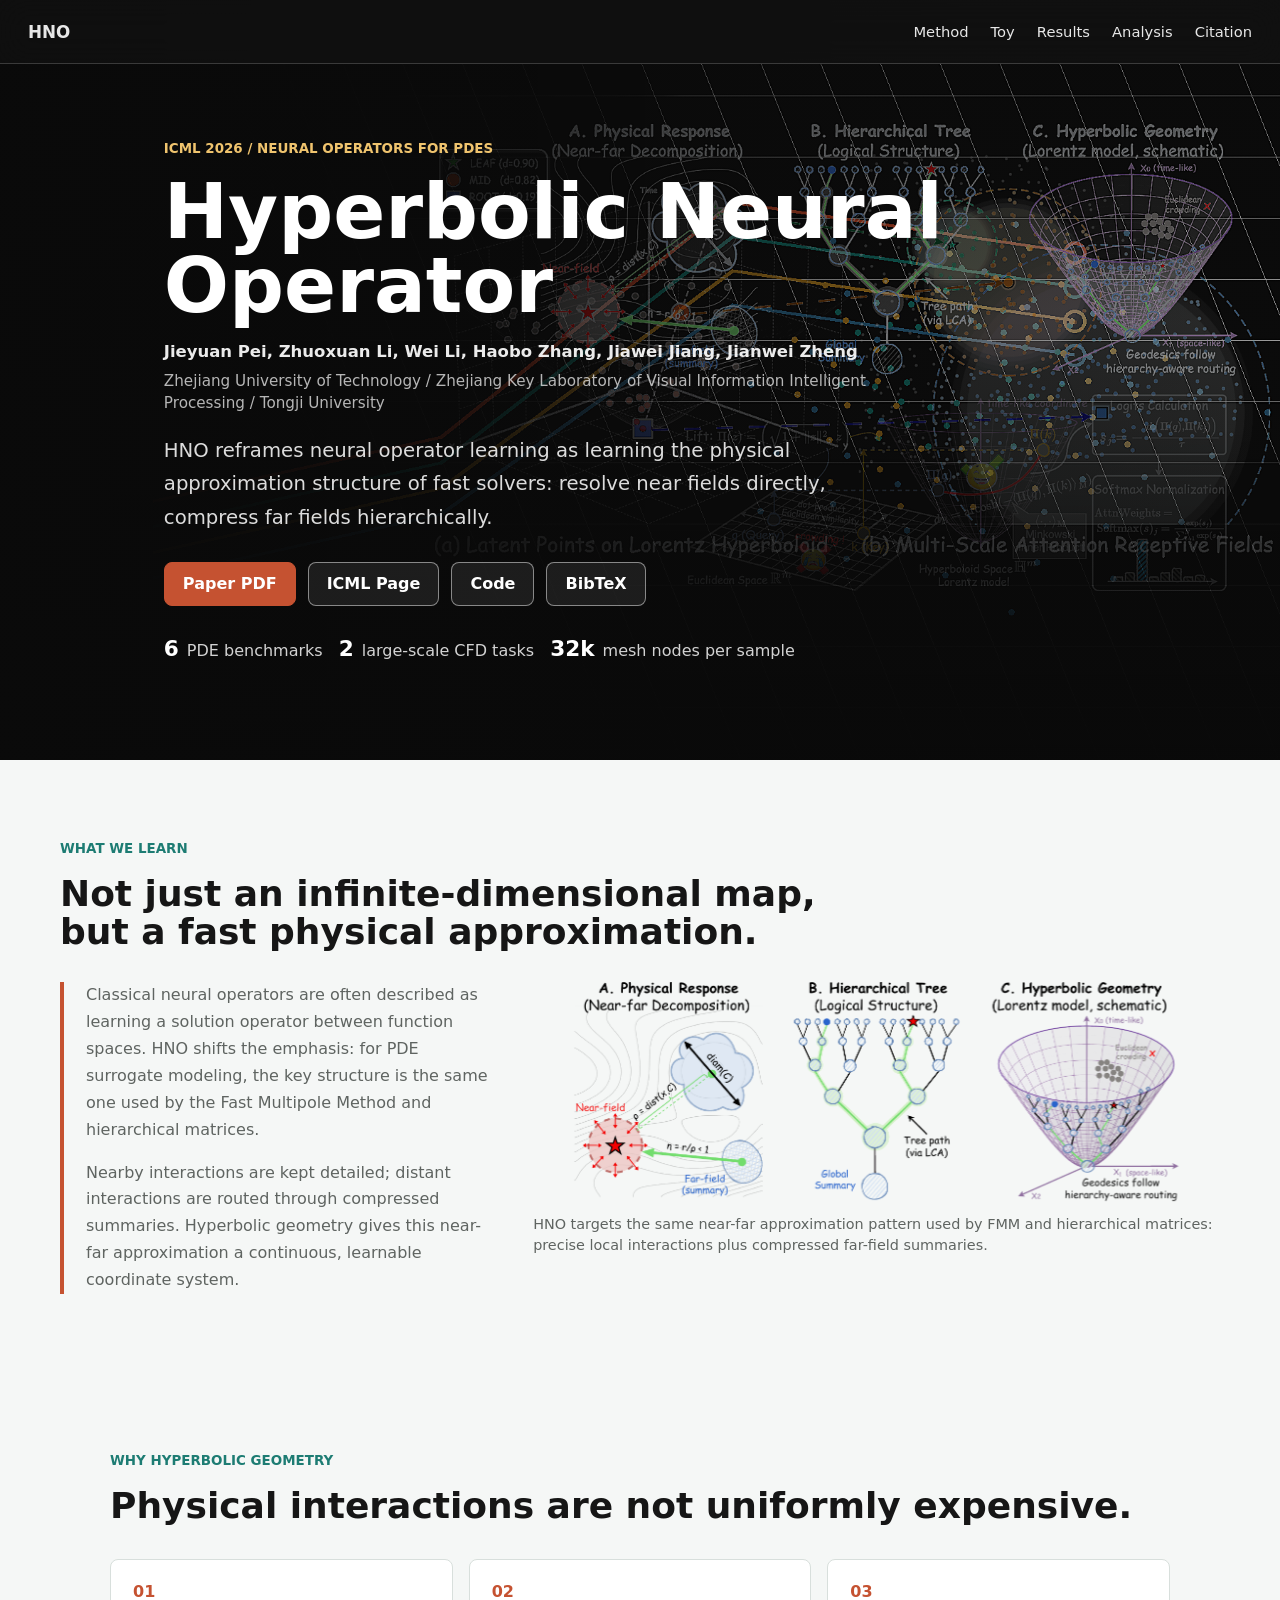
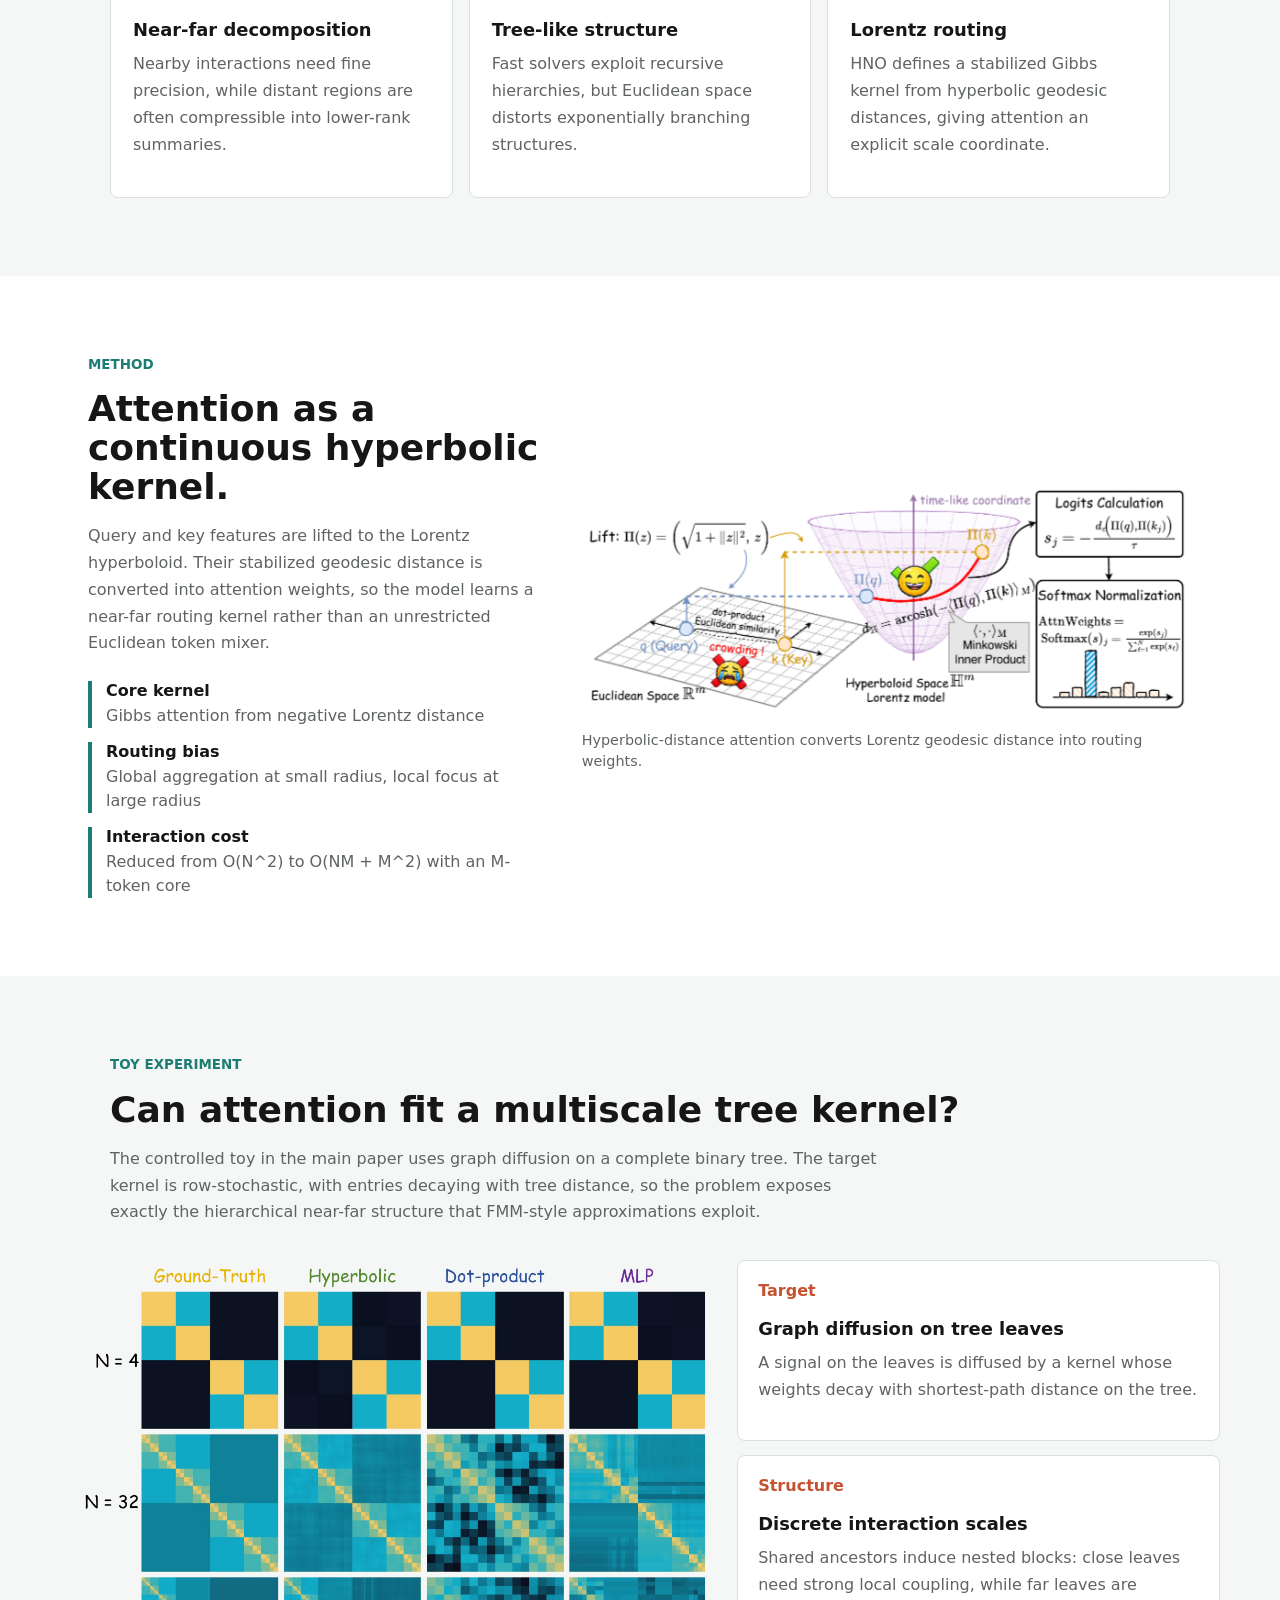
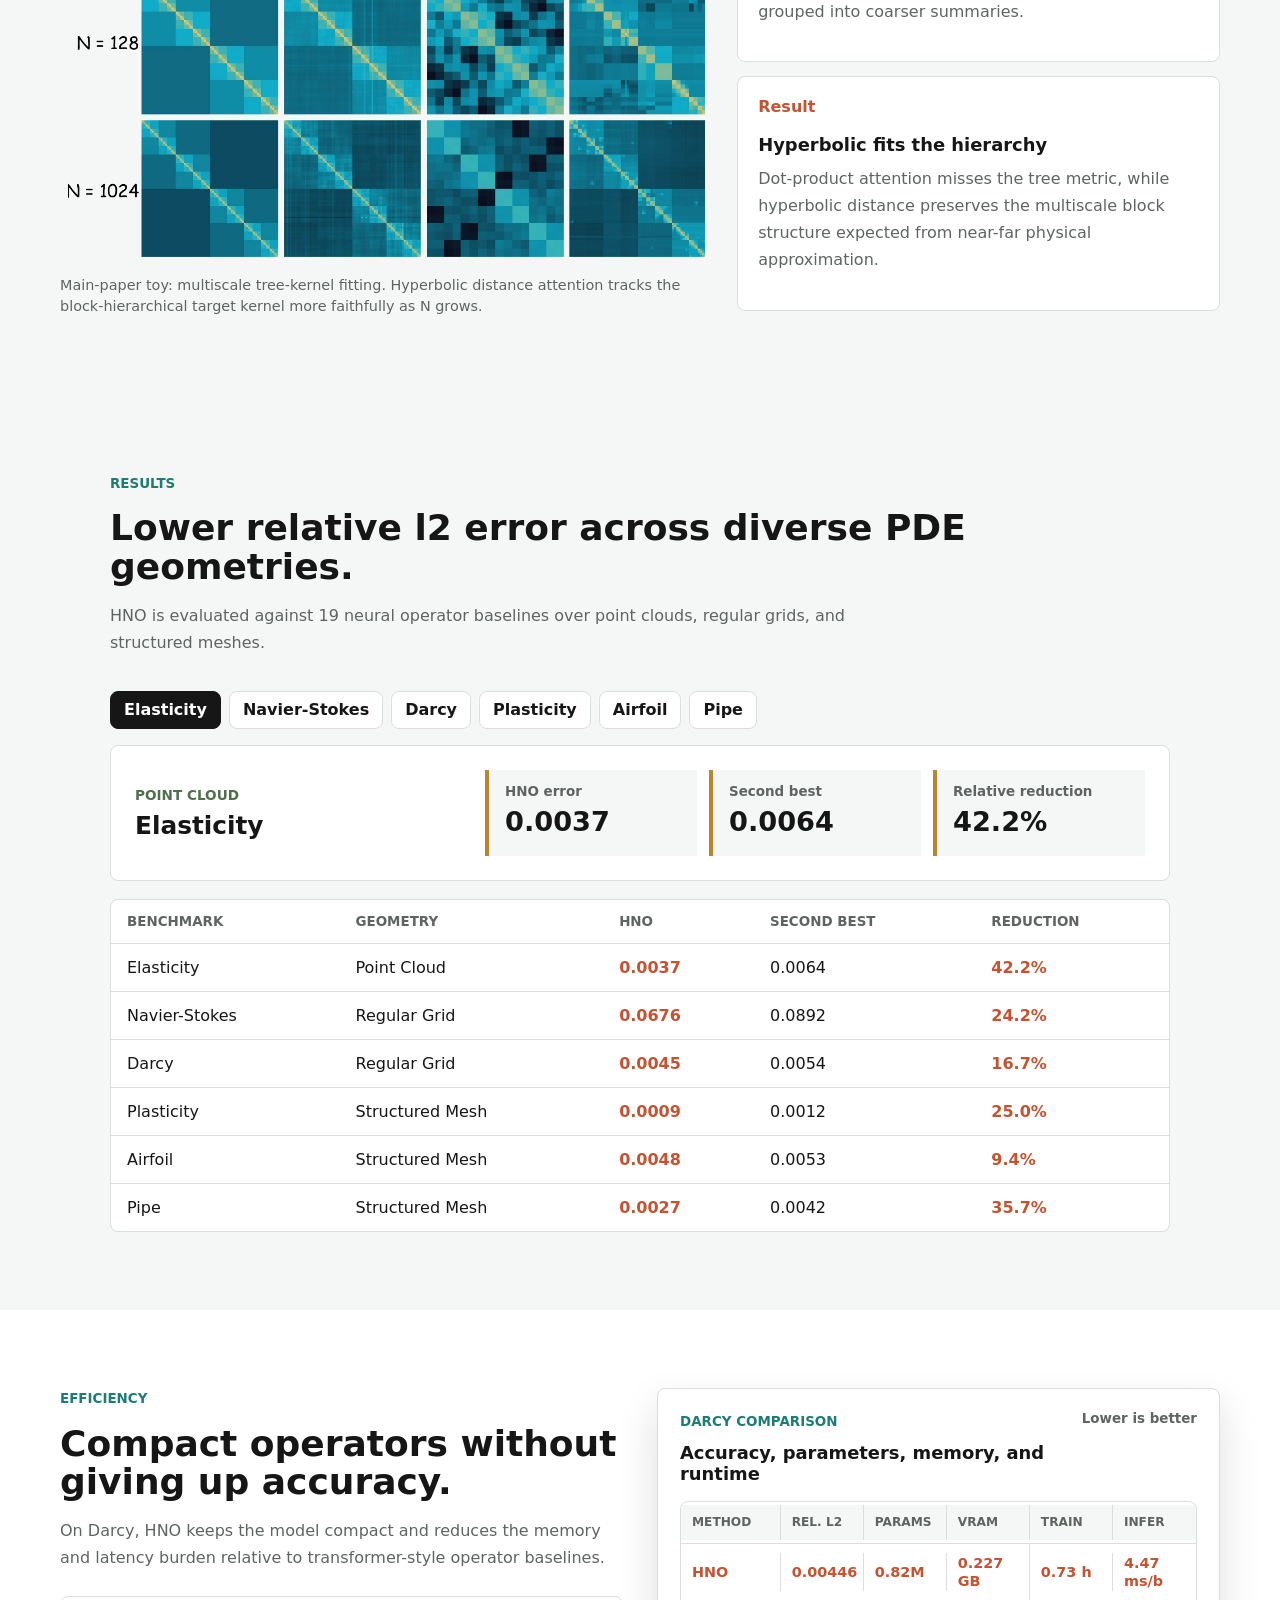
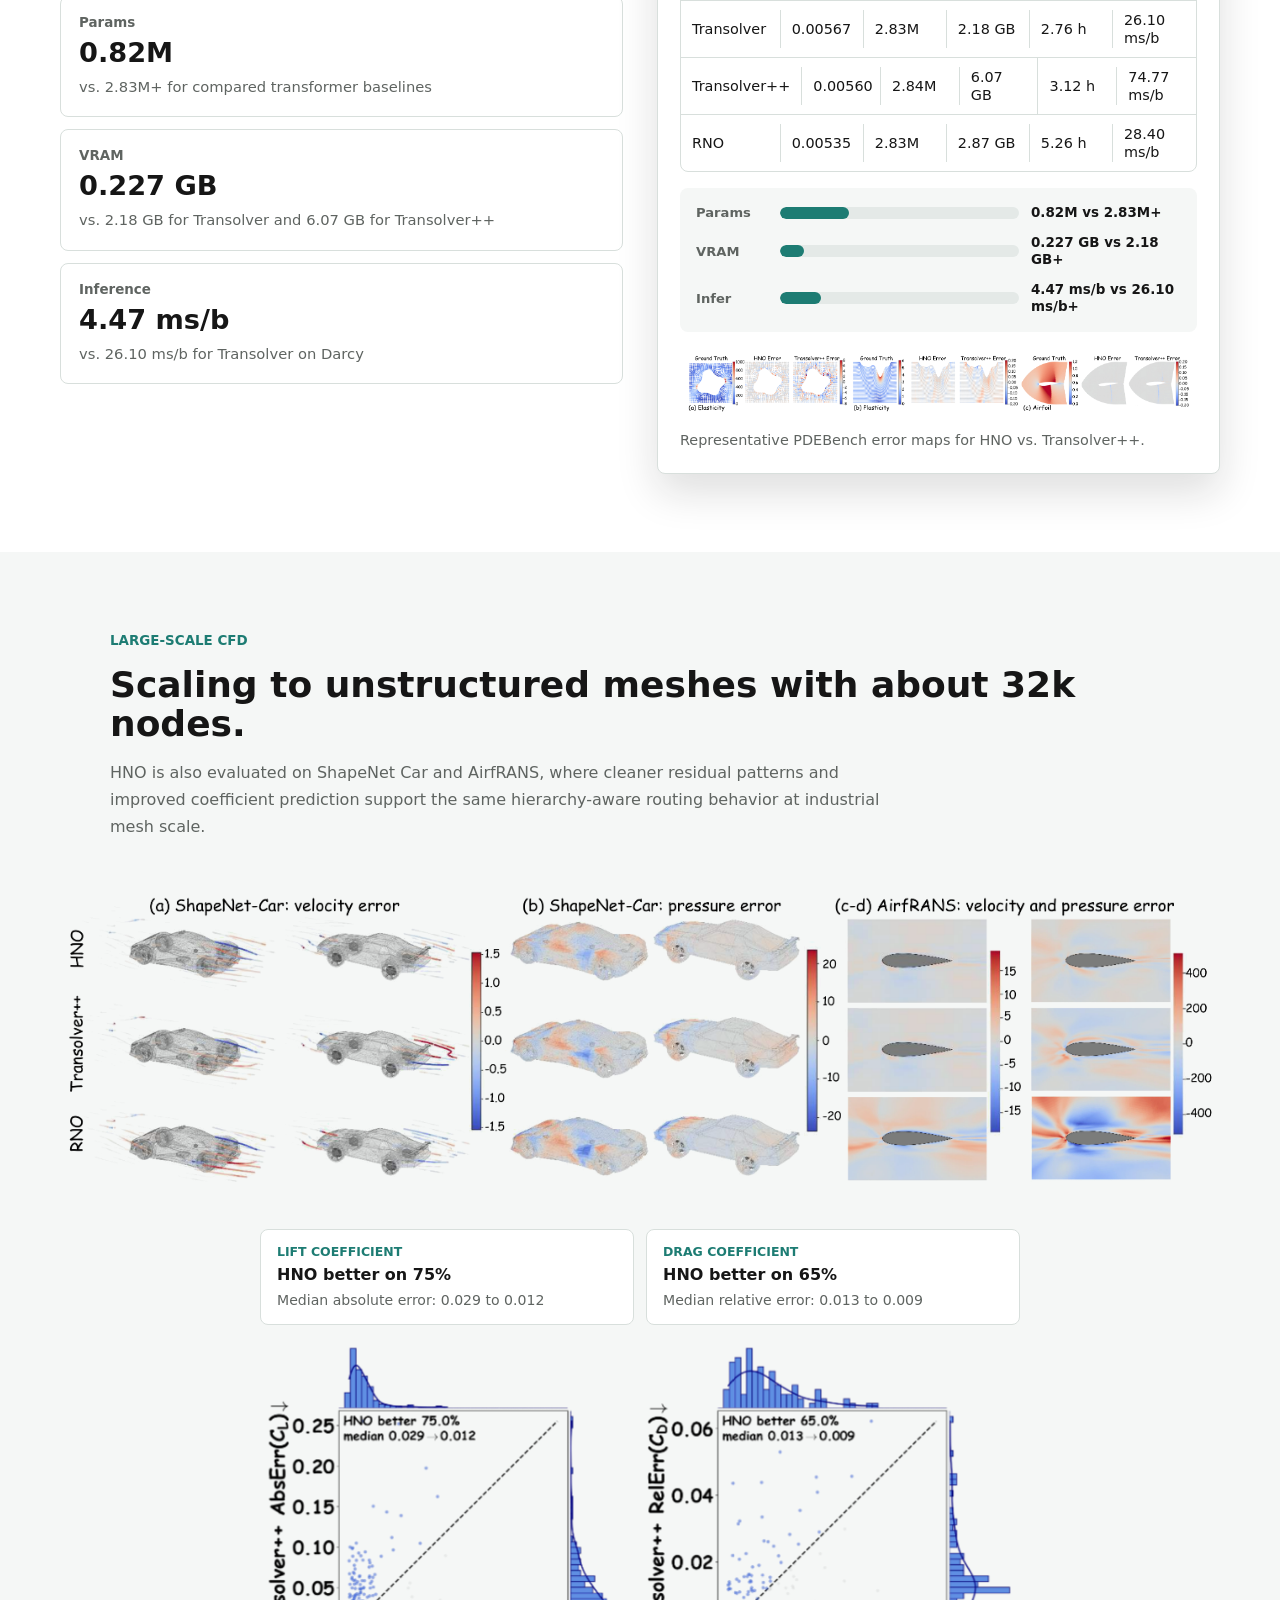
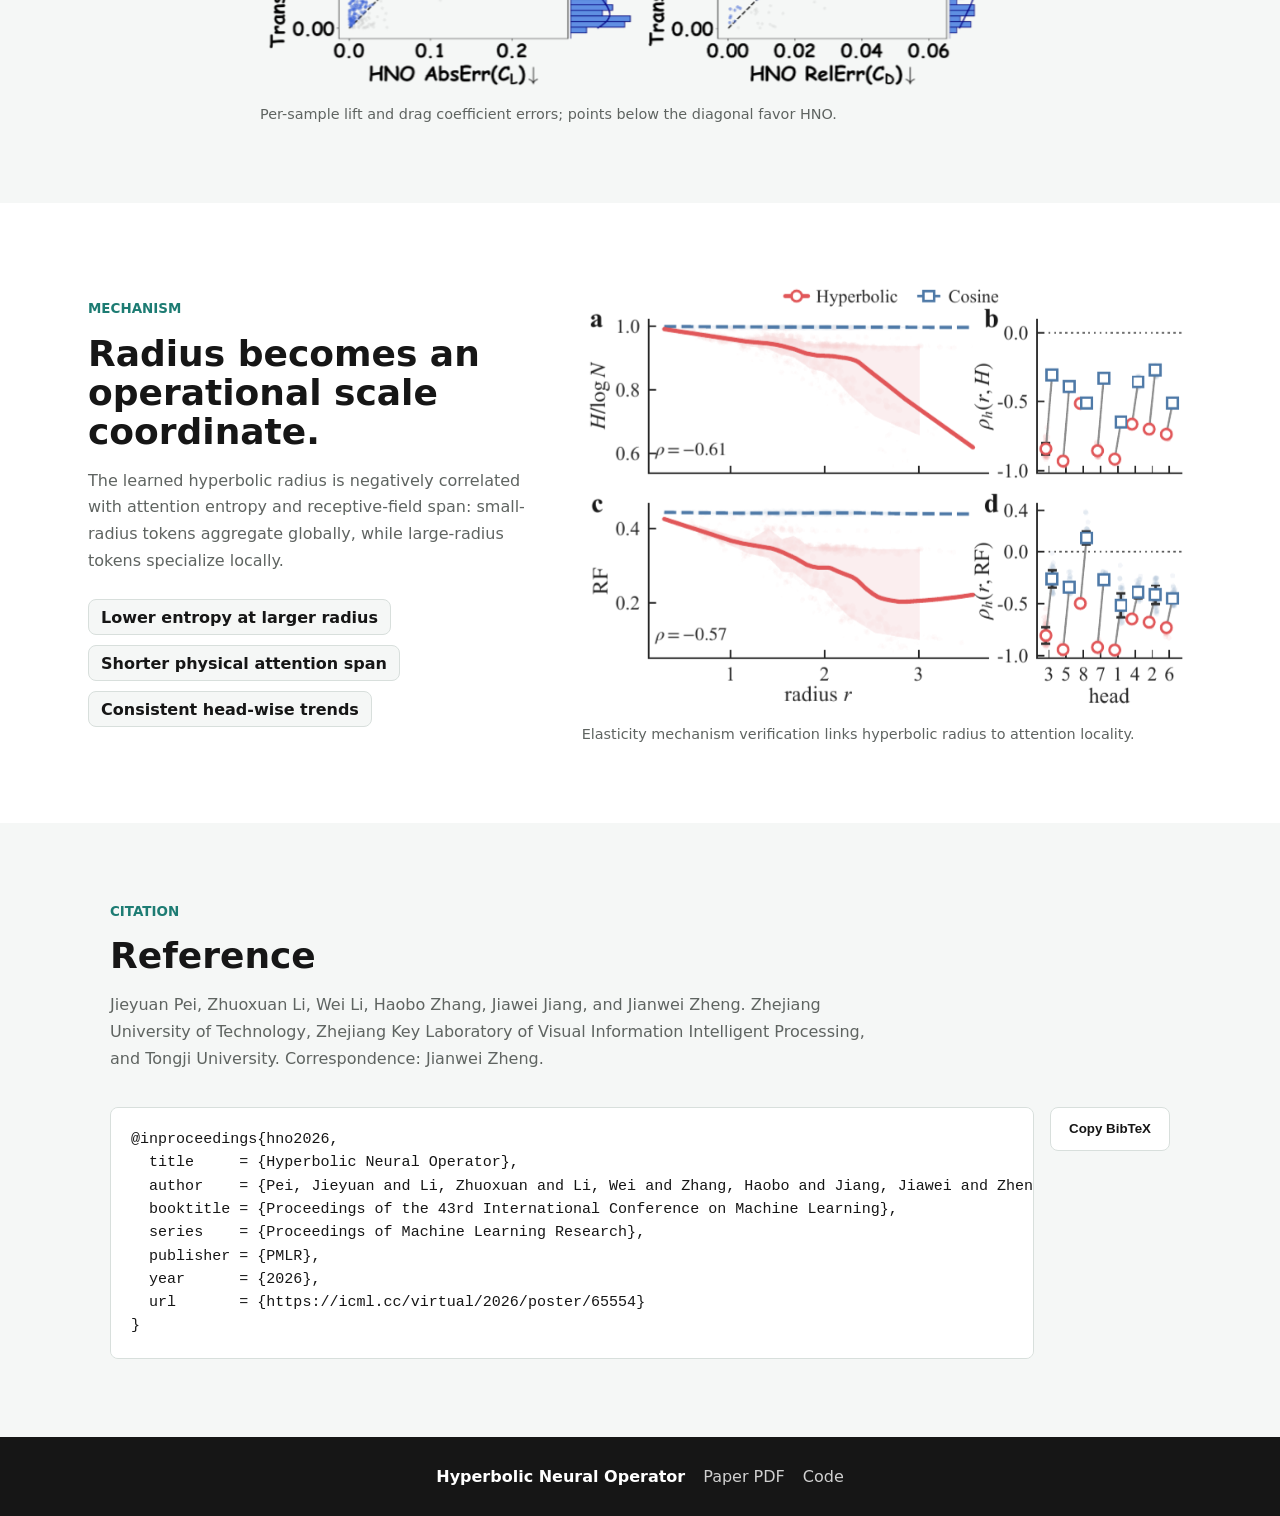
==== commit 1630bc34: "docs: add Zhejiang Key Laboratory affiliation to author block Co-Authored-By: Claude Opus 4.8 <norep" ====
--- a/docs/index.html
+++ b/docs/index.html
@@ -33,7 +33,7 @@
             Jieyuan Pei, Zhuoxuan Li, Wei Li, Haobo Zhang, Jiawei Jiang, Jianwei Zheng
           </p>
           <p class="hero-affiliations">
-            Zhejiang University of Technology / Tongji University
+            Zhejiang University of Technology / Zhejiang Key Laboratory of Visual Information Intelligent Processing / Tongji University
           </p>
           <p class="hero-lede">
             HNO reframes neural operator learning as learning the physical
@@ -385,7 +385,7 @@
           <h2>Reference</h2>
           <p>
             Jieyuan Pei, Zhuoxuan Li, Wei Li, Haobo Zhang, Jiawei Jiang, and Jianwei Zheng.
-            Zhejiang University of Technology and Tongji University.
+            Zhejiang University of Technology, Zhejiang Key Laboratory of Visual Information Intelligent Processing, and Tongji University.
             Correspondence: Jianwei Zheng.
           </p>
         </div>
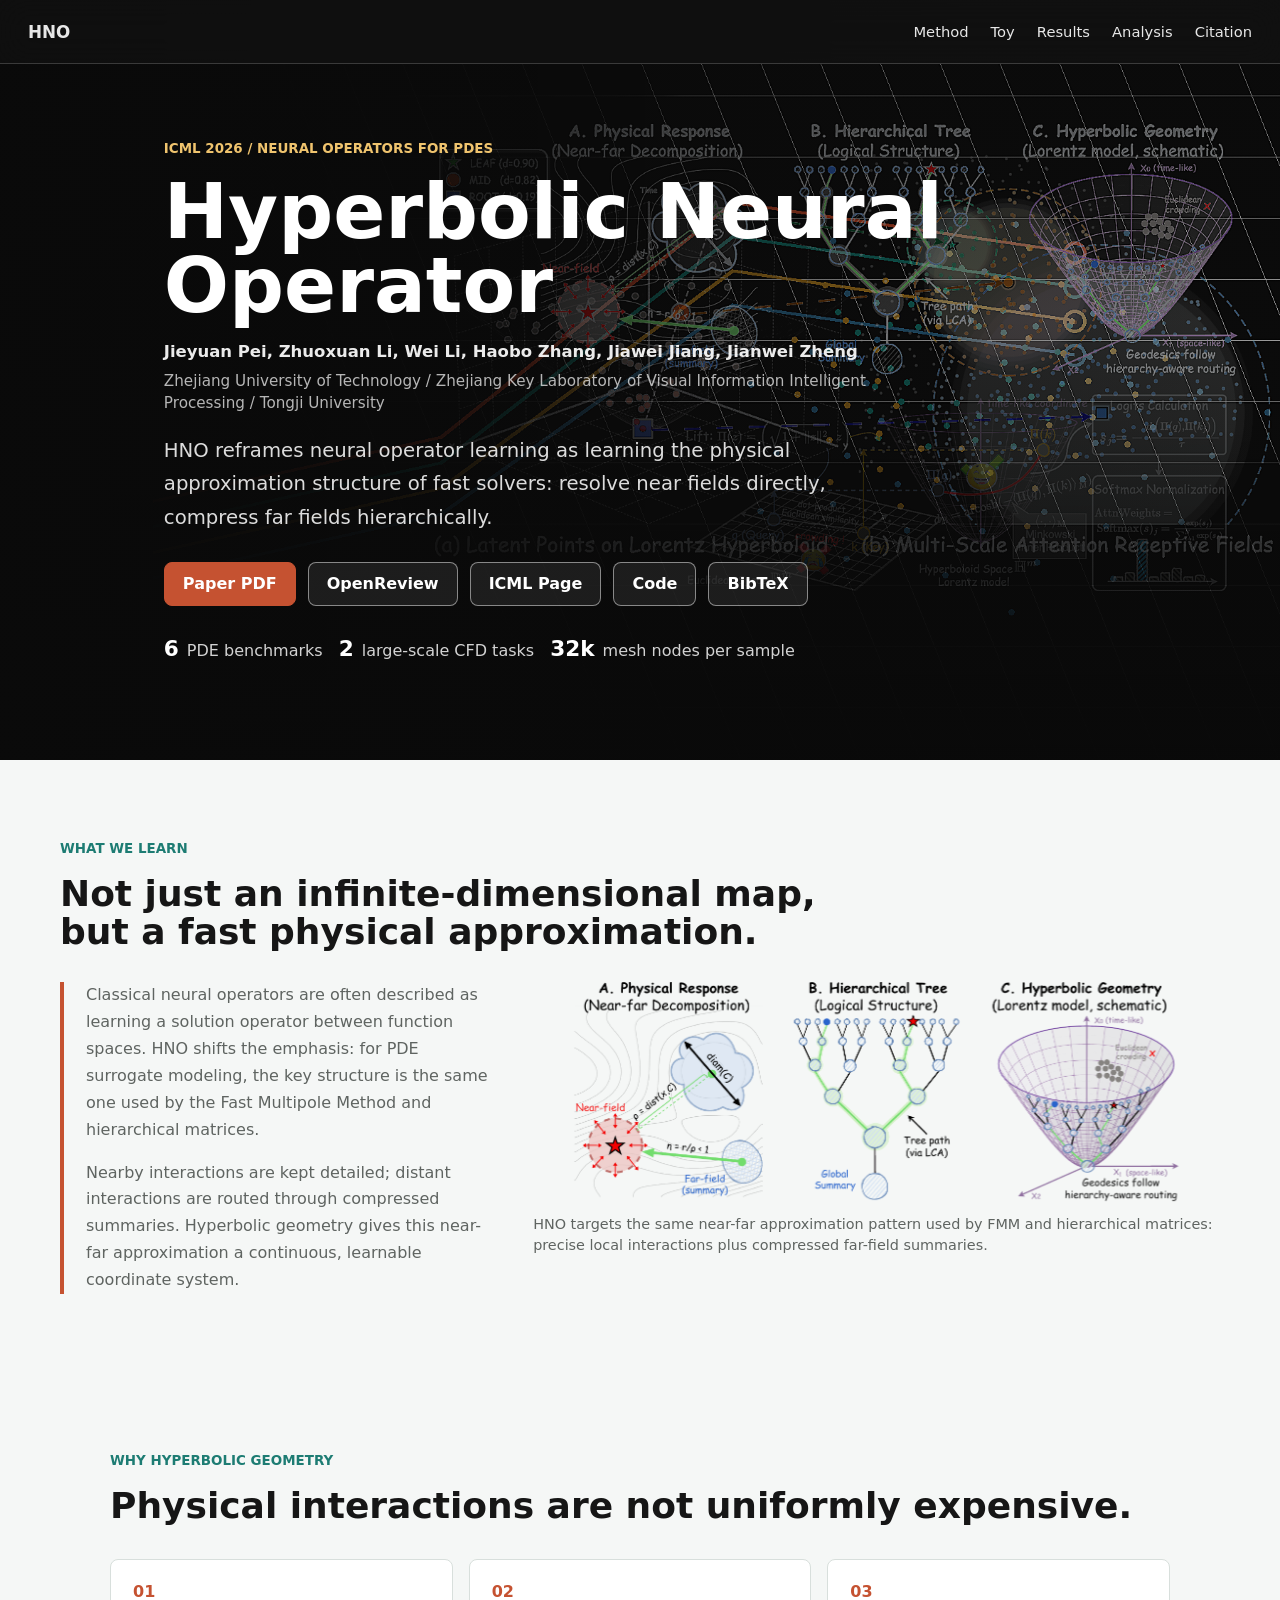
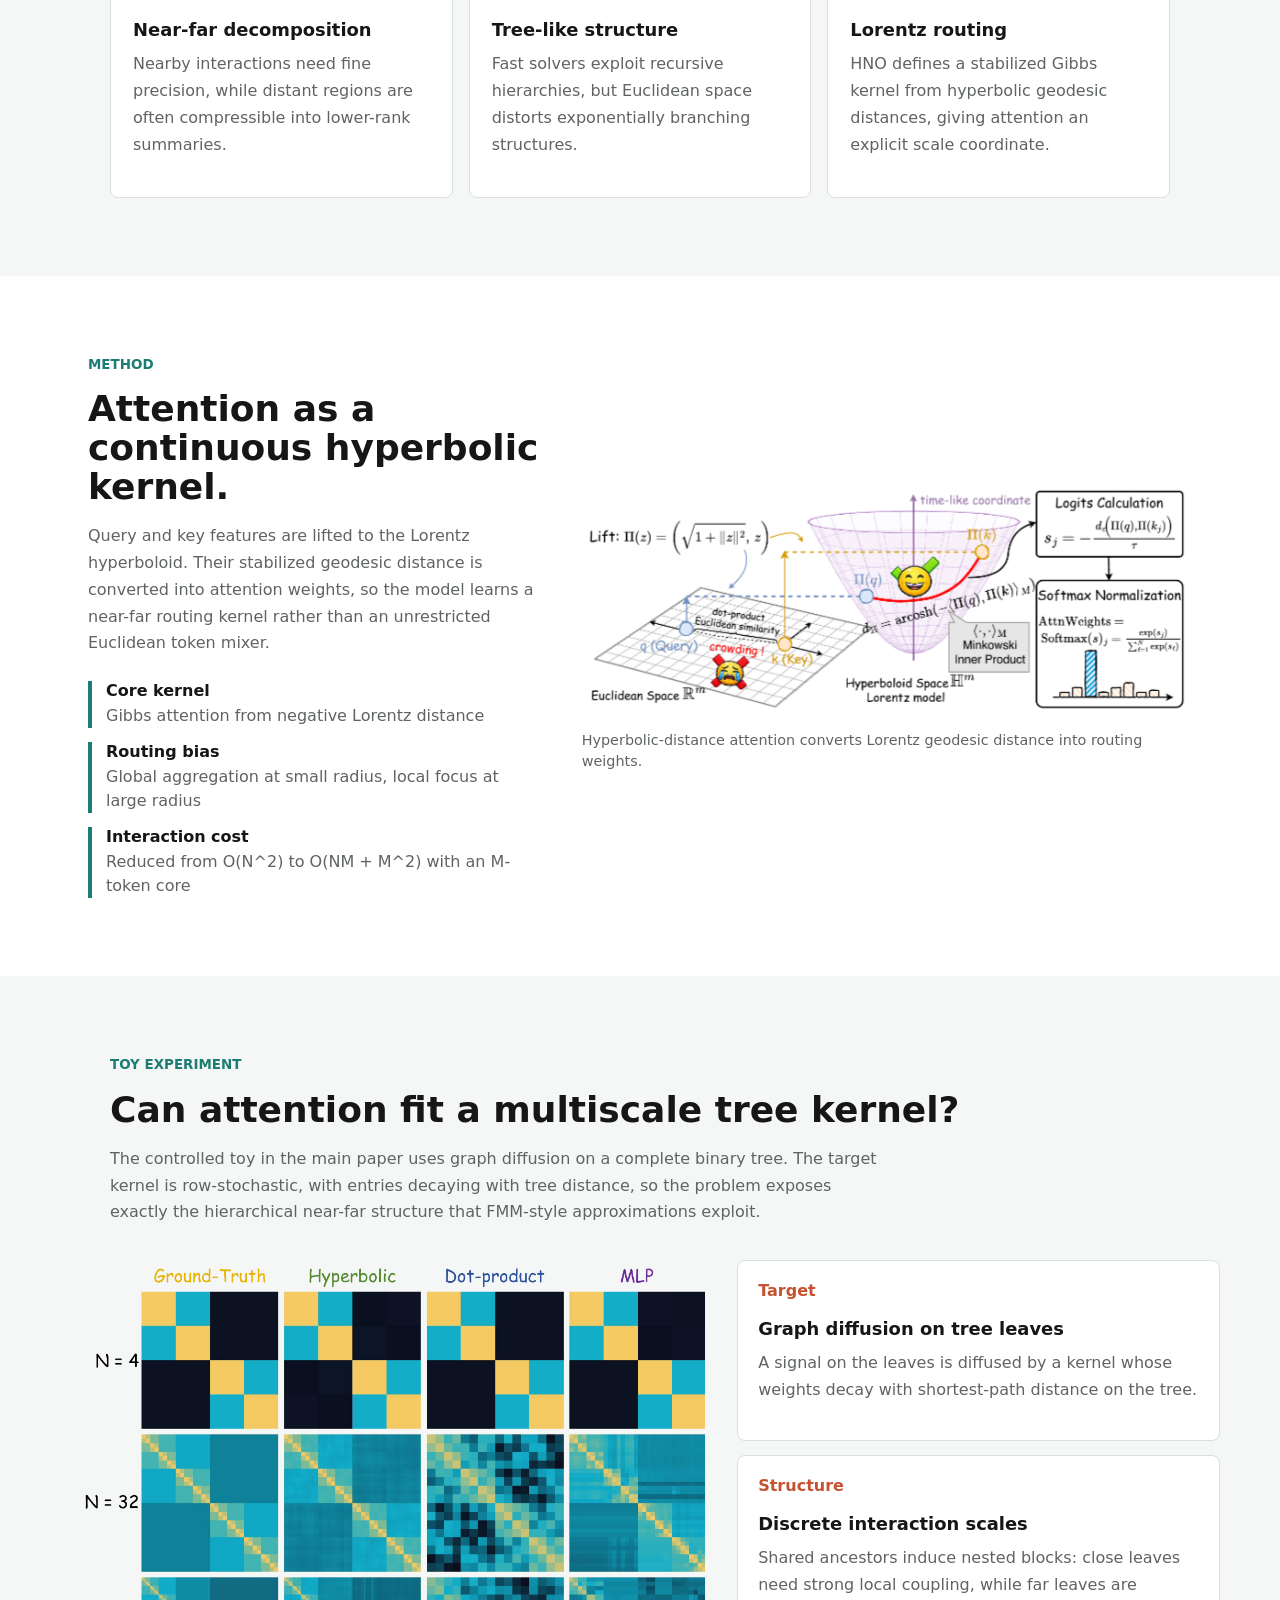
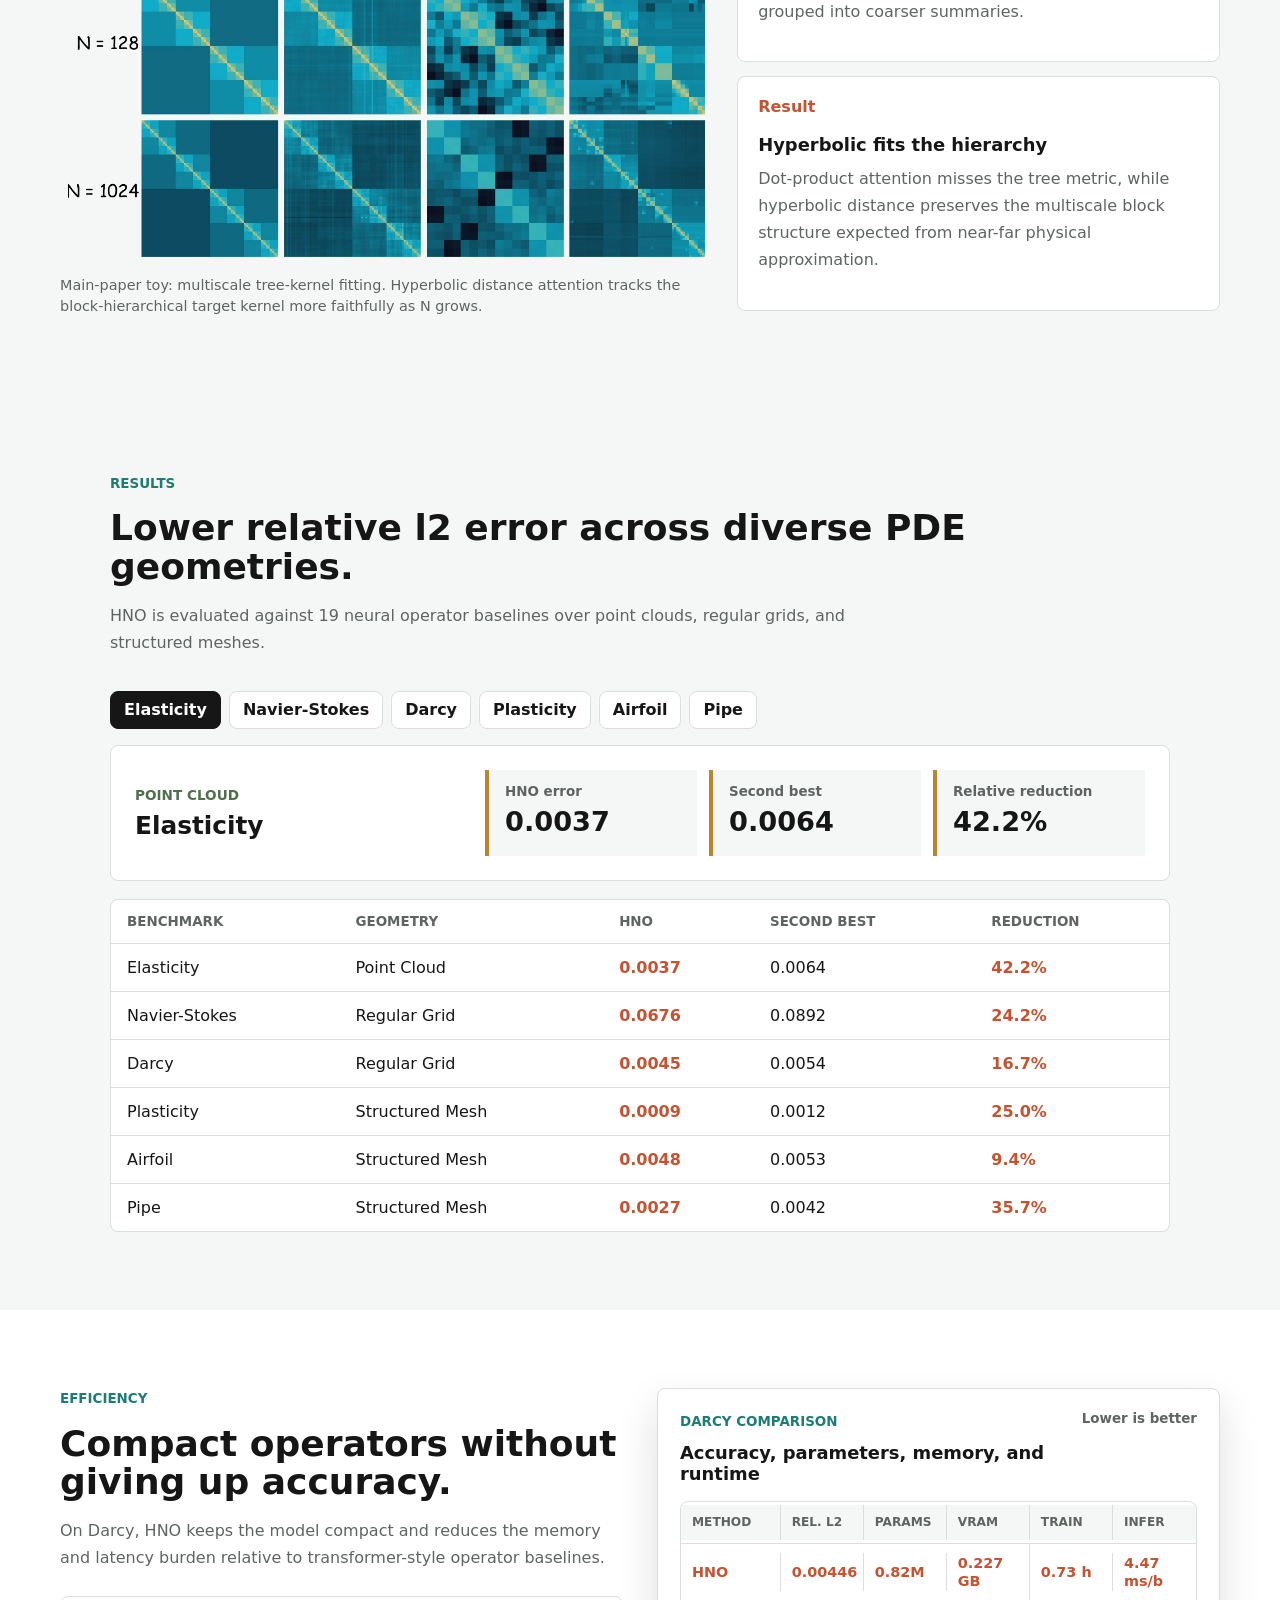
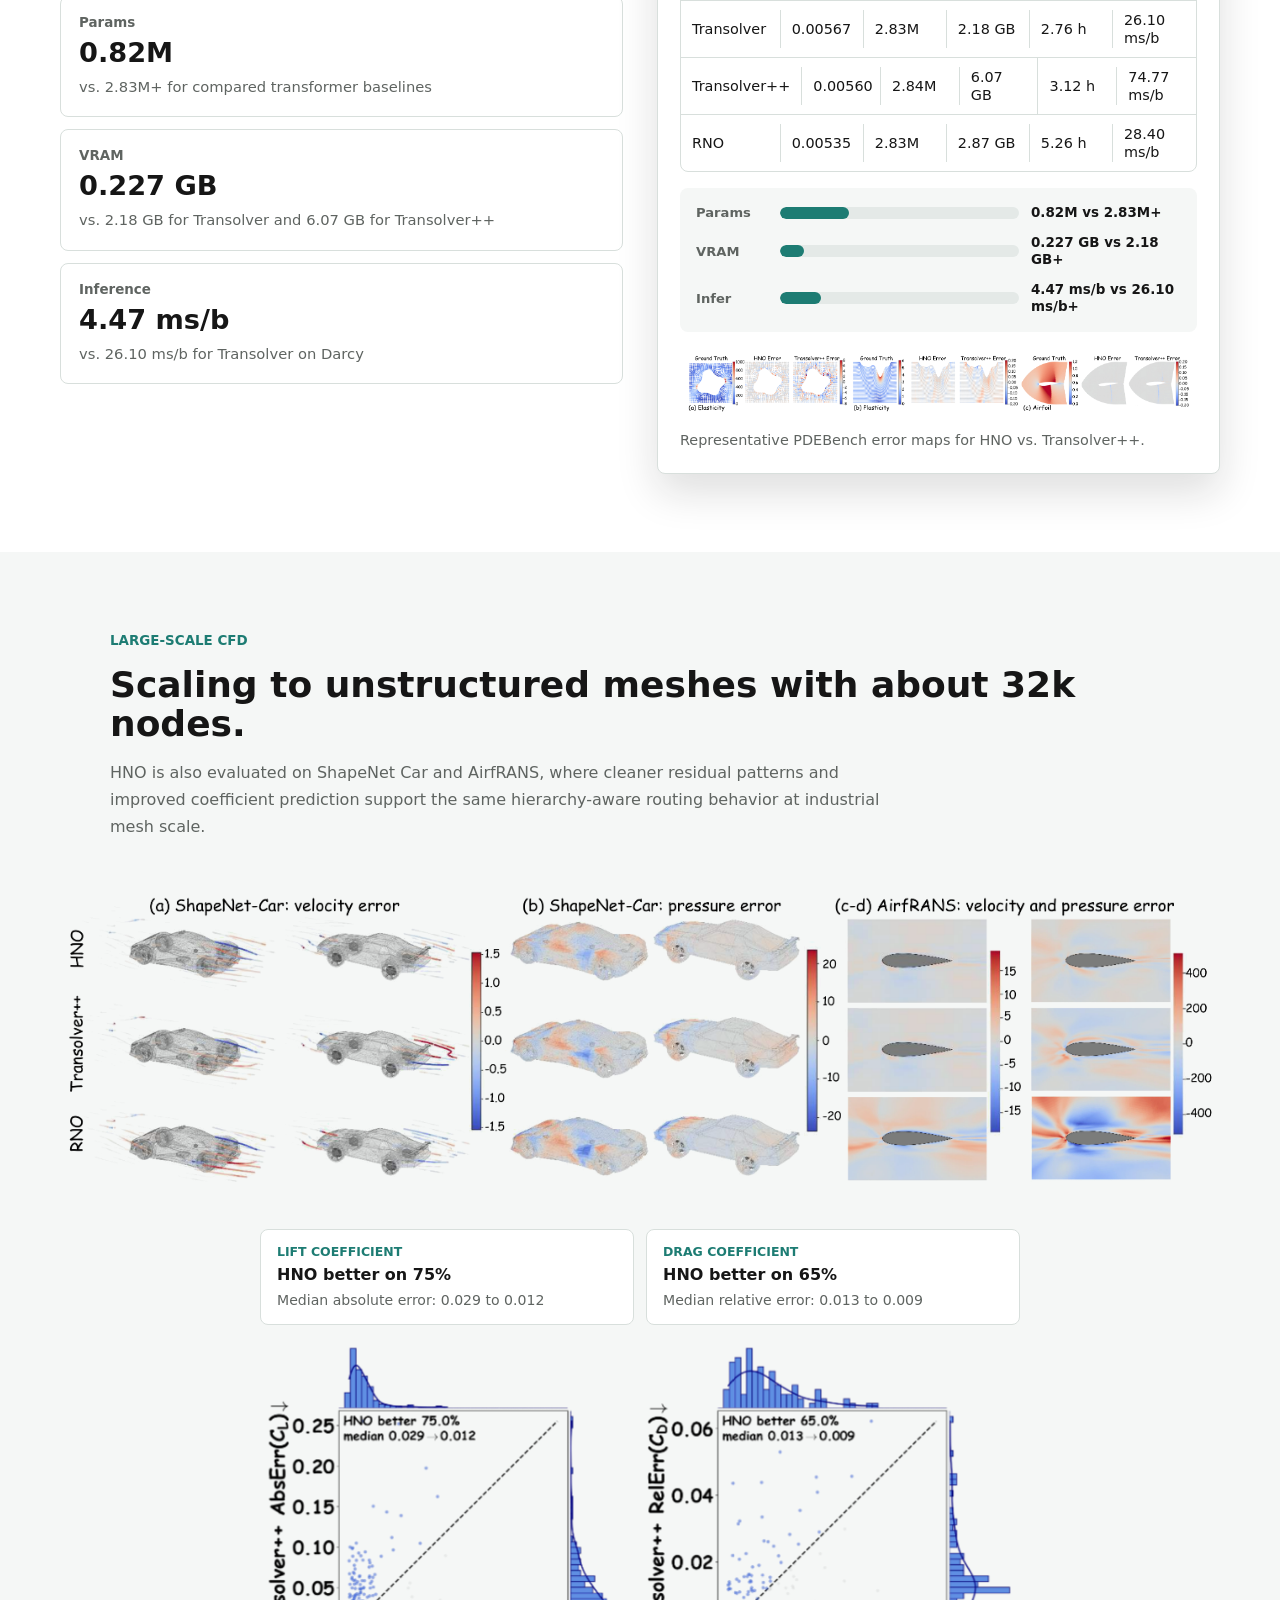
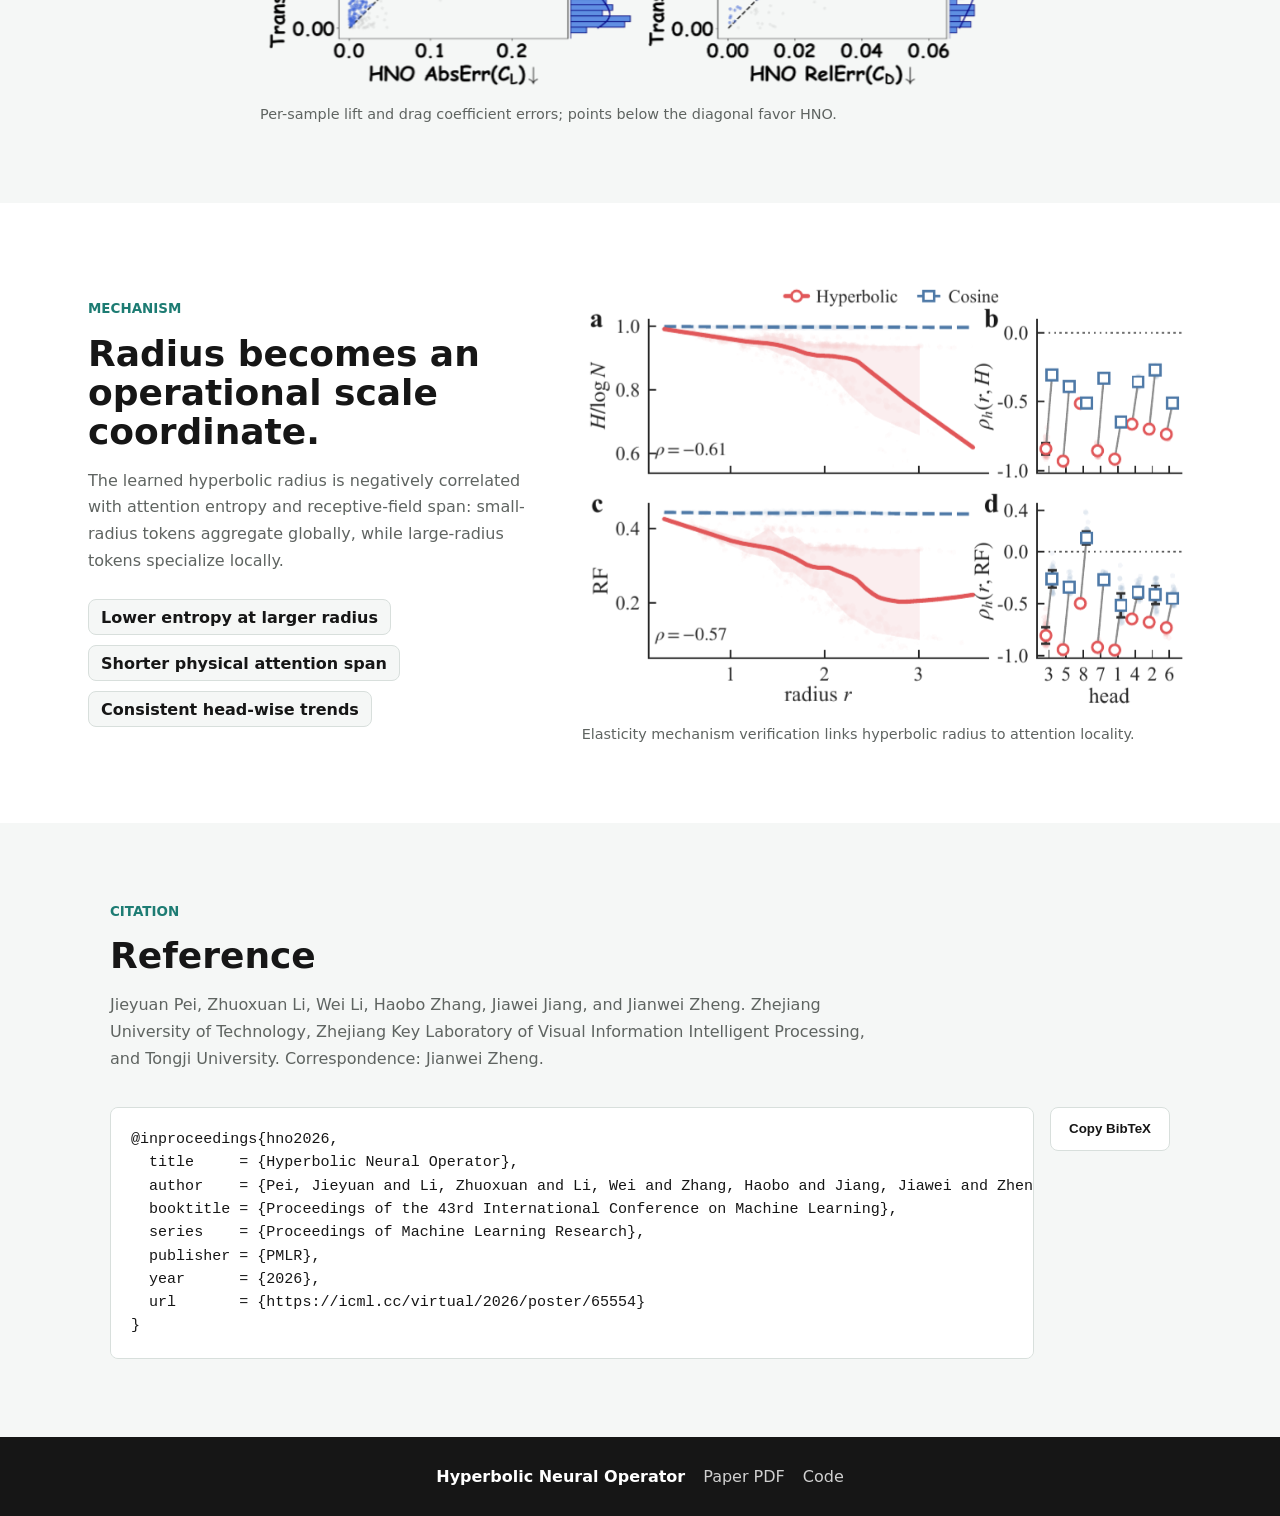
==== commit 4ddd3984: "docs: point Paper PDF at the official OpenReview copy The camera-ready is hosted by the venue, so li" ====
--- a/docs/index.html
+++ b/docs/index.html
@@ -41,7 +41,8 @@
             directly, compress far fields hierarchically.
           </p>
           <div class="hero-actions" aria-label="Project links">
-            <a class="button primary" href="assets/paper.pdf">Paper PDF</a>
+            <a class="button primary" href="https://openreview.net/pdf?id=CUQwYTTNu8">Paper PDF</a>
+            <a class="button secondary" href="https://openreview.net/forum?id=CUQwYTTNu8">OpenReview</a>
             <a class="button secondary" href="https://icml.cc/virtual/2026/poster/65554">ICML Page</a>
             <a class="button secondary" href="https://github.com/GuobaPei/Hyperbolic-Neural-Operator">Code</a>
             <a class="button secondary" href="#citation">BibTeX</a>
@@ -406,7 +407,7 @@
 
     <footer class="site-footer">
       <span>Hyperbolic Neural Operator</span>
-      <a href="assets/paper.pdf">Paper PDF</a>
+      <a href="https://openreview.net/pdf?id=CUQwYTTNu8">Paper PDF</a>
       <a href="https://github.com/GuobaPei/Hyperbolic-Neural-Operator">Code</a>
     </footer>
 
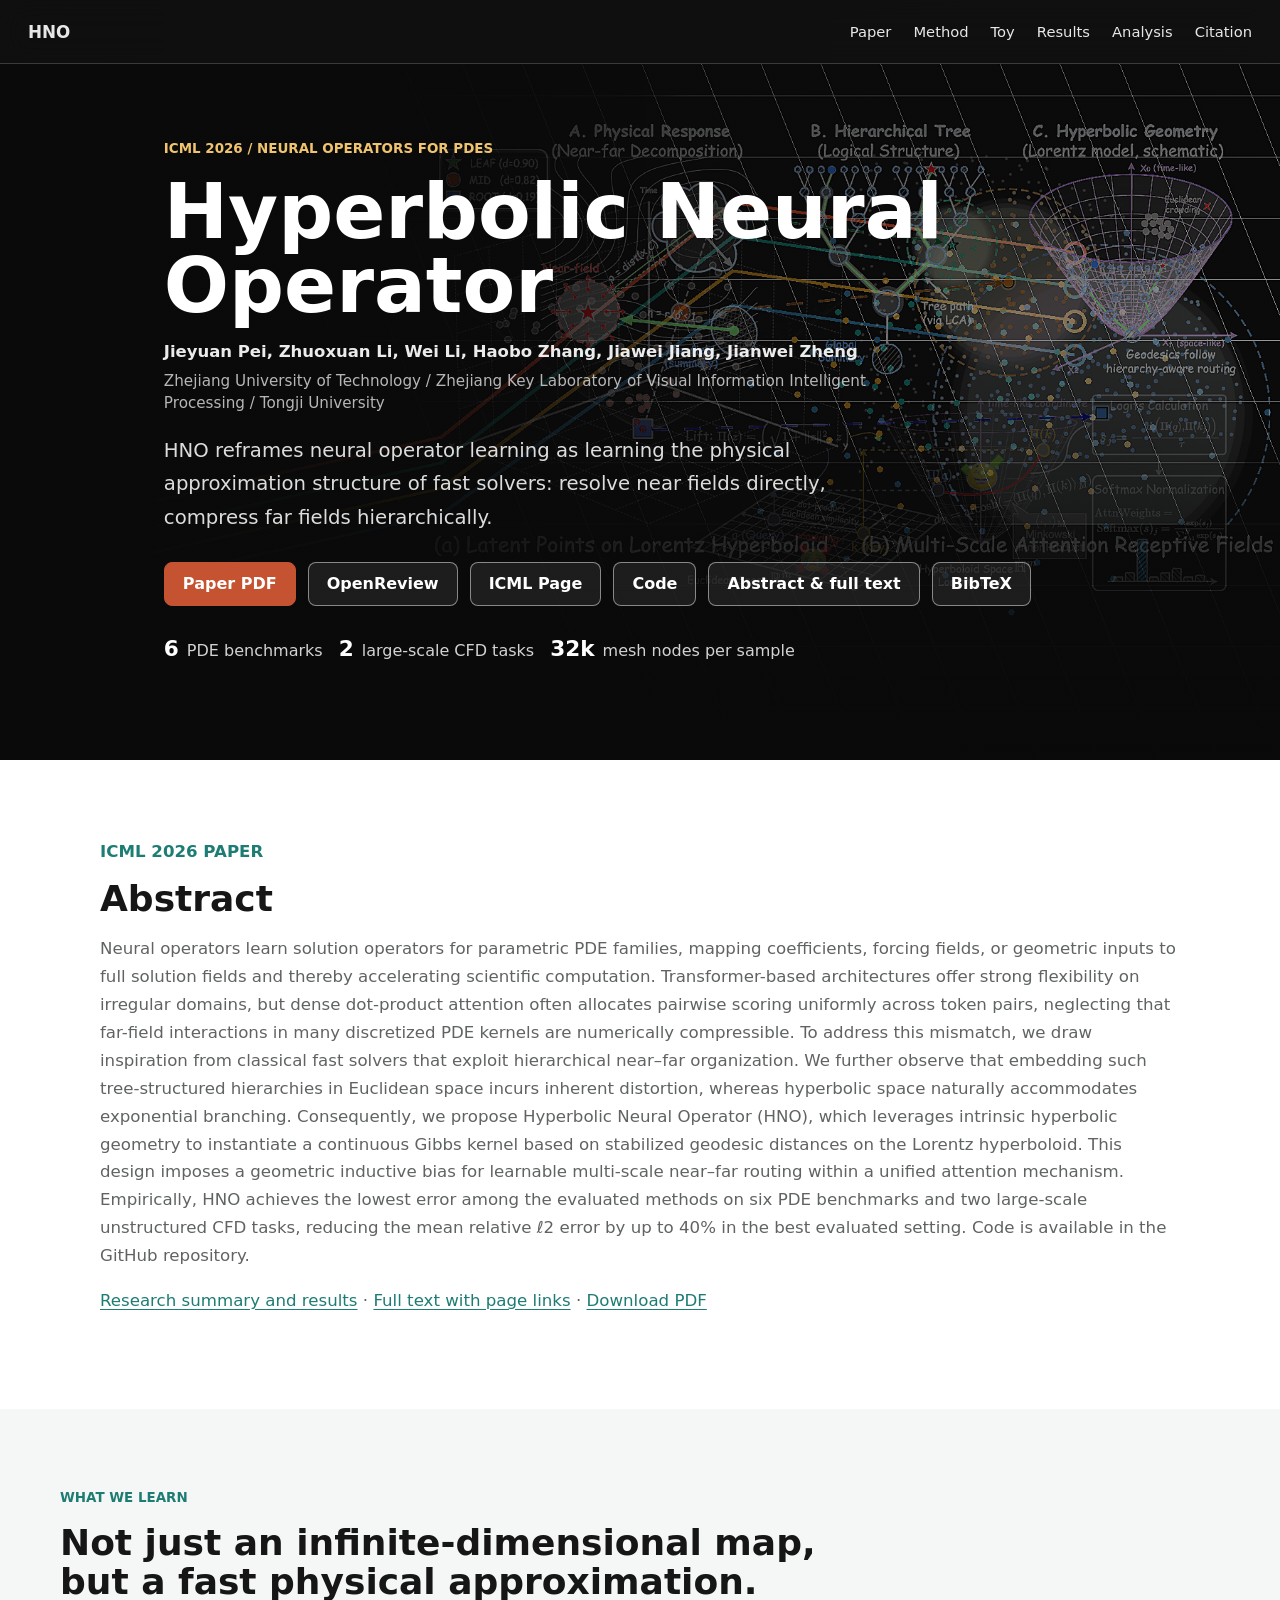
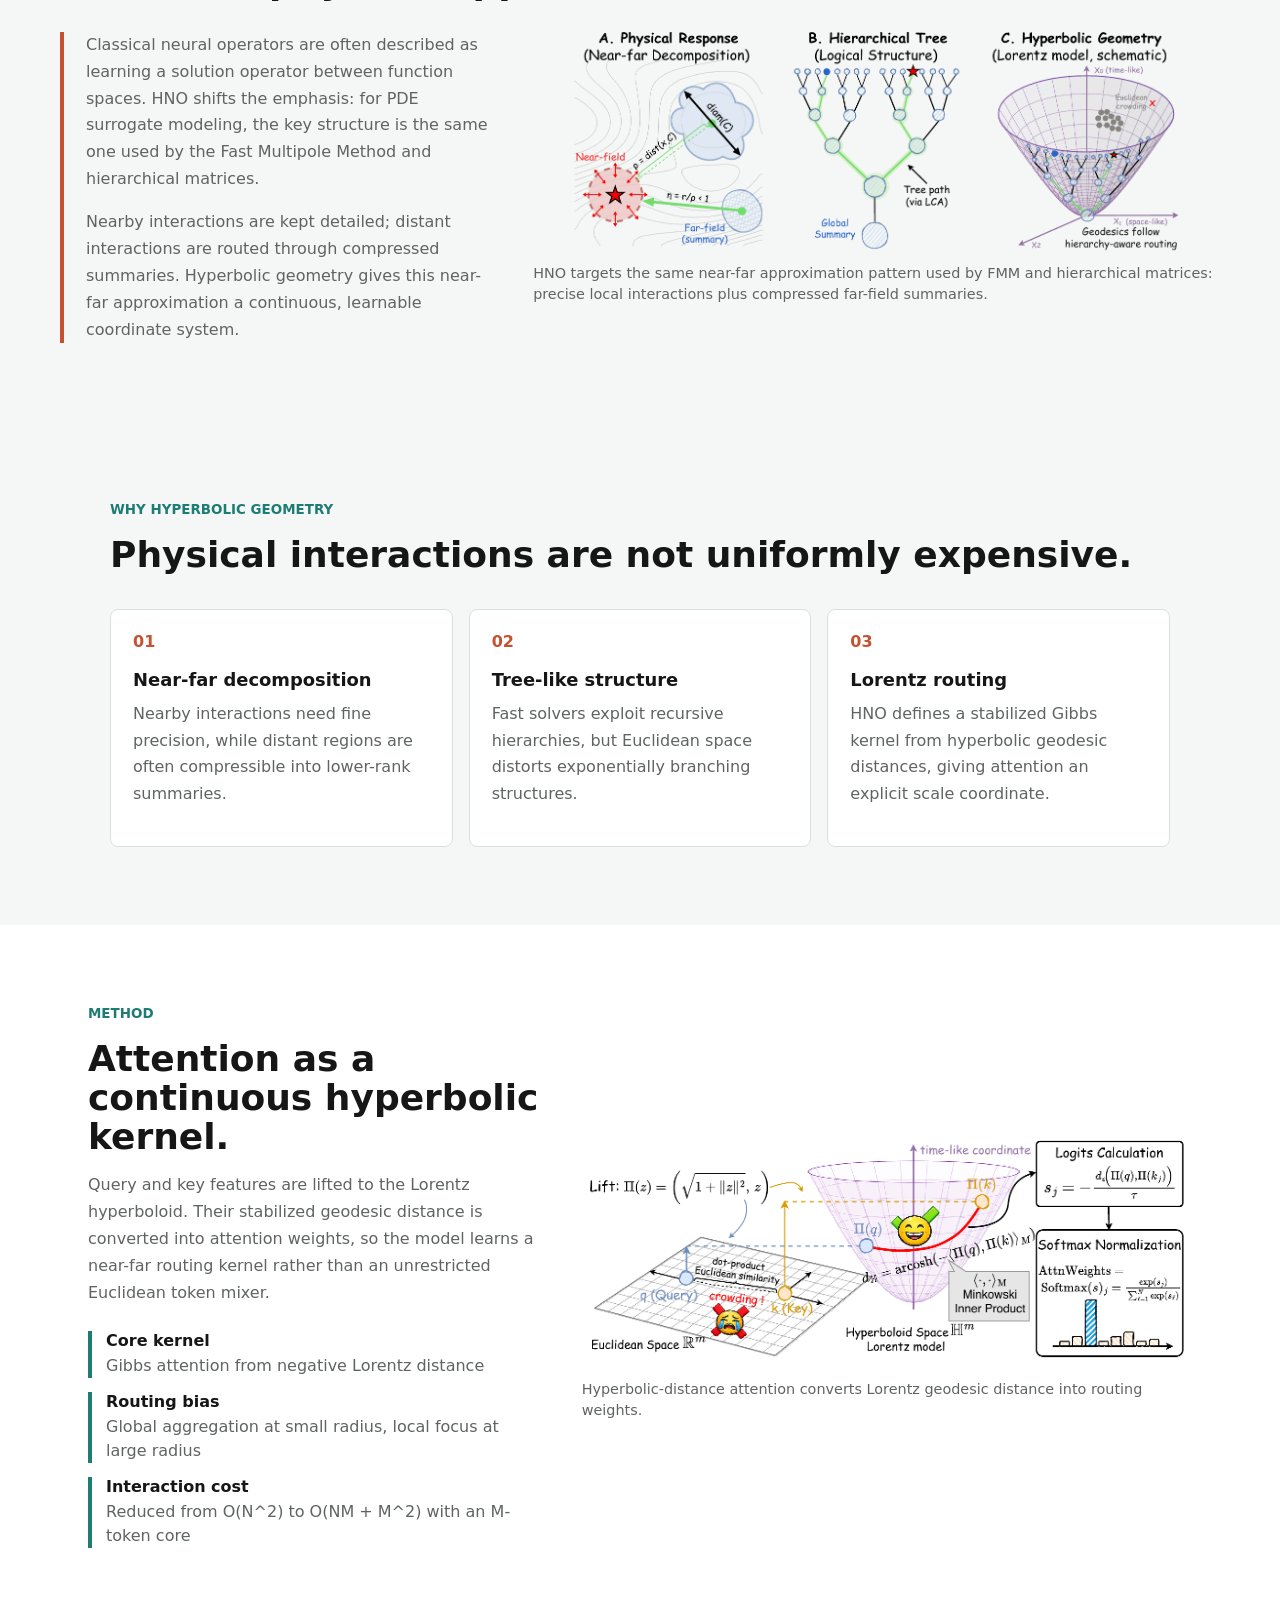
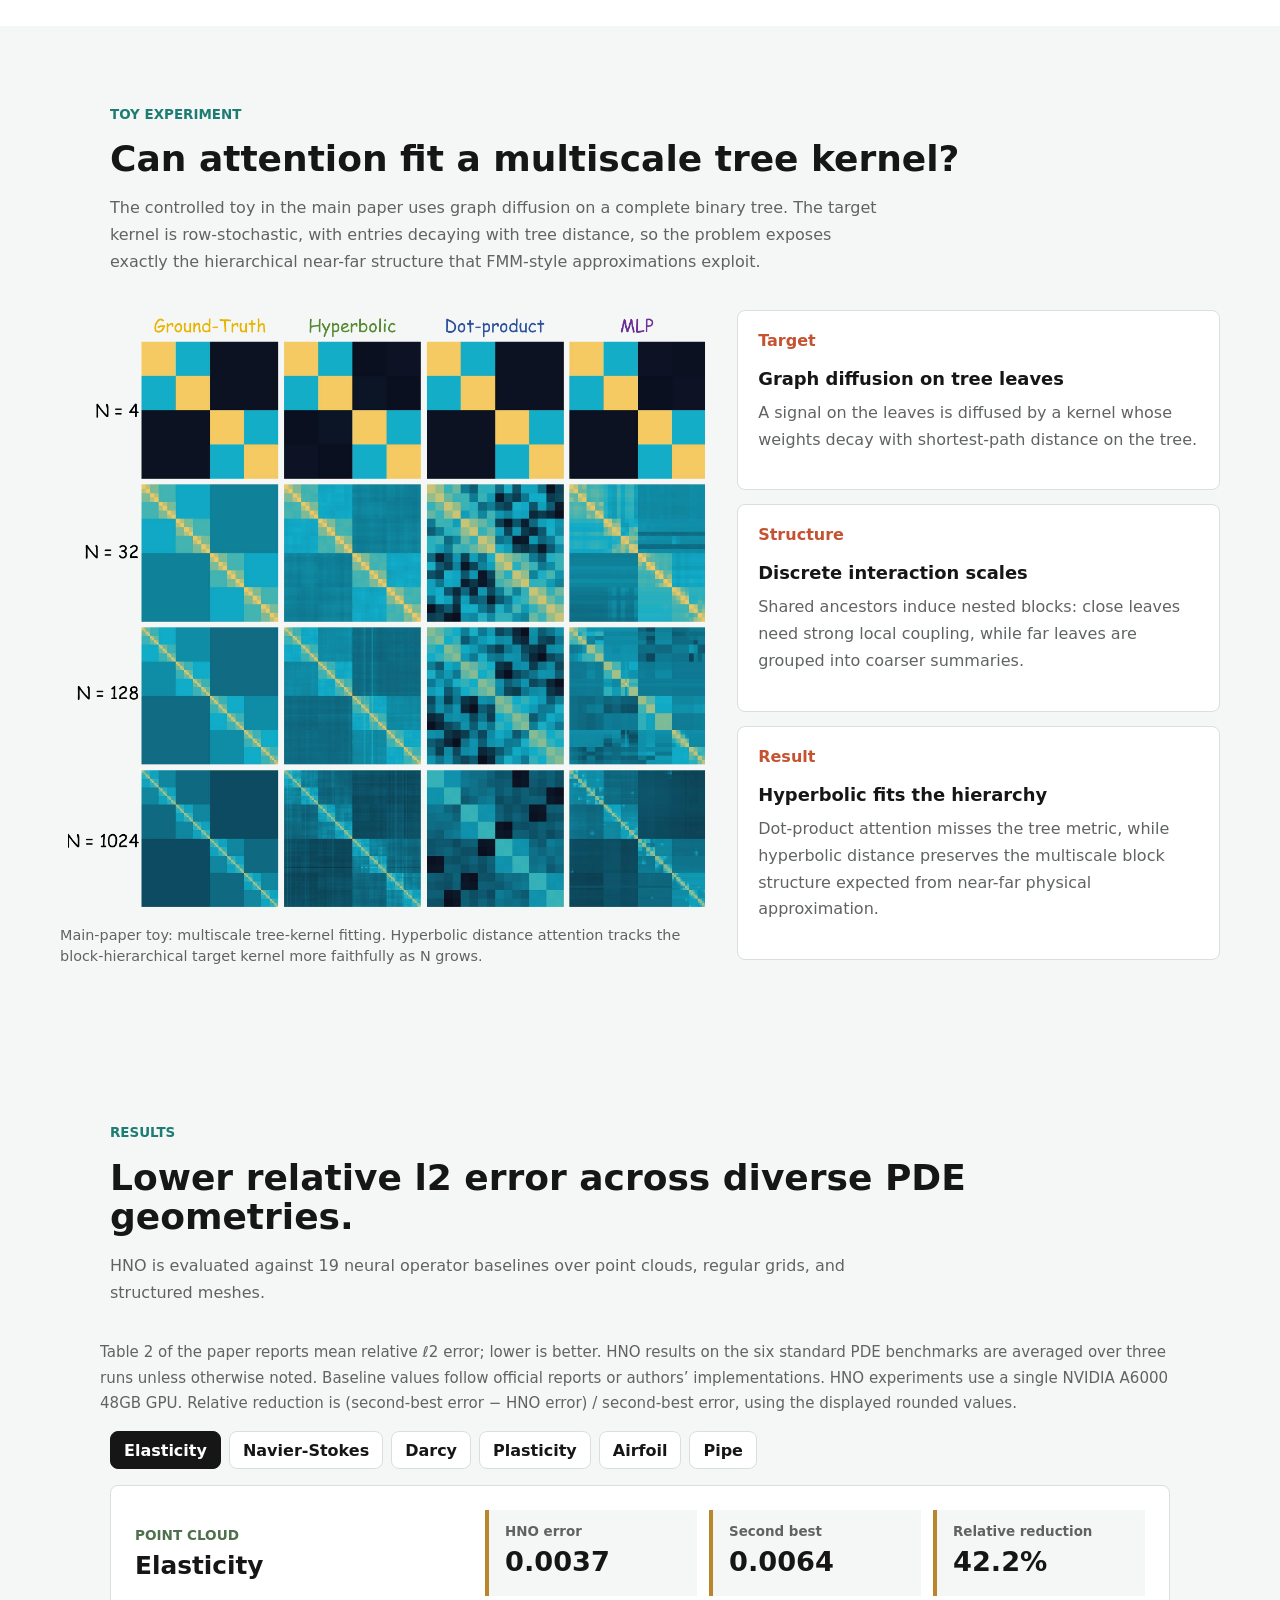
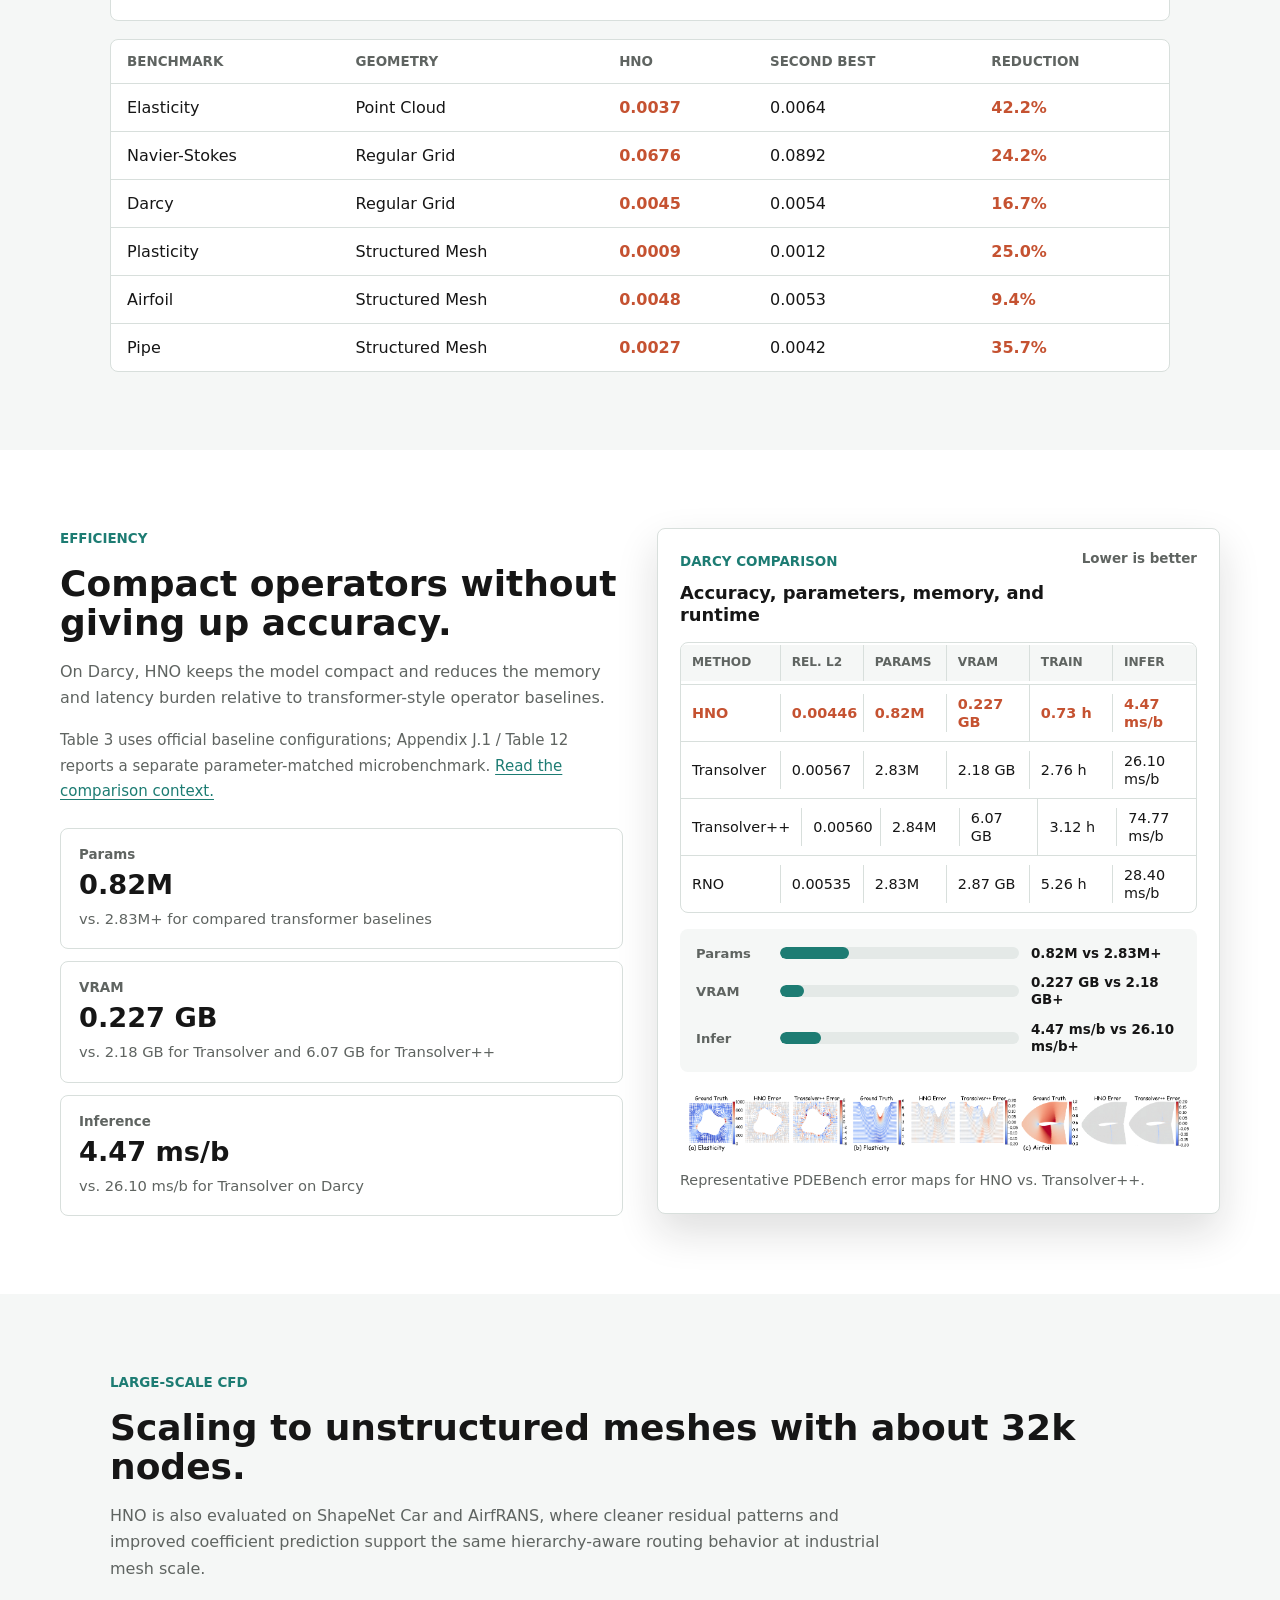
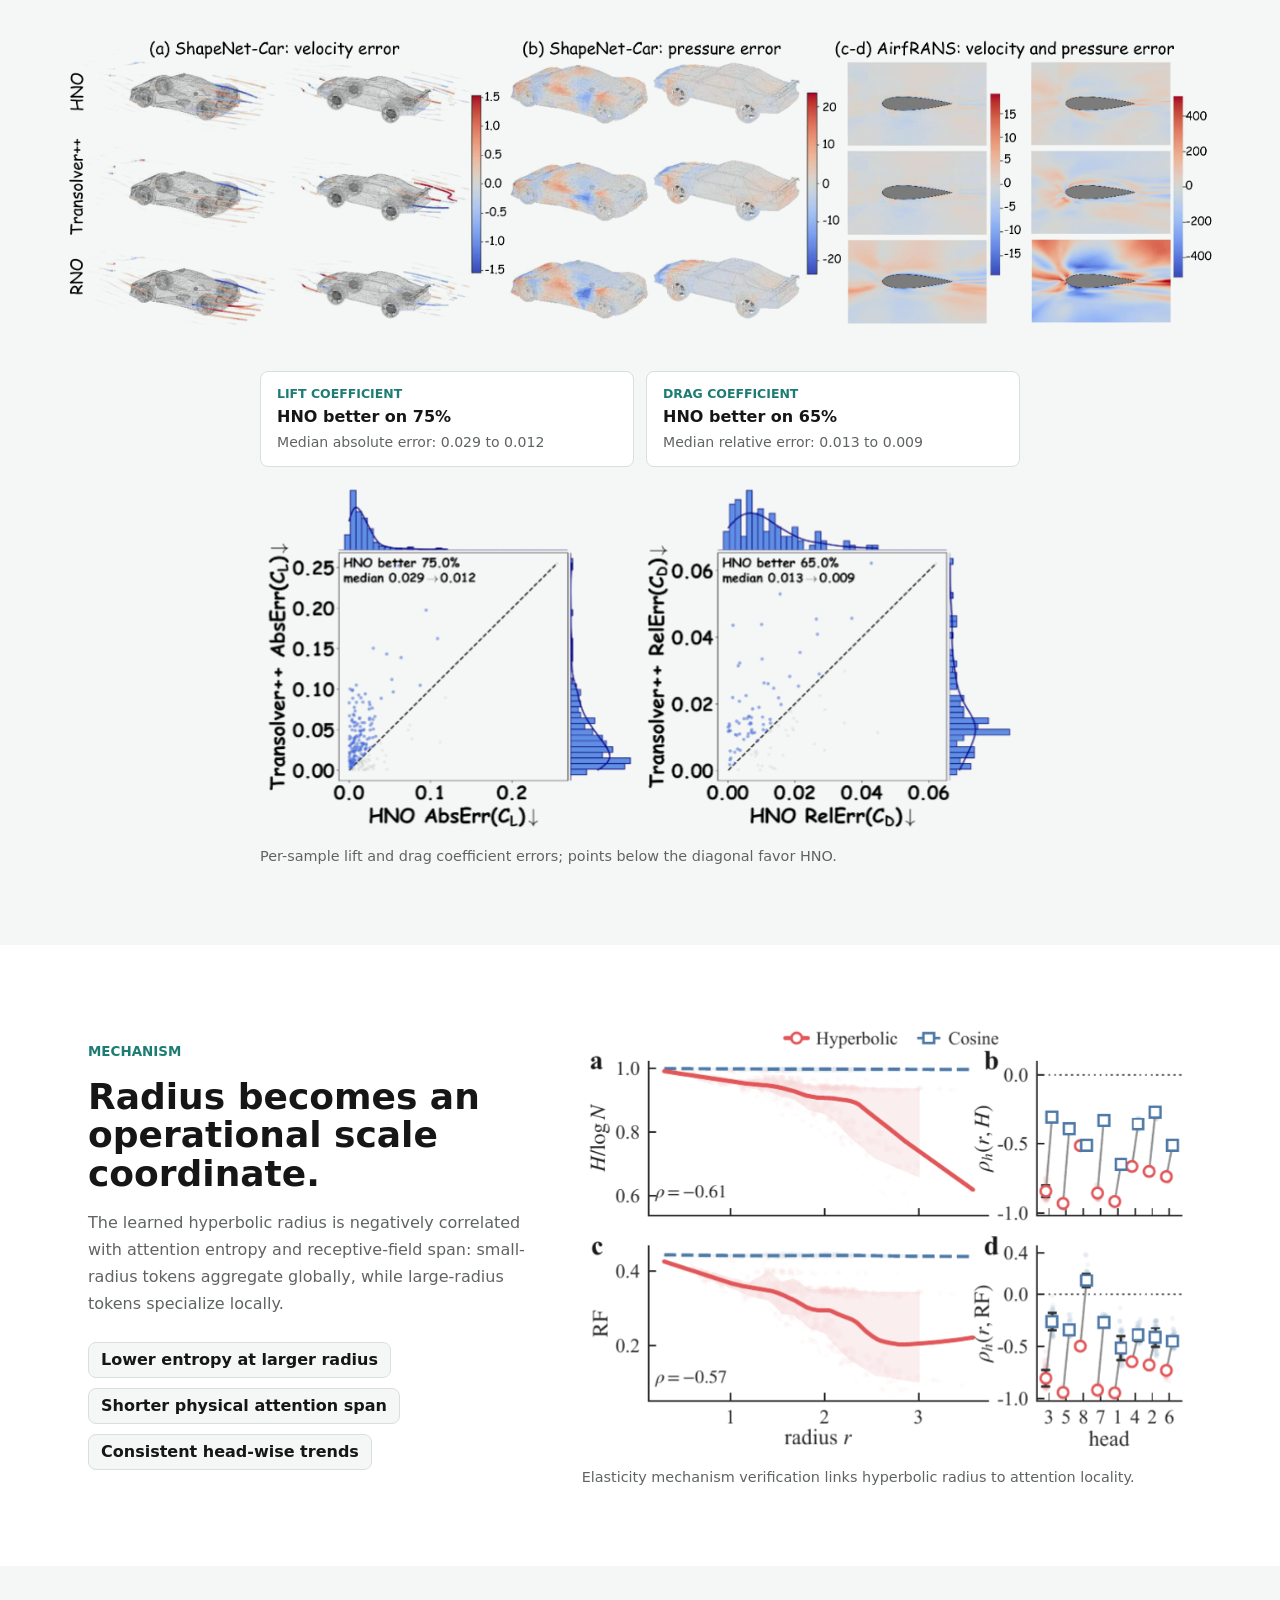
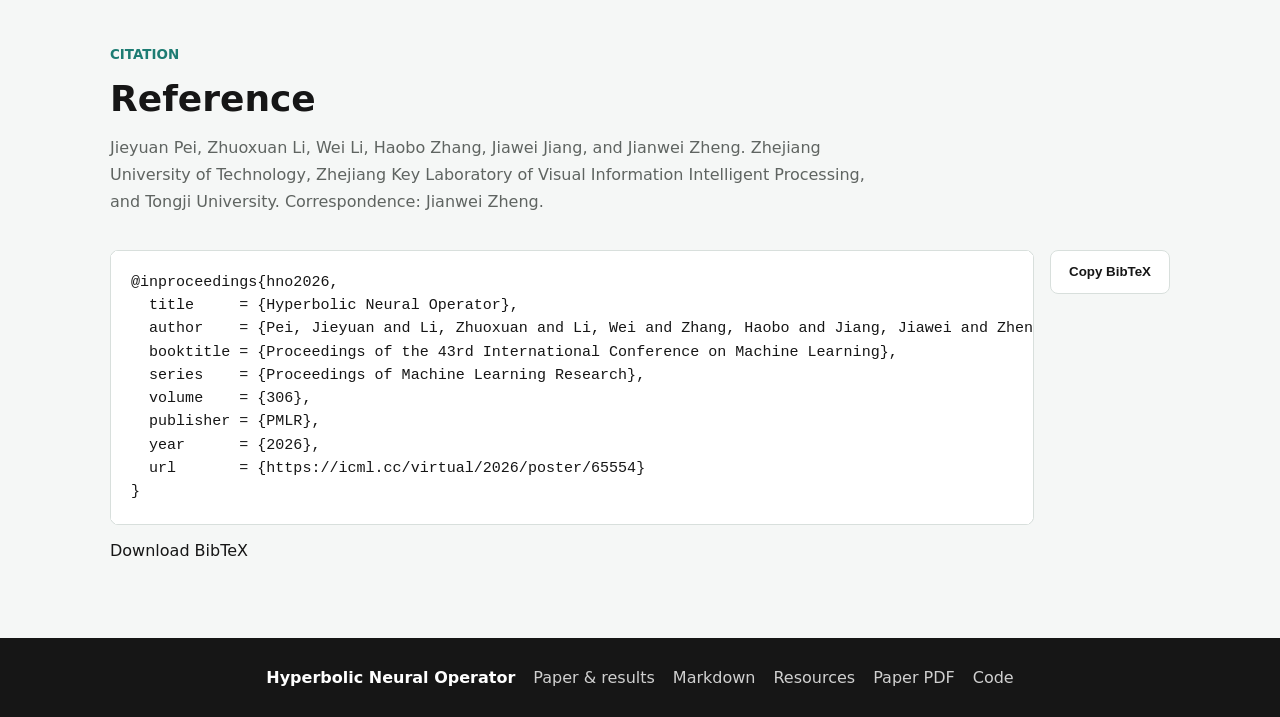
==== commit 4f5ff4b3: "Make HNO paper discoverable and directly readable Add the complete abstract, scholarly metadata, res" ====
--- a/docs/index.html
+++ b/docs/index.html
@@ -4,18 +4,148 @@
     <meta charset="utf-8">
     <meta name="viewport" content="width=device-width, initial-scale=1">
     <title>Hyperbolic Neural Operator | ICML 2026</title>
-    <meta name="description" content="Project page for Hyperbolic Neural Operator, a hierarchy-aware neural operator for PDE surrogate modeling.">
+    <meta name="description" content="Hyperbolic Neural Operator (HNO), ICML 2026: Lorentz-distance attention for multiscale PDE operator learning on grids and irregular meshes. Paper, code, results and citation.">
     <meta name="author" content="Jieyuan Pei, Zhuoxuan Li, Wei Li, Haobo Zhang, Jiawei Jiang, Jianwei Zheng">
+    <meta property="og:url" content="https://guobapei.github.io/Hyperbolic-Neural-Operator/">
+    <meta property="og:type" content="article">
     <meta property="og:title" content="Hyperbolic Neural Operator">
     <meta property="og:description" content="Hyperbolic geometry for scalable near-far routing in neural operators.">
-    <meta property="og:image" content="assets/hero-fmm-scene.png">
+    <meta property="og:image" content="https://guobapei.github.io/Hyperbolic-Neural-Operator/assets/hero-fmm-scene.png">
     <meta name="theme-color" content="#161616">
     <link rel="stylesheet" href="styles.css">
+  <link rel="canonical" href="https://guobapei.github.io/Hyperbolic-Neural-Operator/">
+<meta name="robots" content="index, follow, max-image-preview:large">
+<meta name="citation_title" content="Hyperbolic Neural Operator">
+<meta name="citation_author" content="Jieyuan Pei">
+<meta name="citation_author" content="Zhuoxuan Li">
+<meta name="citation_author" content="Wei Li">
+<meta name="citation_author" content="Haobo Zhang">
+<meta name="citation_author" content="Jiawei Jiang">
+<meta name="citation_author" content="Jianwei Zheng">
+<meta name="citation_publication_date" content="2026">
+<meta name="citation_conference_title" content="Proceedings of the 43rd International Conference on Machine Learning">
+<meta name="citation_volume" content="306">
+<meta name="citation_publisher" content="PMLR">
+<meta name="citation_pdf_url" content="https://guobapei.github.io/Hyperbolic-Neural-Operator/assets/paper.pdf">
+<meta name="citation_abstract_html_url" content="https://guobapei.github.io/Hyperbolic-Neural-Operator/paper.html">
+<link rel="alternate" type="text/markdown" href="https://guobapei.github.io/Hyperbolic-Neural-Operator/summary.md" title="Research summary">
+<link rel="alternate" type="text/plain" href="https://guobapei.github.io/Hyperbolic-Neural-Operator/paper.txt" title="Full paper text">
+<link rel="sitemap" type="application/xml" href="https://guobapei.github.io/Hyperbolic-Neural-Operator/sitemap.xml">
+<script type="application/ld+json">{
+  "@context": "https://schema.org",
+  "@type": "ScholarlyArticle",
+  "@id": "https://guobapei.github.io/Hyperbolic-Neural-Operator/#paper",
+  "name": "Hyperbolic Neural Operator",
+  "headline": "Hyperbolic Neural Operator",
+  "alternateName": "HNO",
+  "url": "https://guobapei.github.io/Hyperbolic-Neural-Operator/paper.html",
+  "author": [
+    {
+      "@type": "Person",
+      "name": "Jieyuan Pei",
+      "affiliation": {
+        "@type": "Organization",
+        "name": "Zhejiang University of Technology"
+      }
+    },
+    {
+      "@type": "Person",
+      "name": "Zhuoxuan Li",
+      "affiliation": {
+        "@type": "Organization",
+        "name": "Tongji University"
+      }
+    },
+    {
+      "@type": "Person",
+      "name": "Wei Li",
+      "affiliation": {
+        "@type": "Organization",
+        "name": "Zhejiang University of Technology"
+      }
+    },
+    {
+      "@type": "Person",
+      "name": "Haobo Zhang",
+      "affiliation": {
+        "@type": "Organization",
+        "name": "Zhejiang University of Technology"
+      }
+    },
+    {
+      "@type": "Person",
+      "name": "Jiawei Jiang",
+      "affiliation": {
+        "@type": "Organization",
+        "name": "Zhejiang University of Technology"
+      }
+    },
+    {
+      "@type": "Person",
+      "name": "Jianwei Zheng",
+      "affiliation": {
+        "@type": "Organization",
+        "name": "Zhejiang University of Technology"
+      }
+    }
+  ],
+  "datePublished": "2026",
+  "inLanguage": "en",
+  "abstract": "Neural operators learn solution operators for parametric PDE families, mapping coefficients, forcing fields, or geometric inputs to full solution fields and thereby accelerating scientific computation. Transformer-based architectures offer strong flexibility on irregular domains, but dense dot-product attention often allocates pairwise scoring uniformly across token pairs, neglecting that far-field interactions in many discretized PDE kernels are numerically compressible. To address this mismatch, we draw inspiration from classical fast solvers that exploit hierarchical near–far organization. We further observe that embedding such tree-structured hierarchies in Euclidean space incurs inherent distortion, whereas hyperbolic space naturally accommodates exponential branching. Consequently, we propose Hyperbolic Neural Operator (HNO), which leverages intrinsic hyperbolic geometry to instantiate a continuous Gibbs kernel based on stabilized geodesic distances on the Lorentz hyperboloid. This design imposes a geometric inductive bias for learnable multi-scale near–far routing within a unified attention mechanism. Empirically, HNO achieves the lowest error among the evaluated methods on six PDE benchmarks and two large-scale unstructured CFD tasks, reducing the mean relative ℓ2 error by up to 40% in the best evaluated setting. Code is available in the GitHub repository.",
+  "description": "Hyperbolic Neural Operator (HNO), ICML 2026: Lorentz-distance attention for multiscale PDE operator learning on grids and irregular meshes. Paper, code, results and citation.",
+  "keywords": [
+    "neural operators",
+    "hyperbolic geometry",
+    "Lorentz-distance attention",
+    "multiscale PDE surrogate modeling",
+    "near-far interactions",
+    "irregular meshes",
+    "scientific machine learning",
+    "Darcy flow",
+    "AirfRANS",
+    "ShapeNet Car"
+  ],
+  "isPartOf": {
+    "@type": "PublicationVolume",
+    "volumeNumber": "306",
+    "name": "Proceedings of the 43rd International Conference on Machine Learning",
+    "isPartOf": {
+      "@type": "CreativeWorkSeries",
+      "name": "Proceedings of Machine Learning Research"
+    }
+  },
+  "publisher": {
+    "@type": "Organization",
+    "name": "PMLR"
+  },
+  "sameAs": [
+    "https://openreview.net/forum?id=CUQwYTTNu8",
+    "https://icml.cc/virtual/2026/poster/65554"
+  ],
+  "encoding": [
+    {
+      "@type": "MediaObject",
+      "encodingFormat": "application/pdf",
+      "contentUrl": "https://guobapei.github.io/Hyperbolic-Neural-Operator/assets/paper.pdf"
+    },
+    {
+      "@type": "MediaObject",
+      "encodingFormat": "text/plain",
+      "contentUrl": "https://guobapei.github.io/Hyperbolic-Neural-Operator/paper.txt"
+    }
+  ],
+  "associatedMedia": {
+    "@type": "SoftwareSourceCode",
+    "name": "HNO official implementation",
+    "codeRepository": "https://github.com/GuobaPei/Hyperbolic-Neural-Operator"
+  }
+}</script>
   </head>
   <body>
     <header class="site-nav" aria-label="Primary navigation">
       <a class="brand" href="#top">HNO</a>
       <nav>
+        <a href="paper.html">Paper</a>
         <a href="#method">Method</a>
         <a href="#toy">Toy</a>
         <a href="#results">Results</a>
@@ -41,10 +171,11 @@
             directly, compress far fields hierarchically.
           </p>
           <div class="hero-actions" aria-label="Project links">
-            <a class="button primary" href="https://openreview.net/pdf?id=CUQwYTTNu8">Paper PDF</a>
+            <a class="button primary" href="assets/paper.pdf">Paper PDF</a>
             <a class="button secondary" href="https://openreview.net/forum?id=CUQwYTTNu8">OpenReview</a>
             <a class="button secondary" href="https://icml.cc/virtual/2026/poster/65554">ICML Page</a>
             <a class="button secondary" href="https://github.com/GuobaPei/Hyperbolic-Neural-Operator">Code</a>
+            <a class="button secondary" href="paper.html">Abstract &amp; full text</a>
             <a class="button secondary" href="#citation">BibTeX</a>
           </div>
           <div class="hero-stats" aria-label="Key paper statistics">
@@ -54,6 +185,8 @@
           </div>
         </div>
       </section>
+
+      <section class="abstract band" id="abstract"><div class="research-copy"><p class="eyebrow dark">ICML 2026 paper</p><h2>Abstract</h2><p>Neural operators learn solution operators for parametric PDE families, mapping coefficients, forcing fields, or geometric inputs to full solution fields and thereby accelerating scientific computation. Transformer-based architectures offer strong flexibility on irregular domains, but dense dot-product attention often allocates pairwise scoring uniformly across token pairs, neglecting that far-field interactions in many discretized PDE kernels are numerically compressible. To address this mismatch, we draw inspiration from classical fast solvers that exploit hierarchical near–far organization. We further observe that embedding such tree-structured hierarchies in Euclidean space incurs inherent distortion, whereas hyperbolic space naturally accommodates exponential branching. Consequently, we propose Hyperbolic Neural Operator (HNO), which leverages intrinsic hyperbolic geometry to instantiate a continuous Gibbs kernel based on stabilized geodesic distances on the Lorentz hyperboloid. This design imposes a geometric inductive bias for learnable multi-scale near–far routing within a unified attention mechanism. Empirically, HNO achieves the lowest error among the evaluated methods on six PDE benchmarks and two large-scale unstructured CFD tasks, reducing the mean relative ℓ2 error by up to 40% in the best evaluated setting. Code is available in the GitHub repository.</p><p class="resource-links"><a href="paper.html">Research summary and results</a> · <a href="fulltext.html">Full text with page links</a> · <a href="assets/paper.pdf">Download PDF</a></p></div></section>
 
       <section class="reframe band">
         <div class="reframe-shell">
@@ -205,6 +338,7 @@
           </p>
         </div>
 
+        <p class="protocol-note">Table 2 of the paper reports mean relative ℓ2 error; lower is better. HNO results on the six standard PDE benchmarks are averaged over three runs unless otherwise noted. Baseline values follow official reports or authors’ implementations. HNO experiments use a single NVIDIA A6000 48GB GPU. Relative reduction is (second-best error − HNO error) / second-best error, using the displayed rounded values.</p>
         <div class="result-shell">
           <div class="benchmark-picker" role="tablist" aria-label="Benchmark selector">
             <button class="active" type="button" role="tab" aria-selected="true" data-key="elasticity">Elasticity</button>
@@ -269,6 +403,7 @@
             On Darcy, HNO keeps the model compact and reduces the memory and
             latency burden relative to transformer-style operator baselines.
           </p>
+          <p class="protocol-note">Table 3 uses official baseline configurations; Appendix J.1 / Table 12 reports a separate parameter-matched microbenchmark. <a href="paper.html#efficiency">Read the comparison context.</a></p>
           <div class="efficiency-grid">
             <article>
               <span>Params</span>
@@ -396,18 +531,23 @@
   author    = {Pei, Jieyuan and Li, Zhuoxuan and Li, Wei and Zhang, Haobo and Jiang, Jiawei and Zheng, Jianwei},
   booktitle = {Proceedings of the 43rd International Conference on Machine Learning},
   series    = {Proceedings of Machine Learning Research},
+  volume    = {306},
   publisher = {PMLR},
   year      = {2026},
   url       = {https://icml.cc/virtual/2026/poster/65554}
 }</pre>
           <button class="button secondary" type="button" id="copy-bib">Copy BibTeX</button>
+          <a href="citation.bib">Download BibTeX</a>
         </div>
       </section>
     </main>
 
     <footer class="site-footer">
       <span>Hyperbolic Neural Operator</span>
-      <a href="https://openreview.net/pdf?id=CUQwYTTNu8">Paper PDF</a>
+      <a href="paper.html">Paper &amp; results</a>
+      <a href="summary.md">Markdown</a>
+      <a href="llms.txt">Resources</a>
+      <a href="assets/paper.pdf">Paper PDF</a>
       <a href="https://github.com/GuobaPei/Hyperbolic-Neural-Operator">Code</a>
     </footer>
 
--- a/docs/styles.css
+++ b/docs/styles.css
@@ -2,3 +2,4 @@
 @import url("styles-sections.css");
 @import url("styles-results.css");
 @import url("styles-responsive.css");
+@import url("styles-reading.css");
